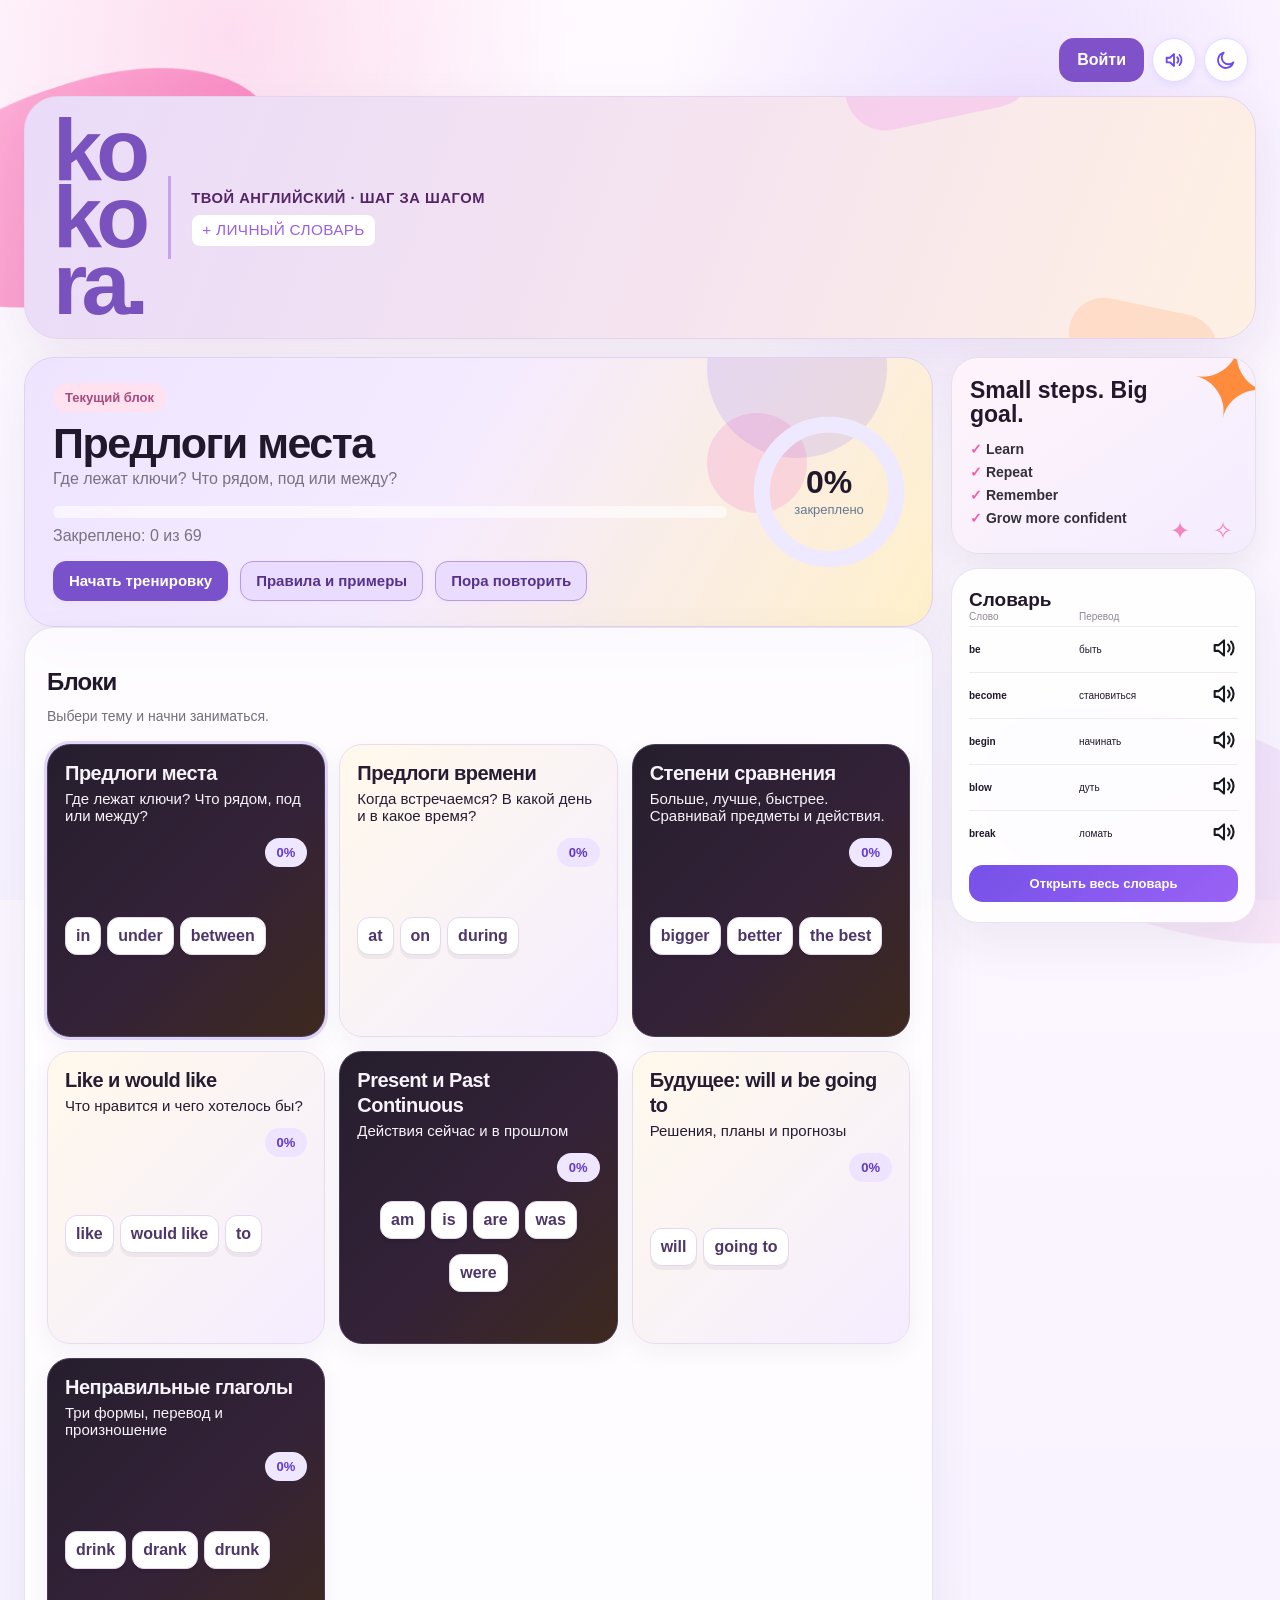
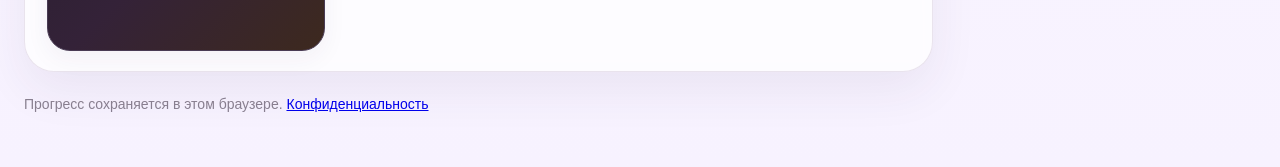
==== index.html @ 81ef5c39 "Add future will and going to study block" ====
<!doctype html><html lang="ru"><head><meta charset="utf-8"><meta name="viewport" content="width=device-width,initial-scale=1,viewport-fit=cover"><script>try{const raw=localStorage.getItem("irregular_trainer_v21")||localStorage.getItem("irregular_trainer_v16")||localStorage.getItem("irregular_trainer_v15");const saved=raw?JSON.parse(raw):{};document.documentElement.dataset.theme=saved&&saved.theme==="dark"?"dark":"light";}catch{document.documentElement.dataset.theme="light";}</script><script src="account-redirect.js?v=2"></script><meta name="app-version" content="54.2"><title>KOKORA</title><meta name="theme-color" content="#7957ff"><link rel="icon" type="image/png" href="favicon-chick.png?v=54.21"><link rel="apple-touch-icon" href="icon-180.png"><link rel="manifest" href="./manifest.webmanifest"><link rel="stylesheet" href="style.css?v=54.26"><link rel="stylesheet" href="topics.css?v=54.23"><link rel="stylesheet" href="training.css?v=54.15"><link rel="stylesheet" href="keyboard.css?v=54.20"><link rel="stylesheet" href="account-entry.css?v=1"></head><body class="unified-site"><div class="ambient-bg"></div><div class="wrap">
<header><div class="header-actions"><a class="account-entry" href="./account.html">Войти</a><button id="nav-home" class="header-home" type="button" aria-label="Главная" title="Главная"><svg class="ico i-home" viewBox="0 0 24 24" fill="none" stroke="currentColor" stroke-width="2" stroke-linecap="round" stroke-linejoin="round" aria-hidden="true"><path d="M3 11.5 12 4l9 7.5"/><path d="M5 10v9a1 1 0 0 0 1 1h4v-6h4v6h4a1 1 0 0 0 1-1v-9"/></svg></button><button class="sound-toggle" id="sound-toggle" type="button" aria-pressed="true" title="Звук"><svg class="ico i-on" viewBox="0 0 24 24" fill="none" stroke="currentColor" stroke-width="2" stroke-linecap="round" stroke-linejoin="round" aria-hidden="true"><path d="M4 9.5v5h3.5L12 18.5v-13L7.5 9.5H4z"/><path d="M15.5 9a4 4 0 0 1 0 6"/><path d="M18 6.5a8 8 0 0 1 0 11"/></svg><svg class="ico i-off" viewBox="0 0 24 24" fill="none" stroke="currentColor" stroke-width="2" stroke-linecap="round" stroke-linejoin="round" aria-hidden="true"><path d="M4 9.5v5h3.5L12 18.5v-13L7.5 9.5H4z"/><path d="M16 9.5l5 5M21 9.5l-5 5"/></svg></button><button id="theme-toggle" class="theme-toggle" type="button" aria-pressed="false" title="Тема"><svg class="ico i-moon" viewBox="0 0 24 24" fill="none" stroke="currentColor" stroke-width="2" stroke-linecap="round" stroke-linejoin="round" aria-hidden="true"><path d="M20 14.5A8.5 8.5 0 1 1 9.5 4a7 7 0 0 0 10.5 10.5z"/></svg><svg class="ico i-sun" viewBox="0 0 24 24" fill="none" stroke="currentColor" stroke-width="2" stroke-linecap="round" stroke-linejoin="round" aria-hidden="true"><circle cx="12" cy="12" r="4"/><path d="M12 2.5v2M12 19.5v2M2.5 12h2M19.5 12h2M5.2 5.2l1.4 1.4M17.4 17.4l1.4 1.4M5.2 18.8l1.4-1.4M17.4 6.6l1.4-1.4"/></svg></button></div></header>

<main id="practice" class="hidden" aria-label="Практика английского"></main><p id="storage-warning" class="storage-warning" role="status" hidden>Не удалось сохранить прогресс. Разреши хранение данных в браузере, чтобы продолжить позже.</p><section id="home"><div class="dashboard"><div class="dashboard-main"><div class="home-heading"><div class="home-brand"><h2 class="home-logo" aria-label="KOKORA.">ko<br>ko<br>ra.</h2><div class="home-brand-copy"><div class="eyebrow">ТВОЙ АНГЛИЙСКИЙ · ШАГ ЗА ШАГОМ</div><button type="button" id="home-personal-dict" class="personal-caption">+ ЛИЧНЫЙ СЛОВАРЬ</button></div></div></div><div class="home-content-grid"><div class="left-stack"><div class="panel home-main"><div class="home-main-copy"><div class="badge">Текущий блок</div><h2 id="selected-title"></h2><div id="selected-sub" class="muted"></div><div class="progress"><div id="selected-bar" class="bar"></div></div><div id="selected-note" class="muted"></div><div class="hero-actions"><button class="primary" id="continue-btn">Начать тренировку</button><button id="study-btn">Посмотреть слова</button><button id="errors-btn">Пора повторить</button></div></div><div class="gring gring-lg" id="ring-selected" aria-label="Прогресс текущего блока"><div class="gring-mount"></div><div class="gring-label"><strong id="selected-progress-percent">0%</strong><span>закреплено</span></div></div></div><div class="panel blocks-panel"><div class="home-groups-head"><div><h2>Блоки</h2><div class="section-note">Выбери тему и начни заниматься.</div></div></div><div id="blocks" class="block-grid"></div></div></div><aside class="home-right"><div class="motivation-card"><div class="motivation-art">✦</div><div class="motivation-title">Small steps. Big goal.</div><div class="check-row">✓ Learn</div><div class="check-row">✓ Repeat</div><div class="check-row">✓ Remember</div><div class="check-row">✓ Grow more confident</div></div><div class="mini-dict panel"><div class="side-title">Словарь</div><div class="mini-head"><span>Слово</span><span>Перевод</span><span></span></div><div class="mini-row"><b>be</b><span>быть</span><button aria-label="Прослушать"><svg viewBox="0 0 24 24" fill="none" stroke="currentColor" stroke-width="1.8" stroke-linecap="round" stroke-linejoin="round" aria-hidden="true"><path d="M4 9.5v5h3.5L12 18.5v-13L7.5 9.5H4z"/><path d="M15.5 9a4 4 0 0 1 0 6M18 6.5a8 8 0 0 1 0 11"/></svg></button></div><div class="mini-row"><b>become</b><span>становиться</span><button aria-label="Прослушать"><svg viewBox="0 0 24 24" fill="none" stroke="currentColor" stroke-width="1.8" stroke-linecap="round" stroke-linejoin="round" aria-hidden="true"><path d="M4 9.5v5h3.5L12 18.5v-13L7.5 9.5H4z"/><path d="M15.5 9a4 4 0 0 1 0 6M18 6.5a8 8 0 0 1 0 11"/></svg></button></div><div class="mini-row"><b>begin</b><span>начинать</span><button aria-label="Прослушать"><svg viewBox="0 0 24 24" fill="none" stroke="currentColor" stroke-width="1.8" stroke-linecap="round" stroke-linejoin="round" aria-hidden="true"><path d="M4 9.5v5h3.5L12 18.5v-13L7.5 9.5H4z"/><path d="M15.5 9a4 4 0 0 1 0 6M18 6.5a8 8 0 0 1 0 11"/></svg></button></div><div class="mini-row"><b>blow</b><span>дуть</span><button aria-label="Прослушать"><svg viewBox="0 0 24 24" fill="none" stroke="currentColor" stroke-width="1.8" stroke-linecap="round" stroke-linejoin="round" aria-hidden="true"><path d="M4 9.5v5h3.5L12 18.5v-13L7.5 9.5H4z"/><path d="M15.5 9a4 4 0 0 1 0 6M18 6.5a8 8 0 0 1 0 11"/></svg></button></div><div class="mini-row"><b>break</b><span>ломать</span><button aria-label="Прослушать"><svg viewBox="0 0 24 24" fill="none" stroke="currentColor" stroke-width="1.8" stroke-linecap="round" stroke-linejoin="round" aria-hidden="true"><path d="M4 9.5v5h3.5L12 18.5v-13L7.5 9.5H4z"/><path d="M15.5 9a4 4 0 0 1 0 6M18 6.5a8 8 0 0 1 0 11"/></svg></button></div><button id="home-open-dict" class="dict-open">Открыть весь словарь</button></div></aside></div></div></div></section>
<section id="learn" class="hidden"><div class="panel"><div class="learn-head"><div><h2 id="learn-title"></h2><div id="learn-note" class="section-note"></div></div></div><div id="learn-list"></div><div class="actions"><button class="primary" id="learn-cards">Карточки</button><button id="learn-start">Начать тренировку</button><button id="learn-finish">Назад</button></div></div></section>
<section id="quiz" class="hidden"><div class="panel center quiz-panel"><div id="q-meta" class="session-info"></div><div class="progress"><div id="q-bar" class="bar"></div></div><div id="q-mode" class="mode-title"></div><div id="q-word" class="verb"></div><div id="q-ipa" class="ipa"></div><div id="q-ru" class="ru"></div><div id="q-body"></div><div id="q-feedback" class="feedback" aria-live="polite"></div><div class="actions quiz-actions training-footer"><button type="button" class="exit-training" id="finish-training">Закончить тренировку</button><div class="answer-controls"><button class="icon-btn" id="hint-btn" title="Подсказка" aria-label="Подсказка"><svg viewBox="0 0 24 24" fill="none" stroke="currentColor" stroke-width="1.8" stroke-linecap="round" stroke-linejoin="round" aria-hidden="true"><circle cx="8" cy="8" r="4"/><path d="m11 11 9 9m-3-3 3-3m-6 0 3-3"/></svg></button><button class="icon-btn hidden" id="sound-btn" title="Прослушать" aria-label="Прослушать"><svg viewBox="0 0 24 24" fill="none" stroke="currentColor" stroke-width="1.8" stroke-linecap="round" stroke-linejoin="round" aria-hidden="true"><path d="M4 9.5v5h3.5L12 18.5v-13L7.5 9.5H4z"/><path d="M15.5 9a4 4 0 0 1 0 6M18 6.5a8 8 0 0 1 0 11"/></svg></button><button type="button" class="danger" id="dontknow">Не знаю</button><button type="button" class="primary" id="complete-legacy-answer" hidden disabled>Готово</button><div id="review-controls" hidden></div></div></div><div id="q-hint" class="hint"></div></div></section>
<section id="result" class="hidden"><div class="panel center result-panel"><div class="result-mark">✓</div><div class="result-kicker">ГОТОВО</div><h2 id="result-title"></h2><div id="result-text" class="muted"></div><div id="result-grid" class="result-grid"></div><div class="actions result-actions" style="justify-content:center"><button class="primary" id="result-again">Продолжить</button><button id="result-home">К блокам</button></div></div></section>
<section id="cards" class="hidden"><div class="panel center cards-panel"><div id="cards-meta" class="session-info"></div><div class="progress"><div id="cards-bar" class="bar"></div></div><div id="cards-body"></div><div class="actions cards-actions" id="cards-actions"></div></div></section>
<section id="errors" class="hidden"><div class="panel"><h2>Мои ошибки</h2><div id="error-list"></div><div class="actions"><button id="errors-back">Назад</button></div></div></section>
<section id="dictionary" class="hidden"><button type="button" class="back-to-blocks" data-home>К блокам</button><div class="panel"><h2>Словарь</h2><div class="section-note dictionary-intro">Собери свою коллекцию слов<br><span>Добавляй, тренируй и запоминай.</span></div><div class="folder-grid" id="folders"></div><div class="actions"><button class="primary" id="add-folder">+ Новая папка</button><button id="add-word">+ Добавить своё слово</button></div></div><div class="panel" style="margin-top:14px"><h2 id="dict-title">Неправильные глаголы</h2><div id="dict-progress"></div><div id="dict-tools" class="dictionary-tools"></div><div id="dict-list" class="word-list"></div></div></section>
<div class="footer-note">Прогресс сохраняется в этом браузере. <a href="./privacy.html">Конфиденциальность</a></div></div><button id="scroll-top" class="scroll-top" type="button" aria-label="Наверх" title="Наверх">Наверх</button><div id="modal-backdrop" class="modal-backdrop hidden"><div class="modal"><h3 id="modal-title"></h3><div id="modal-content"></div><div class="modal-actions"><button id="modal-cancel">Отмена</button><button class="primary" id="modal-ok">Сохранить</button></div></div></div><script src="audio-data.js?v=54.16"></script><script src="card-speech.js?v=54.16"></script><script src="keyboard.js?v=54.20"></script><script src="training-ui.js?v=54.16"></script><script src="vocabulary-data.js?v=54.16"></script><script src="vocabulary-pronunciation.js?v=54.16"></script><script src="vocabulary-import.js?v=54.16"></script><script src="verb-vocabulary.js?v=54.16"></script><script src="page-state.js?v=54.16"></script><script src="training-sound.js?v=54.16"></script><script src="review-schedule.js?v=54.16"></script><script src="app.js?v=54.32"></script><script src="grammar-cards.js?v=54.10"></script><script src="new-exercises.js?v=54.16"></script><script src="topics-data.js?v=54.12"></script><script src="like-would-like.js?v=3"></script><script src="present-continuous-now.js?v=7"></script><script src="future-will-going-to.js?v=1"></script><script src="topics-core.js?v=54.0"></script><script src="topics.js?v=54.26"></script></body></html>
---- style.css ----
@import url('https://fonts.googleapis.com/css2?family=DM+Sans:wght@400;500;600;700&family=Space+Grotesk:wght@500;600;700&display=swap');
*{box-sizing:border-box}body{margin:0;background:#f5f6f8;color:#20242b;font-family:Arial,Helvetica,sans-serif;font-size:18px}.wrap{max-width:1500px;margin:0 auto;padding:24px 32px 48px}header{display:flex;justify-content:space-between;align-items:flex-start;gap:20px;margin-bottom:18px}h1{font-size:30px;margin:0 0 6px}.sub{color:#5d7088;font-size:19px}nav{display:flex;gap:10px;margin-bottom:18px;flex-wrap:wrap}button{font:inherit;border:1px solid #d9dee7;background:#fff;border-radius:14px;padding:12px 18px;cursor:pointer;color:#171b21}button:hover{background:#f7f8fa}button.primary{background:#3560f5;color:#fff;border-color:#3560f5}button.danger{color:#e03d3d}.panel{background:#fff;border:1px solid #dfe3ea;border-radius:20px;padding:26px;box-shadow:0 6px 24px rgba(20,35,60,.04)}.hero{margin-bottom:14px}.big{font-size:27px;font-weight:700}.muted{color:#61748c}.badge{display:inline-flex;align-items:center;background:#eef1f5;color:#5c718a;border-radius:999px;padding:7px 13px;margin-right:8px;font-size:16px}.progress{height:12px;background:#e7e9ee;border-radius:99px;overflow:hidden;margin:14px 0}.bar{height:100%;background:#3560f5}.bar.good{background:#21a366}.hero-actions,.actions,.block-actions{display:flex;gap:12px;align-items:center;flex-wrap:wrap;margin-top:16px}.grid{display:grid;grid-template-columns:repeat(4,1fr);gap:12px;margin-top:14px}.stat{background:#fff;border:1px solid #dfe3ea;border-radius:16px;padding:16px;color:#63758b}.stat b{display:block;color:#20242b;font-size:25px;margin-top:5px}.section-note{background:#f6f8fa;border:1px solid #e1e5eb;border-radius:14px;padding:13px 16px;color:#243447}.block-grid{display:grid;grid-template-columns:repeat(2,minmax(0,1fr));gap:14px;margin-top:14px}.block-card{background:#fff;border:1px solid #dfe3ea;border-radius:16px;overflow:hidden}.block-card.selected{outline:2px solid #b9c8ff}.block-card summary{cursor:pointer;padding:16px}.block-head{display:flex;justify-content:space-between;gap:12px;align-items:center}.block-title{font-weight:700;font-size:19px}.block-meta{color:#60738a;margin-top:3px}.block-list{border-top:1px solid #e1e5eb;padding:0 14px}.verb-row{display:grid;grid-template-columns:34px 1.1fr 1fr 1fr 1fr;gap:12px;padding:11px 0;border-bottom:1px solid #e7e9ed;align-items:center}#quiz .ipa{display:none}.ipa{color:#5c718a;font-size:.9em;margin-top:3px}.center{text-align:center}.session-info{display:flex;gap:8px;align-items:center;flex-wrap:wrap}.mode-title{font-size:25px;color:#61748c;margin:18px 0 10px}.verb{font-size:48px;font-weight:800;line-height:1.1}.ru{font-size:24px;margin:8px 0 20px}.forms-row{display:grid;grid-template-columns:repeat(3,1fr);gap:12px;margin:20px 0}.form-card{border:1px solid #dfe3ea;border-radius:14px;padding:15px;text-align:left}.form-card small{display:block;color:#60738a;margin-bottom:8px}.form-card b{font-size:28px}.hidden-form b{letter-spacing:3px}.input-grid{display:grid;grid-template-columns:repeat(2,1fr);gap:12px;max-width:900px;margin:18px auto}.input-grid label,.single-answer label{display:block;text-align:left;color:#60738a}.input-grid input,.single-answer input,.modal input{display:block;width:100%;margin-top:7px;border:1px solid #d5dbe4;border-radius:12px;padding:14px 16px;font:inherit;outline:none}.input-grid input:focus,.single-answer input:focus,.modal input:focus{border-color:#7d9cff}.input-grid input.correct,.single-answer input.correct{background:#e9f8ef;border-color:#27a567}.built{min-height:60px;border:1px dashed #cfd6e1;border-radius:14px;display:flex;align-items:center;justify-content:center;gap:5px;padding:8px;max-width:900px;margin:18px auto 10px}.built span,.built-letter{background:#eef1f5;border-radius:8px;padding:6px 9px;cursor:pointer}.letters{display:flex;justify-content:center;gap:8px;flex-wrap:wrap;margin:12px auto}.letter{min-width:48px;padding:10px 13px}.letter:disabled{opacity:.35;cursor:default}.option-list{display:grid;gap:10px;max-width:900px;margin:20px auto}.option{text-align:left;padding:16px 18px}.option.selected{outline:2px solid #8ea7ff}.option.correct{background:#e8f8ef;border-color:#32a66b}.option.wrong{background:#fff0f0;border-color:#e35b5b}.translation-word{font-size:32px;margin:18px 0}.feedback{min-height:30px;margin-top:12px}.good-t{color:#16844f}.bad-t{color:#d03c3c}.hint{min-height:28px;color:#63758b;margin-top:10px}.listen-box{max-width:900px;margin:20px auto}.listen-icon{font-size:38px;margin-bottom:10px}.word-list{display:grid;gap:9px;margin-top:15px}.word-item{display:grid;grid-template-columns:1.1fr 1fr auto;gap:15px;align-items:center;border:1px solid #dfe3ea;border-radius:14px;padding:13px 15px;background:#fff}.folder-grid{display:grid;grid-template-columns:repeat(2,minmax(0,1fr));gap:14px;margin-top:14px}.folder-card{border:1px solid #dfe3ea;border-radius:18px;padding:20px;cursor:pointer;background:#fff}.folder-card.selected{outline:2px solid #b8c7ff}.folder-card h3{margin:0 0 7px;font-size:22px}.dictionary-tools{display:flex;gap:10px;flex-wrap:wrap;margin:10px 0}.learn-list{display:grid;gap:10px}.learn-card{border:1px solid #dfe3ea;border-radius:14px;padding:15px}.row{display:flex;justify-content:space-between;align-items:center;gap:15px}.learn-forms{display:grid;grid-template-columns:repeat(3,1fr);gap:10px;margin-top:12px}.learn-form{background:#f6f8fa;border-radius:10px;padding:11px}.selected-note-hidden{display:none}.footer-note{color:#5e728a;margin-top:18px;font-size:16px}.hidden{display:none!important}.modal-backdrop{position:fixed;inset:0;background:rgba(15,24,38,.42);display:flex;align-items:center;justify-content:center;padding:20px;z-index:1000}.modal{width:min(520px,100%);background:#fff;border-radius:18px;padding:24px;box-shadow:0 20px 60px rgba(0,0,0,.22)}.modal h3{margin:0 0 18px}.modal .modal-actions{display:flex;justify-content:flex-end;gap:10px;margin-top:18px}.modal .modal-message{color:#5e728a;margin-bottom:8px}.modal textarea{width:100%;min-height:100px;border:1px solid #d5dbe4;border-radius:12px;padding:12px;font:inherit}.audio-after{margin-top:12px}.small-action{font-size:15px;padding:8px 12px}.result-grid{display:grid;grid-template-columns:repeat(4,1fr);gap:12px;margin:20px 0}.result-box{border:1px solid #dfe3ea;border-radius:14px;padding:16px;color:#60738a}.result-box b{display:block;color:#20242b;font-size:26px;margin-top:5px}@media(max-width:900px){.result-grid{grid-template-columns:repeat(2,1fr)}}
@media(max-width:900px){.wrap{padding:18px 14px}.block-grid,.folder-grid{grid-template-columns:1fr}.grid{grid-template-columns:repeat(2,1fr)}.forms-row,.learn-forms,.input-grid{grid-template-columns:1fr}.verb{font-size:40px}.verb-row{grid-template-columns:30px 1fr 1fr}.verb-row>div:nth-last-child(-n+2){grid-column:auto}.word-item{grid-template-columns:1fr auto}}
/* v13 interface */
.home-main{padding:28px 30px}.home-main h2{font-size:30px;margin:10px 0 4px}.home-main .progress{margin:16px 0 10px}.home-main #selected-note{margin-top:8px}.group-card{display:block;width:100%;text-align:left;border:1px solid #dfe3ea;border-radius:16px;padding:16px;background:#fff;cursor:pointer}.group-card:hover{background:#f8f9fb}.group-card.selected{outline:2px solid #b8c7ff}.group-card-top{display:flex;justify-content:space-between;gap:14px;align-items:center}.group-card .progress{margin:12px 0 0}.group-card .block-title{font-size:19px}.group-card .block-meta{font-size:15px}.home-groups-head h2{margin-bottom:10px}.learn-head{display:flex;justify-content:space-between;gap:16px;align-items:flex-start}.learn-head h2{margin-top:0}.learn-card{padding:12px 14px}.learn-line{display:flex;align-items:center;gap:18px;min-width:0;overflow-x:auto;white-space:nowrap}.learn-forms-inline{display:flex;gap:18px;flex:0 0 auto;font-size:21px}.learn-ru{margin-left:auto;color:#61748c;flex:0 0 auto}.irregular-line{grid-template-columns:minmax(320px,1.4fr) minmax(180px,.8fr) auto;white-space:nowrap}.forms-inline{display:flex;gap:18px;white-space:nowrap;font-size:20px;overflow-x:auto}.custom-word-line{grid-template-columns:minmax(160px,1fr) minmax(160px,1fr) auto}.word-actions{display:flex;gap:7px;justify-content:flex-end}.folder-checks{display:grid;gap:10px;margin-top:10px}.folder-checks label{display:flex;align-items:center;gap:9px;padding:10px 12px;border:1px solid #dfe3ea;border-radius:10px;background:#f8f9fb}.single-answer{max-width:620px;margin:18px auto;text-align:center}.single-answer input{max-width:520px;margin:8px auto 0;text-align:center}.compact-answer input{max-width:460px}.quiz-actions{flex-wrap:wrap}.errors-summary{display:flex;justify-content:space-between;gap:12px;align-items:center;margin-top:14px;margin-bottom:12px}.audio-toggle{white-space:nowrap}.audio-toggle input{transform:scale(1.15);margin-right:6px}
@media(max-width:900px){
  .wrap{padding:14px 10px 36px}.home-main{padding:22px 18px}.home-main h2{font-size:25px}.group-card{padding:14px}.group-card-top{align-items:flex-start}.group-card .block-meta{line-height:1.25}.learn-head{flex-direction:column}.learn-line{gap:12px}.learn-forms-inline{gap:12px;font-size:18px}.learn-ru{margin-left:0}.irregular-line{grid-template-columns:minmax(300px,1fr) auto;gap:10px;overflow:hidden}.irregular-line>span:nth-child(2){grid-column:1}.custom-word-line{grid-template-columns:1fr auto}.custom-word-line>span:nth-child(2){grid-column:1}.word-actions{grid-column:2;grid-row:1 / span 2;flex-direction:column}.forms-inline{font-size:18px;gap:12px}.errors-summary{align-items:flex-start;flex-direction:column}.single-answer input{width:min(460px,100%)}.quiz-actions button{padding:10px 13px}
}

.cloze-pattern{font-size:32px;letter-spacing:.08em;margin:20px auto 8px;text-align:center}.compact-answer{max-width:460px;margin:10px auto}.compact-answer input{max-width:420px;margin:0 auto;text-align:center}

/* v19 redesign */
:root{--accent:#3560f5;--accent2:#6b7cff;--ink:#20242b;--muted:#657892;--line:#e1e6ef;--soft:#f4f7ff;--success:#22a06b;--danger:#d94a4a}
body{background:linear-gradient(180deg,#f7f9fc 0,#f3f5f8 100%);color:var(--ink);font-size:16px}
.wrap{max-width:1500px;padding:20px 34px 48px}
header{align-items:center;margin-bottom:14px}
h1{font-size:29px;letter-spacing:-.02em}
.sub{font-size:17px}
nav{gap:8px;margin-bottom:16px}
nav button{font-size:16px;padding:10px 16px;border-radius:13px}
.sound-toggle{font-size:15px;padding:9px 13px;border-radius:12px;background:#fff;border-color:#dce2eb;box-shadow:0 2px 8px rgba(25,45,80,.04)}
.sound-toggle:hover{background:#f7f9ff}
.panel{border-radius:22px;border-color:#e1e6ef;box-shadow:0 10px 32px rgba(31,53,91,.055)}
.home-main{padding:26px 30px;background:linear-gradient(135deg,#fff 0%,#f8faff 100%)}
.home-main h2{font-size:28px}
.section-note{font-size:15px;line-height:1.45}
.group-card{border-radius:18px;padding:17px 18px;transition:transform .15s,box-shadow .15s,border-color .15s}
.group-card:hover{transform:translateY(-1px);box-shadow:0 8px 20px rgba(44,67,105,.07);border-color:#cdd7ee}
.block-title{font-size:18px}
.badge{font-size:14px;padding:6px 11px}
.progress{height:10px;background:#e9edf4}
.bar{background:linear-gradient(90deg,#3560f5,#6f7fff)}
.stat{border-radius:17px;padding:15px 17px;background:rgba(255,255,255,.86)}
.stat b{font-size:23px}
.quiz-panel{padding:30px 28px 26px;min-height:580px}
.training-heading{font-size:18px;font-weight:700}
.mode-title{font-size:22px;margin:20px 0 8px;color:#657892;font-weight:600}
.verb{font-size:46px;letter-spacing:-.025em}
.ru{font-size:21px}
.option-list{gap:9px;max-width:850px;margin:18px auto}
.option{font-size:16px;padding:14px 17px;border-radius:14px;transition:background .15s,border-color .15s,transform .1s}
.option:hover{transform:translateY(-1px)}
.quiz-actions button{font-size:15px;padding:10px 14px}
.icon-btn{width:46px;height:44px;padding:0!important;display:inline-flex;align-items:center;justify-content:center;font-size:20px!important;border-radius:12px!important}
.icon-btn.small-action{width:36px;height:34px;font-size:16px!important;padding:0!important}
.feedback{display:none}
.hint{font-size:14px}
.dictionary-intro{font-size:16px;padding:15px 17px;background:linear-gradient(135deg,#f7f9ff,#f3f7ff);border-color:#dce5fa}
.dictionary-tools{margin:12px 0 14px}
.dictionary-tools button{font-size:15px;padding:10px 14px}
.folder-card{border-radius:18px;padding:19px;transition:transform .15s,box-shadow .15s}
.folder-card:hover{transform:translateY(-1px);box-shadow:0 8px 20px rgba(44,67,105,.06)}
.folder-card h3{font-size:20px}
.word-item{border-radius:14px;padding:12px 15px}
.custom-word-line{grid-template-columns:minmax(160px,1fr) minmax(160px,1fr) auto}
.word-actions{gap:6px}
@media(max-width:700px){
  .custom-word-line{grid-template-columns:minmax(0,1fr) auto}
  .custom-word-line>span{min-width:0;overflow-wrap:anywhere}
}
.learn-head{margin-bottom:16px}
.learn-head h2{font-size:27px}
.learn-head .section-note{background:transparent;border:0;padding:0;margin-top:4px}
.learn-table-wrap{overflow:auto;border:1px solid var(--line);border-radius:17px;background:#fff}
.learn-table{width:100%;border-collapse:separate;border-spacing:0;min-width:720px}
.learn-table th{font-size:13px;text-transform:uppercase;letter-spacing:.05em;color:#72839a;text-align:left;background:#f6f8fb;padding:13px 16px;border-bottom:1px solid var(--line)}
.learn-table td{padding:13px 16px;border-bottom:1px solid #edf0f4;vertical-align:middle}
.learn-table tr:last-child td{border-bottom:0}
.learn-table tr:hover td{background:#fbfcff}
.learn-word b{font-size:18px;font-weight:700}
.learn-ipa{display:block;color:#8a97a9;font-size:12px;margin-top:3px;line-height:1.2;font-weight:400}
.learn-table .icon-btn{width:38px;height:36px;font-size:16px!important}
.result-panel{padding:34px 30px 30px;overflow:hidden;position:relative;background:radial-gradient(circle at 50% -15%,#eef3ff 0,#fff 40%)}
.result-panel:before{content:"";position:absolute;left:8%;right:8%;top:0;height:4px;border-radius:0 0 10px 10px;background:linear-gradient(90deg,#3560f5,#8b75ff,#39b98a)}
.result-mark{width:64px;height:64px;border-radius:20px;margin:4px auto 10px;display:flex;align-items:center;justify-content:center;background:linear-gradient(135deg,#e7f8ef,#d9f4e8);color:#16844f;font-size:31px;font-weight:800;box-shadow:0 8px 22px rgba(34,160,107,.12)}
.result-kicker{font-size:12px;font-weight:800;letter-spacing:.14em;color:#71839a}
#result-title{font-size:31px;margin:7px 0 8px}
#result-text{font-size:17px;line-height:1.55}
.result-message{display:inline-block;margin-top:5px;color:#657892}
.result-grid{max-width:1050px;margin:24px auto 20px;grid-template-columns:repeat(4,1fr)}
.result-box{padding:18px;border-radius:17px;background:#fbfcff;border-color:#e2e7ef}
.result-box span{font-size:13px;color:#73839a}
.result-box b{font-size:27px;margin-top:7px}
.result-box.result-main{background:#f0f4ff;border-color:#d7e0ff}
.result-up{color:#16844f!important}
.result-actions{margin-top:6px}
.result-actions button{font-size:15px;padding:11px 17px}
.footer-note{font-size:14px}
@media(max-width:900px){
 .wrap{padding:14px 10px 36px}.result-grid{grid-template-columns:repeat(2,1fr)}
 header{align-items:flex-start}.sound-toggle{font-size:14px}
 .quiz-panel{padding:24px 16px}.verb{font-size:40px}.mode-title{font-size:20px}
 .option{font-size:15px;padding:13px 14px}
 .learn-table th,.learn-table td{padding:11px 12px}
}
.folder-card-head{display:flex;justify-content:space-between;align-items:center;gap:12px}.folder-card-head h3{margin:0}.folder-card .progress{margin:11px 0 8px;height:7px}.folder-delete{margin-top:4px}.dict-progress-line{display:flex;justify-content:space-between;align-items:center;color:#657892;font-size:14px;margin:0 0 5px}.dict-progress-line b{color:#20242b}.dict-progress-line+.progress{margin:0 0 7px;height:8px}.dict-progress-line~.muted{font-size:13px}

/* v20 visual polish */
:root{--ink:#202633;--muted:#687a92;--line:#e2e7ef;--accent:#3560f5;--accent2:#7b67ee}
body{background:linear-gradient(180deg,#f5f7fb 0%,#eef2f7 100%);color:var(--ink)}
header{padding-bottom:10px}header h1{font-size:30px;letter-spacing:-.02em}.sub{font-size:15px}
.sound-toggle{font-size:14px;font-weight:600;border:1px solid #dbe2ee;background:#fff;padding:9px 13px;border-radius:12px;box-shadow:0 3px 10px rgba(30,50,90,.04)}
.sound-toggle:hover{border-color:#bfcbe0;background:#f8faff}
.panel{border-radius:24px;box-shadow:0 12px 34px rgba(31,53,91,.06)}
.section-note{font-size:14px;color:#667991}
.home-groups-head .section-note{max-width:780px}
.mode-title{font-size:19px;font-weight:650;color:#667a95;margin:17px 0 8px}.verb{font-size:42px}.ru{font-size:18px}.ipa{font-size:12px;color:#8c98a8}
.option{font-size:15px;padding:12px 15px}.quiz-actions button{font-size:14px}.hint{font-size:13px;color:#667991}
.learn-head .section-note{font-size:14px}.learn-table th{font-size:12px}.learn-table td{padding:12px 15px}.learn-word b{font-size:17px}.learn-ipa{font-size:11px;color:#8f9aaa}
.dictionary-intro{font-size:15px}.dictionary-tools button{font-size:14px}
.folder-card h3{font-size:18px}.word-item{font-size:14px}
.result-panel{background:radial-gradient(circle at 50% -10%,#edf3ff 0,#fff 46%)}
.result-mark{background:linear-gradient(135deg,#e8f8ef,#e1efff);color:#3560f5}.result-kicker{color:#6d7f97}.result-box{background:#fbfcff}
.result-message{font-size:15px}
@media(max-width:700px){header h1{font-size:25px}.sound-toggle{font-size:12px;padding:8px 10px}.verb{font-size:36px}.mode-title{font-size:18px}}


/* v21 requested refinements */
.sound-toggle{font-weight:400!important;color:#66717f!important;background:#fff!important;border-color:#d9e0e8!important;box-shadow:none!important}
.sound-toggle:hover{color:#4f5c6b!important;background:#f7f9fb!important}
.folder-delete{width:38px!important;height:36px!important;padding:0!important;display:inline-flex;align-items:center;justify-content:center;margin-top:5px;font-size:16px!important}
.learn-translation{color:#52677f;font-size:14px;white-space:normal}
.learn-table td:last-child{white-space:nowrap}
.badge.bad{background:#fff0f0;color:#c44a4a}
.result-panel #result-text{margin-top:2px}
.result-message{display:none!important}
@media(max-width:900px){.learn-table{min-width:860px}.learn-translation{font-size:13px}}

/* v22 dopamine visual redesign — functionality unchanged */
:root{
  --dop-bg:#fffaf5;
  --dop-ink:#191725;
  --dop-muted:#756f82;
  --dop-purple:#7957ff;
  --dop-pink:#f06bc4;
  --dop-yellow:#ffd34d;
  --dop-mint:#55d9bc;
  --dop-blue:#73b9ff;
  --dop-orange:#ff8b55;
  --dop-line:#ece6f0;
}
*{scrollbar-width:thin;scrollbar-color:#d8d0e3 transparent}
body{
  background:
    radial-gradient(circle at 7% 7%,rgba(255,211,77,.22),transparent 20rem),
    radial-gradient(circle at 94% 8%,rgba(240,107,196,.18),transparent 22rem),
    linear-gradient(180deg,#fffdfb 0%,#f8f6fb 52%,#f4f7f7 100%);
  color:var(--dop-ink);
  font-family:'DM Sans',Arial,sans-serif;
  font-size:16px;
}
.wrap{max-width:1460px;padding:26px 34px 60px}
header{margin-bottom:20px;align-items:center}
header>div:first-child{display:flex;align-items:center;gap:14px}
h1{font-family:'Space Grotesk','DM Sans',Arial,sans-serif;font-size:30px;font-weight:700;letter-spacing:-.045em;margin:0 0 4px}
h1:before{content:'V';display:inline-flex;align-items:center;justify-content:center;width:42px;height:42px;margin-right:2px;border-radius:13px;background:linear-gradient(135deg,#7756ff,#9b68ff);color:#fff;font-size:23px;box-shadow:0 9px 20px rgba(121,87,255,.22);vertical-align:-7px}
.sub{font-size:15px;color:var(--dop-muted)}
.sound-toggle{border:1px solid #e5dfe9!important;background:rgba(255,255,255,.82)!important;border-radius:14px!important;color:#746d7c!important;font-weight:400!important;box-shadow:0 5px 18px rgba(42,31,66,.05)!important}
nav{gap:8px;margin-bottom:20px}
nav button{border:1px solid #e6e0e9;background:rgba(255,255,255,.86);border-radius:14px;padding:10px 16px;font-weight:600;box-shadow:0 3px 12px rgba(42,31,66,.04)}
nav button:hover{background:#fff;transform:translateY(-1px)}
nav button.primary{background:var(--dop-purple);border-color:var(--dop-purple);box-shadow:0 8px 20px rgba(121,87,255,.2)}
.panel{border:1px solid rgba(231,224,235,.9);border-radius:28px;background:rgba(255,255,255,.88);box-shadow:0 18px 48px rgba(57,42,82,.07);backdrop-filter:blur(8px)}
.home-main{
  position:relative;overflow:hidden;padding:34px 36px 32px;
  min-height:235px;
  background:linear-gradient(120deg,#eee8ff 0%,#f5e8ff 46%,#ffeaf7 100%);
  border-color:#e8dff4;
}
.home-main:before,.home-main:after{content:'';position:absolute;border-radius:999px;pointer-events:none}
.home-main:before{width:180px;height:180px;right:45px;top:-80px;background:rgba(121,87,255,.15)}
.home-main:after{width:100px;height:100px;right:125px;top:55px;background:rgba(240,107,196,.2)}
.home-main>*{position:relative;z-index:1}
.badge{border:0;background:rgba(255,255,255,.74);color:#665b7b;border-radius:999px;padding:7px 12px;font-size:13px;font-weight:700}
.home-main h2{font-family:'Space Grotesk','DM Sans',Arial,sans-serif;font-size:35px;letter-spacing:-.045em;margin:12px 0 3px}
.home-main .progress{max-width:650px;height:12px;margin:18px 0 12px;background:rgba(255,255,255,.62)}
.bar{background:linear-gradient(90deg,#7756ff 0%,#df69c7 48%,#ffd34d 100%)}
.hero-actions button.primary{background:#6f51f7;border-color:#6f51f7;box-shadow:0 10px 22px rgba(111,81,247,.24)}
.hero-actions button{border-radius:15px;padding:12px 18px;font-weight:700}
.home-groups-head{margin-bottom:18px}
.home-groups-head h2,#dictionary h2,#errors h2{font-family:'Space Grotesk','DM Sans',Arial,sans-serif;letter-spacing:-.035em}
.section-note{border:1px solid #eee8f0;background:#fbf9fc;color:#766e81;border-radius:15px}
.block-grid{grid-template-columns:repeat(3,minmax(0,1fr));gap:16px}
.group-card{
  position:relative;overflow:hidden;text-align:left;border:1px solid #e9e1eb;border-radius:23px;padding:18px 18px 16px;background:#fff;min-height:190px;
  box-shadow:0 8px 24px rgba(55,39,76,.045);transition:transform .18s,box-shadow .18s,border-color .18s;
}
.group-card:hover{transform:translateY(-3px) rotate(-.15deg);box-shadow:0 15px 30px rgba(55,39,76,.10);border-color:#d8cce0;background:#fff}
.group-card.selected{outline:3px solid rgba(121,87,255,.22);border-color:#a98dff}
.group-card-top{position:relative;z-index:2}
.block-title{font-family:'Space Grotesk','DM Sans',Arial,sans-serif;font-size:20px;letter-spacing:-.025em}
.block-meta{font-size:13px;color:#847b8f;margin-top:4px}
.group-card .badge{background:#f0ebff;color:#6e51df}
.group-card .badge.good{background:#e4faf3;color:#168d73}
.group-art{height:82px;position:relative;margin:12px -4px 8px;overflow:hidden;border-radius:19px;background:linear-gradient(135deg,#f5f0ff,#fff5fb)}
.group-art:before,.group-art:after{content:'';position:absolute;border-radius:50%;filter:blur(.1px)}
.group-art:before{width:82px;height:82px;right:-12px;top:-24px;background:var(--art-a,#ffd34d)}
.group-art:after{width:56px;height:56px;left:48%;bottom:-25px;background:var(--art-b,#73b9ff)}
.art-word{position:absolute;z-index:1;font-family:'Space Grotesk','DM Sans',Arial,sans-serif;font-weight:700;letter-spacing:-.035em;line-height:1;padding:6px 10px;border-radius:11px;box-shadow:0 5px 14px rgba(48,34,67,.08);font-size:15px}
.art-word-a{left:13px;top:13px;background:#ffd34d;transform:rotate(-4deg)}
.art-word-b{left:88px;top:39px;background:#8ee8d3;transform:rotate(3deg);font-size:13px}
.art-word-c{right:15px;bottom:13px;background:#f6a5d8;transform:rotate(-5deg);font-size:12px}
.art-spark{position:absolute;z-index:1;right:80px;top:12px;color:#7756ff;font-size:25px;transform:rotate(12deg)}
.group-card:nth-child(3n+2) .group-art{background:linear-gradient(135deg,#fff6dc,#f2efff);--art-a:#f3a7d6;--art-b:#ffd34d}
.group-card:nth-child(3n+2) .art-word-a{background:#f3a7d6}.group-card:nth-child(3n+2) .art-word-b{background:#8dbdff}
.group-card:nth-child(3n) .group-art{background:linear-gradient(135deg,#e9fbf6,#fff0fa);--art-a:#73b9ff;--art-b:#ff8b55}
.group-card:nth-child(3n) .art-word-a{background:#8dbdff}.group-card:nth-child(3n) .art-word-b{background:#ffd34d}
.group-card .progress{height:7px;margin:10px 0 0;background:#f0edf3}
.grid{gap:14px}.stat{border:1px solid #ebe5ee;border-radius:19px;padding:18px 18px;background:rgba(255,255,255,.9)}.stat b{font-family:'Space Grotesk','DM Sans',Arial,sans-serif;font-size:26px}
.quiz-panel{border-radius:30px;padding:34px 32px 28px;background:linear-gradient(160deg,#fff 0%,#fbf9ff 100%)}
.mode-title{font-family:'Space Grotesk','DM Sans',Arial,sans-serif;font-size:20px;color:#706680}
.verb{font-family:'Space Grotesk','DM Sans',Arial,sans-serif;font-size:50px;letter-spacing:-.055em}
.ru{font-size:19px;color:#706a7b}
.option{border-radius:16px;border-color:#e8e1ec;background:#fff;box-shadow:0 4px 13px rgba(52,37,72,.035)}
.option.correct{background:#e7faf3;border-color:#68d5ba}.option.wrong{background:#fff0f6;border-color:#f18bc3}
.input-grid input,.single-answer input{border-radius:15px;border-color:#e2dbe8;background:#fff}
.input-grid input:focus,.single-answer input:focus{border-color:#a78dff;box-shadow:0 0 0 4px rgba(121,87,255,.10)}
.letters .letter{border-radius:13px;background:#f7f3fb;border-color:#e6deeb;font-weight:700}.letters .letter:hover{background:#efe8ff}
.quiz-actions button{border-radius:13px}
.learn-table-wrap{border-radius:21px;border-color:#e8e1eb;box-shadow:0 8px 22px rgba(55,39,76,.04)}
.learn-table th{background:#f8f5ff;color:#756b86;font-family:'Space Grotesk','DM Sans',Arial,sans-serif}
.learn-table td{border-color:#f0ebf2}.learn-table tr:hover td{background:#fffbfe}
.learn-word b{font-family:'Space Grotesk','DM Sans',Arial,sans-serif;color:#282234}
.learn-table .icon-btn{background:#efeaff;border-color:#ddd2ff;color:#6f51e9}
.folder-grid{grid-template-columns:repeat(3,minmax(0,1fr));gap:15px}
.folder-card{border-color:#e9e1eb;border-radius:21px;background:#fff;box-shadow:0 7px 20px rgba(55,39,76,.04)}
.folder-card.selected{outline:3px solid rgba(121,87,255,.18);border-color:#ad94ff}
.folder-card:nth-child(1){background:linear-gradient(145deg,#fff5d8,#fff)}
.folder-card:nth-child(2){background:linear-gradient(145deg,#eee9ff,#fff)}
.folder-card:nth-child(3n){background:linear-gradient(145deg,#e6faf5,#fff)}
.dictionary-intro{background:linear-gradient(135deg,#fff5fb,#f3efff);border-color:#eadff0}
.result-panel{background:radial-gradient(circle at 50% -10%,#f1eaff 0,#fff 46%)}
.result-mark{background:linear-gradient(135deg,#e8e0ff,#ffdff2);color:#6f51e9}
.footer-note{color:#8a8191}
@media(max-width:1050px){.block-grid{grid-template-columns:repeat(2,minmax(0,1fr))}.folder-grid{grid-template-columns:repeat(2,minmax(0,1fr))}}
@media(max-width:700px){
 .wrap{padding:15px 10px 38px}header>div:first-child{align-items:flex-start}h1{font-size:24px;line-height:1.08}h1:before{width:36px;height:36px;font-size:20px;border-radius:11px;vertical-align:-8px}.sub{font-size:13px}.sound-toggle{font-size:12px!important;padding:8px 9px!important}
 .home-main{padding:25px 20px;min-height:220px}.home-main h2{font-size:29px}.block-grid,.folder-grid{grid-template-columns:1fr}.group-card{min-height:178px}.group-art{height:72px}.art-word-a{left:10px}.art-word-b{left:75px}.verb{font-size:38px}.quiz-panel{padding:26px 15px 22px}.grid{grid-template-columns:repeat(2,1fr)}
}

/* v23 theme switch — visual only; training mechanics unchanged */
.header-actions{display:flex;align-items:center;justify-content:flex-end;gap:8px;flex-wrap:wrap}
.theme-toggle{font-size:14px!important;padding:9px 13px!important;border:1px solid #e5dfe9!important;background:rgba(255,255,255,.82)!important;border-radius:14px!important;color:#746d7c!important;font-weight:600!important;box-shadow:0 5px 18px rgba(42,31,66,.05)!important}
.theme-toggle:hover{background:#fff!important;transform:translateY(-1px)}

html[data-theme="dark"]{
  color-scheme:dark;
  --dop-bg:#17151d;
  --dop-ink:#f6f1fa;
  --dop-muted:#b7adbf;
  --dop-line:#393341;
}
html[data-theme="dark"] body{
  background:
    radial-gradient(circle at 7% 7%,rgba(121,87,255,.20),transparent 20rem),
    radial-gradient(circle at 94% 8%,rgba(240,107,196,.14),transparent 22rem),
    linear-gradient(180deg,#17151d 0%,#1b1822 52%,#151a1a 100%);
  color:#f6f1fa;
}
html[data-theme="dark"] .sub,
html[data-theme="dark"] .muted,
html[data-theme="dark"] .block-meta,
html[data-theme="dark"] .ipa,
html[data-theme="dark"] .learn-ipa,
html[data-theme="dark"] .footer-note,
html[data-theme="dark"] .hint,
html[data-theme="dark"] .mode-title,
html[data-theme="dark"] .ru{color:#b8aebe}
html[data-theme="dark"] h1,
html[data-theme="dark"] h2,
html[data-theme="dark"] h3,
html[data-theme="dark"] .big,
html[data-theme="dark"] .verb,
html[data-theme="dark"] .translation-word,
html[data-theme="dark"] .learn-word b,
html[data-theme="dark"] .stat b,
html[data-theme="dark"] .result-box b{color:#f8f3fb}
html[data-theme="dark"] nav button,
html[data-theme="dark"] .sound-toggle,
html[data-theme="dark"] .theme-toggle{
  color:#eee8f3!important;
  background:#24202c!important;
  border-color:#403947!important;
  box-shadow:0 5px 18px rgba(0,0,0,.18)!important;
}
html[data-theme="dark"] nav button:hover,
html[data-theme="dark"] .sound-toggle:hover,
html[data-theme="dark"] .theme-toggle:hover{background:#2b2634!important;border-color:#50475a!important}
html[data-theme="dark"] nav button.primary{background:#7957ff!important;border-color:#7957ff!important;color:#fff!important}
html[data-theme="dark"] .panel{
  background:rgba(31,28,39,.92);
  border-color:#393341;
  box-shadow:0 18px 48px rgba(0,0,0,.22);
}
html[data-theme="dark"] .home-main{
  background:linear-gradient(120deg,#292342 0%,#30223b 48%,#3a2436 100%);
  border-color:#4a3a55;
}
html[data-theme="dark"] .home-main:before{background:rgba(121,87,255,.23)}
html[data-theme="dark"] .home-main:after{background:rgba(240,107,196,.20)}
html[data-theme="dark"] .badge{background:#302a3b;color:#d9cce8}
html[data-theme="dark"] .section-note{
  background:#25212d;
  border-color:#3b3442;
  color:#b9afc2;
}
html[data-theme="dark"] .group-card{
  background:#211e29;
  border-color:#393340;
  box-shadow:0 8px 24px rgba(0,0,0,.18);
}
html[data-theme="dark"] .group-card:hover{background:#28232f;border-color:#4b4055}
html[data-theme="dark"] .group-card.selected{outline-color:rgba(154,125,255,.35);border-color:#8e70e9}
html[data-theme="dark"] .group-card .badge{background:#30274a;color:#cfc1ff}
html[data-theme="dark"] .group-card .badge.good{background:#173d35;color:#7ee3c7}
html[data-theme="dark"] .group-art{background:linear-gradient(135deg,#29233a,#342735)}
html[data-theme="dark"] .group-card:nth-child(3n+2) .group-art{background:linear-gradient(135deg,#342b36,#29283e)}
html[data-theme="dark"] .group-card:nth-child(3n) .group-art{background:linear-gradient(135deg,#203b39,#332737)}
html[data-theme="dark"] .group-card .progress{background:#39333f}
html[data-theme="dark"] .progress{background:#39333f}
html[data-theme="dark"] .bar{background:linear-gradient(90deg,#7957ff 0%,#ef6cc5 52%,#65d9be 100%)}
html[data-theme="dark"] .bar.good{background:linear-gradient(90deg,#52cda9,#70e0c2)}
html[data-theme="dark"] .stat{background:#211e29;border-color:#393340;color:#b9afc2}
html[data-theme="dark"] .quiz-panel{background:linear-gradient(160deg,#211e29 0%,#25202f 100%)}
html[data-theme="dark"] .option{
  background:#26222e;
  border-color:#403846;
  color:#f4eef8;
}
html[data-theme="dark"] .option:hover{background:#2d2837}
html[data-theme="dark"] .option.selected{outline-color:#9075ff}
html[data-theme="dark"] .option.correct{background:#183a33;border-color:#4cc4a4;color:#e5fff8}
html[data-theme="dark"] .option.wrong{background:#3b2331;border-color:#d86a9f;color:#ffe9f3}
html[data-theme="dark"] .input-grid label,
html[data-theme="dark"] .single-answer label{color:#b9afc2}
html[data-theme="dark"] .input-grid input,
html[data-theme="dark"] .single-answer input,
html[data-theme="dark"] .modal input,
html[data-theme="dark"] .modal textarea{
  background:#211e29;
  color:#f6f1fa;
  border-color:#453d4b;
}
html[data-theme="dark"] .input-grid input:focus,
html[data-theme="dark"] .single-answer input:focus,
html[data-theme="dark"] .modal input:focus{border-color:#9075ff;box-shadow:0 0 0 4px rgba(121,87,255,.16)}
html[data-theme="dark"] .input-grid input.correct,
html[data-theme="dark"] .single-answer input.correct{background:#183a33;border-color:#4cc4a4}
html[data-theme="dark"] .built{border-color:#50475a;background:#1d1a25}
html[data-theme="dark"] .built span,
html[data-theme="dark"] .built-letter,
html[data-theme="dark"] .letters .letter{background:#2b2634;border-color:#433b49;color:#f5eff8}
html[data-theme="dark"] .letters .letter:hover{background:#362e48}
html[data-theme="dark"] .learn-table-wrap{background:#211e29;border-color:#393340}
html[data-theme="dark"] .learn-table{color:#eee8f3}
html[data-theme="dark"] .learn-table th{background:#29243a;color:#bcaed0;border-color:#3c3546}
html[data-theme="dark"] .learn-table td{border-color:#332e3a}
html[data-theme="dark"] .learn-table tr:hover td{background:#28232f}
html[data-theme="dark"] .learn-table .icon-btn{background:#332a55;border-color:#4d3e78;color:#d8cbff}
html[data-theme="dark"] .word-item{background:#211e29;border-color:#393340;color:#eee8f3}
html[data-theme="dark"] .folder-card{background:#211e29;border-color:#393340;color:#eee8f3;box-shadow:0 7px 20px rgba(0,0,0,.16)}
html[data-theme="dark"] .folder-card:nth-child(1){background:linear-gradient(145deg,#3a3025,#211e29)}
html[data-theme="dark"] .folder-card:nth-child(2){background:linear-gradient(145deg,#302847,#211e29)}
html[data-theme="dark"] .folder-card:nth-child(3n){background:linear-gradient(145deg,#203b36,#211e29)}
html[data-theme="dark"] .folder-card.selected{outline-color:rgba(154,125,255,.35);border-color:#8e70e9}
html[data-theme="dark"] .dictionary-intro{background:linear-gradient(135deg,#32243a,#292541);border-color:#47384d;color:#c6b9ca}
html[data-theme="dark"] .learn-form{background:#2a2631}
html[data-theme="dark"] .form-card{border-color:#403846;background:#26222e}
html[data-theme="dark"] .form-card small{color:#a99daf}
html[data-theme="dark"] .modal-backdrop{background:rgba(0,0,0,.64)}
html[data-theme="dark"] .modal{background:#211e29;color:#f6f1fa;border:1px solid #3f3747;box-shadow:0 20px 60px rgba(0,0,0,.45)}
html[data-theme="dark"] .modal .modal-message{color:#b9afc2}
html[data-theme="dark"] .result-panel{background:radial-gradient(circle at 50% -10%,#32274a 0,#211e29 48%)}
html[data-theme="dark"] .result-mark{background:linear-gradient(135deg,#263e38,#342a4c);color:#8ee2c8}
html[data-theme="dark"] .result-kicker{color:#bcaed0}
html[data-theme="dark"] .result-box{background:#27232f;border-color:#3d3645;color:#b9afc2}
html[data-theme="dark"] .result-box.result-main{background:#2d2841;border-color:#4b4065}
html[data-theme="dark"] .result-up{color:#78d9bd!important}
html[data-theme="dark"] .good-t{color:#69d5b4}
html[data-theme="dark"] .bad-t{color:#f08ab7}
html[data-theme="dark"] .footer-note{color:#8f8498}
@media(max-width:700px){
  .header-actions{width:100%;justify-content:flex-start}
  .theme-toggle,.sound-toggle{font-size:12px!important}
}

/* v25 visual redesign: pastel editorial dashboard */
:root{
  --pink:#f65aa8;--pink2:#ff9dce;--green:#51c98e;--green2:#b9f0d1;--violet:#7560ee;--ink2:#1e2028;--cream:#fff8fb;--line2:#eadfe8;
}
html,body{min-height:100%;}
body{font-family:"Trebuchet MS","Arial Rounded MT Bold",Arial,sans-serif;background:#fbf6fa;color:var(--ink2);overflow-x:hidden}
body:before,body:after{content:"";position:fixed;z-index:-1;pointer-events:none;border-radius:48% 52% 55% 45%;filter:blur(.2px);opacity:.72}
body:before{width:380px;height:210px;left:-95px;top:80px;background:linear-gradient(135deg,#ff9fd0,#f55ca8);transform:rotate(-18deg)}
body:after{width:430px;height:210px;right:-120px;bottom:-30px;background:linear-gradient(135deg,#7fe1ad,#40bd88);transform:rotate(18deg)}
.ambient-bg{position:fixed;inset:0;z-index:-2;pointer-events:none;background:radial-gradient(circle at 18% 4%,rgba(255,181,220,.42),transparent 25%),radial-gradient(circle at 80% 12%,rgba(177,243,205,.5),transparent 28%),linear-gradient(180deg,#fffafd 0%,#f7f3f8 100%)}
.wrap{max-width:1700px;margin:0 auto;padding:28px 36px 55px 245px;position:relative}
header{display:flex;align-items:flex-end;justify-content:space-between;gap:24px;margin:0 0 22px;padding:10px 8px 0}
header h1{font-size:46px;line-height:.96;letter-spacing:-2.4px;font-weight:900;margin:0;color:#171923;max-width:760px}
header h1:before{display:none}
header .sub{font-size:19px;color:#746c7d;margin-top:12px}
.header-actions{padding-bottom:4px}
.sound-toggle{border:1px solid #e7dce6!important;background:rgba(255,255,255,.78)!important;color:#686170!important;border-radius:15px!important;box-shadow:0 8px 25px rgba(73,47,83,.08)!important}
.main-nav{position:fixed;left:0;top:0;bottom:0;width:215px;padding:34px 20px;display:flex;flex-direction:column;gap:9px;background:rgba(255,252,254,.82);border-right:1px solid rgba(227,216,228,.75);backdrop-filter:blur(20px);z-index:50}
.nav-logo{width:58px;height:58px;border-radius:20px;background:#1d2028;color:#fff;display:flex;align-items:center;justify-content:center;font-size:28px;font-weight:900;margin:0 0 12px 10px;box-shadow:0 12px 28px rgba(20,22,30,.18)}
.main-nav button{width:100%;border:0;background:transparent;box-shadow:none;text-align:left;padding:13px 15px;border-radius:17px;color:#6c6875;font-weight:600;display:flex;align-items:center;gap:12px;font-size:16px}
.main-nav button span{flex:1}
.main-nav button:hover{background:rgba(255,255,255,.8);transform:none}
.main-nav #nav-home{background:#20232c;color:#fff;box-shadow:0 10px 22px rgba(28,29,37,.16)}
.nav-spacer{flex:1}.nav-soft{opacity:.9}.nav-theme{color:#6b6573!important}
nav button.primary{background:#20232c!important}
.dashboard{position:relative}
.home-heading{display:grid;grid-template-columns:1fr 390px;min-height:255px;align-items:center;overflow:hidden;border-radius:34px;padding:20px 36px 10px 28px;background:linear-gradient(135deg,#fff8fc 0%,#ffeaf5 54%,#eefbf4 100%);border:1px solid rgba(236,218,230,.9);box-shadow:0 22px 55px rgba(76,44,75,.08);position:relative}
.home-heading:before,.home-heading:after{content:"";position:absolute;border-radius:999px;pointer-events:none}
.home-heading:before{width:250px;height:90px;left:43%;top:-42px;background:#ff91c9;transform:rotate(-12deg);opacity:.65}
.home-heading:after{width:270px;height:90px;right:-55px;top:-28px;background:#6fd6a0;transform:rotate(14deg);opacity:.7}
.eyebrow{font-size:14px;font-weight:800;text-transform:uppercase;letter-spacing:.08em;color:#9b6b8f;margin-bottom:10px}
.home-heading h2{font-size:52px;line-height:.96;letter-spacing:-2.5px;margin:0;color:#191b24;max-width:700px}
.home-heading h2 span{color:#f05a9f}.subline{font-size:18px;color:#746c7d;margin-top:12px}
.hero-mascot{align-self:end;justify-self:center;width:330px;height:240px;position:relative;z-index:2;filter:drop-shadow(0 22px 22px rgba(67,45,75,.12))}
.hero-mascot svg{width:100%;height:100%;overflow:visible}
.home-content-grid{display:grid;grid-template-columns:minmax(0,1fr) 305px;gap:18px;margin-top:18px}
.left-stack{min-width:0}.home-main{min-height:225px;padding:25px 28px;background:linear-gradient(135deg,#fff 0%,#fff4fa 100%);border-radius:30px}
.home-main .badge{background:#ffe1f0;color:#a74b7e}.home-main h2{font-size:43px;line-height:1;margin:10px 0 5px;letter-spacing:-1.5px}.home-main .muted{color:#7c7180}
.progress{height:12px;background:#ebe8ed;border-radius:999px}.bar{background:linear-gradient(90deg,#f15ba5,#ca83ef,#54c98e)}
.home-main .progress{max-width:680px;margin:18px 0 9px}.hero-actions button{border-radius:17px;padding:13px 20px;font-weight:800}.hero-actions .primary{background:#20232c;border-color:#20232c;box-shadow:0 12px 25px rgba(30,31,38,.14)}
.stats-grid{display:grid;grid-template-columns:repeat(4,1fr);gap:12px;margin:14px 0}.stat{border:1px solid #eee2eb;border-radius:20px;padding:15px 18px;background:rgba(255,255,255,.86);position:relative;overflow:hidden}.stat:after{content:"";position:absolute;width:60px;height:20px;border-radius:50%;right:-12px;bottom:-5px;transform:rotate(-25deg)}.stat b{font-size:28px;color:#20212a}.stat-pink:after{background:#ff7eb9}.stat-green:after{background:#59cc91}.stat-purple:after{background:#8c73ef}.stat-mint:after{background:#bcefd2}
.blocks-panel{padding:20px 22px;background:rgba(255,255,255,.78);border-radius:30px}.blocks-panel .section-note{background:transparent;border:0;padding:0;margin-top:2px}.block-grid{grid-template-columns:repeat(3,minmax(0,1fr));gap:14px}.group-card{min-height:145px;padding:16px 17px;border-radius:23px;background:#fff;border:1px solid #eadfe8;box-shadow:0 8px 24px rgba(65,43,72,.05);transition:.2s}.group-card:hover{transform:translateY(-3px);box-shadow:0 16px 30px rgba(65,43,72,.1)}.group-card.selected{outline:2px solid #f36cab;border-color:#f36cab}
.group-card-top{position:relative;z-index:3}.group-card .block-title{font-size:20px}.group-card .block-meta{font-size:15px;color:#887d8b}.group-card .badge{background:#f6f0fa;color:#625a69}.group-art{height:76px;margin:9px -3px 7px;border-radius:19px;position:relative;overflow:hidden;background:linear-gradient(135deg,#fff3f8,#f1fbf5);border:0}.group-art:before,.group-art:after{border-radius:42% 58% 52% 48%;filter:blur(.2px)}.group-art:before{width:105px;height:58px;right:-13px;top:-13px;background:linear-gradient(135deg,#7ee0aa,#42bf87);transform:rotate(22deg)}.group-art:after{width:120px;height:55px;left:35%;bottom:-25px;background:linear-gradient(135deg,#ff9dcc,#f15ba4);transform:rotate(-10deg)}
.group-card:nth-child(3n+2) .group-art{background:linear-gradient(135deg,#f2f8ff,#fff1f8)}.group-card:nth-child(3n+2) .group-art:before{background:linear-gradient(135deg,#ff9dcc,#f25aa7)}.group-card:nth-child(3n+2) .group-art:after{background:linear-gradient(135deg,#bfeedd,#55c98f)}
.group-card:nth-child(3n) .group-art{background:linear-gradient(135deg,#f5f1ff,#f1fbf5)}.group-card:nth-child(3n) .group-art:before{background:linear-gradient(135deg,#a899f4,#755fe8)}.group-card:nth-child(3n) .group-art:after{background:linear-gradient(135deg,#ffafd6,#f05da6)}
.art-word{position:absolute;z-index:2;padding:7px 11px;border-radius:13px;background:rgba(255,255,255,.88)!important;color:#26212b!important;font-size:13px;font-weight:900;box-shadow:0 7px 15px rgba(56,38,65,.1)}.art-word-a{left:11px;top:10px;transform:rotate(-4deg)}.art-word-b{left:42%;top:35px;transform:rotate(3deg)}.art-word-c{right:10px;bottom:9px;transform:rotate(-5deg)}.art-spark{color:#8c70ee;z-index:3;position:absolute;right:31%;top:9px;font-size:22px}.group-card .progress{height:7px;margin:8px 0 0;background:#ece9ed}.group-card .bar{background:linear-gradient(90deg,#f45ca8,#65d0a0)}
.home-right{display:flex;flex-direction:column;gap:14px}.progress-card{padding:22px 20px;background:rgba(255,255,255,.86);border-radius:27px}.side-title{display:flex;justify-content:space-between;align-items:center;font-size:19px;font-weight:900}.side-title span{color:#6b61df}.ring{width:155px;height:155px;border-radius:50%;margin:17px auto 10px;background:conic-gradient(#f45ca8 0 37%,#55cc91 37% 62%,#e9e8ec 62% 100%);display:grid;place-items:center;position:relative}.ring:after{content:"";position:absolute;inset:13px;border-radius:50%;background:#fff}.ring-inner{position:relative;z-index:2;font-size:28px}.side-muted{text-align:center;color:#776e7e;font-size:14px}.side-muted b{color:#25232a;font-size:17px}
.motivation-card{border-radius:27px;padding:20px 18px;background:linear-gradient(145deg,#fff6fb,#effbf5);border:1px solid #e7dfe8;position:relative;overflow:hidden}.motivation-art{position:absolute;right:-15px;top:-20px;color:#f45ca8;font-size:95px;line-height:1;transform:rotate(12deg)}.motivation-title{font-size:23px;line-height:1.05;font-weight:900;max-width:225px;position:relative;z-index:2;margin-bottom:15px}.check-row{font-size:14px;font-weight:800;margin:7px 0;color:#34303a}.check-row::first-letter{color:#28b875}
.mini-dict{padding:20px 17px;border-radius:27px}.dict-search{margin:12px 0 10px;background:#f2f0f3;border-radius:13px;padding:10px 12px;color:#8b8390;font-size:14px}.mini-head,.mini-row{display:grid;grid-template-columns:.7fr 1fr 1fr 1.1fr 22px;gap:5px;align-items:center}.mini-head{font-size:10px;color:#8e8694;margin-bottom:4px}.mini-row{font-size:10px;padding:7px 0;border-top:1px solid #f0e9f0}.mini-row button{border:0;background:transparent;padding:0;font-size:13px}.dict-open{width:100%;border:0;background:#20232c;color:#fff;padding:11px;border-radius:14px;margin-top:9px;font-size:13px;font-weight:800}.side-tip{min-height:74px;border-radius:22px;background:linear-gradient(135deg,#ffe2f0,#f1e9ff);display:flex;align-items:center;gap:10px;padding:10px 13px;overflow:hidden}.tip-mascot{width:52px;height:52px;border-radius:50%;display:grid;place-items:center;background:#f48fc4;color:#fff;font-weight:900;font-size:19px}.side-tip span:nth-child(2){font-size:12px;line-height:1.2}.tip-arrow{margin-left:auto;color:#ef5ca4;font-size:24px}
#home-progress-percent{font-size:28px}.nav-theme{margin-bottom:4px}
/* hide duplicate header theme styles */
.theme-toggle{display:none!important}
html[data-theme="dark"] body{background:#17151d;color:#f8f3fb}html[data-theme="dark"] .ambient-bg{background:radial-gradient(circle at 18% 4%,rgba(245,83,166,.18),transparent 25%),radial-gradient(circle at 80% 12%,rgba(80,204,145,.16),transparent 28%),linear-gradient(180deg,#17151d,#1d1923)}html[data-theme="dark"] body:before{opacity:.18}html[data-theme="dark"] body:after{opacity:.14}
html[data-theme="dark"] .main-nav{background:rgba(24,21,30,.9);border-color:#37303e}.dark .main-nav button{}
html[data-theme="dark"] .main-nav button{color:#bdb4c4}html[data-theme="dark"] .main-nav #nav-home{background:#f4eef8;color:#20202a}html[data-theme="dark"] .nav-logo{background:#f4eef8;color:#20202a}html[data-theme="dark"] header h1,html[data-theme="dark"] .home-heading h2{color:#faf5fb}html[data-theme="dark"] header .sub,html[data-theme="dark"] .subline,html[data-theme="dark"] .eyebrow{color:#bdb0c1}
html[data-theme="dark"] .home-heading{background:linear-gradient(135deg,#292230,#342132 54%,#1d3328);border-color:#493849}html[data-theme="dark"] .home-main{background:linear-gradient(135deg,#28222f,#332432);border-color:#4a3949}html[data-theme="dark"] .home-main .badge{background:#4a2840;color:#ffc5e1}html[data-theme="dark"] .blocks-panel,html[data-theme="dark"] .stat,html[data-theme="dark"] .progress-card,html[data-theme="dark"] .mini-dict{background:rgba(31,27,39,.94);border-color:#403644}html[data-theme="dark"] .motivation-card{background:linear-gradient(145deg,#342131,#20362d);border-color:#4a3847}html[data-theme="dark"] .side-tip{background:linear-gradient(135deg,#40243a,#2e2941)}html[data-theme="dark"] .dict-search{background:#29252e;color:#aaa0ad}html[data-theme="dark"] .mini-row{border-color:#3b3440}html[data-theme="dark"] .mini-row button{color:#b9aef0}html[data-theme="dark"] .dict-open{background:#f4eef8;color:#20202a}html[data-theme="dark"] .ring:after{background:#211d28}html[data-theme="dark"] .group-card{background:#24202b;border-color:#3f3745}html[data-theme="dark"] .group-card:hover{background:#2b2532}html[data-theme="dark"] .group-art{background:linear-gradient(135deg,#352433,#24382e)}html[data-theme="dark"] .group-card:nth-child(3n+2) .group-art{background:linear-gradient(135deg,#30243a,#3a2531)}html[data-theme="dark"] .group-card:nth-child(3n) .group-art{background:linear-gradient(135deg,#30273d,#20372e)}html[data-theme="dark"] .art-word{background:rgba(38,34,45,.92)!important;color:#fff!important}.home-content-grid .panel{backdrop-filter:blur(8px)}
@media(max-width:1200px){.wrap{padding-left:205px}.main-nav{width:185px}.home-heading{grid-template-columns:1fr 300px}.home-heading h2{font-size:43px}.home-content-grid{grid-template-columns:1fr}.home-right{display:grid;grid-template-columns:repeat(2,1fr)}.mini-dict{grid-column:1/-1}.side-tip{grid-column:1/-1}}
@media(max-width:820px){.wrap{padding:16px 14px 90px}.main-nav{position:fixed;left:0;right:0;top:auto;bottom:0;width:auto;height:68px;padding:8px 10px;flex-direction:row;gap:5px;border-right:0;border-top:1px solid #e5dce6;z-index:100}.nav-logo,.nav-spacer,.nav-soft{display:none}.main-nav button{height:52px;justify-content:center;padding:8px;border-radius:15px}.main-nav button span{display:none}.main-nav #nav-home{flex:1}.nav-theme{font-size:0}.nav-theme:first-letter{font-size:20px}.header-actions{display:none}header{padding-top:4px}header h1{font-size:34px}.home-heading{grid-template-columns:1fr;min-height:260px;padding:24px}.hero-mascot{position:absolute;right:-30px;bottom:-15px;width:220px;height:200px;opacity:.92}.home-heading h2{font-size:39px;max-width:540px}.home-main h2{font-size:36px}.block-grid{grid-template-columns:1fr 1fr}.stats-grid{grid-template-columns:1fr 1fr}.home-right{grid-template-columns:1fr}.mini-dict{grid-column:auto}.side-tip{grid-column:auto}.mini-row{font-size:9px}}
@media(max-width:520px){.block-grid{grid-template-columns:1fr}.home-heading h2{font-size:34px}.hero-mascot{opacity:.42;right:-55px}.home-main{padding:20px}.stats-grid{gap:8px}.stat{padding:12px}.stat b{font-size:23px}.home-right{gap:10px}.mini-row{grid-template-columns:.8fr 1fr 1fr 1.2fr 18px}}

/* v26 — responsive composition, jelly-ribbon block art, contrast and audio/theme polish */
:root{
  --pink:#f35fa8;
  --pink-soft:#ffb1d4;
  --mint:#55cf9a;
  --mint-soft:#b9efd8;
  --violet:#8b70ed;
  --ink2:#1d1a24;
}
body{overflow-x:hidden}
.ambient-bg{pointer-events:none;position:fixed;inset:0;z-index:-2;background:
  radial-gradient(ellipse 260px 150px at 11% 8%,rgba(243,95,168,.16),transparent 70%),
  radial-gradient(ellipse 300px 180px at 88% 10%,rgba(85,207,154,.16),transparent 70%),
  radial-gradient(ellipse 220px 140px at 75% 88%,rgba(139,112,237,.10),transparent 70%)}
.home-main{display:grid;grid-template-columns:minmax(0,1fr) 155px;gap:22px;align-items:center}
.home-main-copy{position:relative;z-index:2;min-width:0}
.selected-progress-ring{--ring-progress:0%;width:142px;height:142px;border-radius:50%;display:grid;place-items:center;position:relative;background:conic-gradient(var(--pink) 0 var(--ring-progress),var(--mint) var(--ring-progress) 72%,rgba(255,255,255,.68) 72% 100%);box-shadow:0 14px 30px rgba(93,48,87,.10)}
.selected-progress-ring:after{content:"";position:absolute;inset:12px;border-radius:50%;background:rgba(255,250,253,.92)}
.selected-progress-ring>div{position:relative;z-index:2;text-align:center;display:flex;flex-direction:column;gap:2px}
.selected-progress-ring strong{font:700 28px/1 'Space Grotesk','DM Sans',sans-serif;color:#27212d}
.selected-progress-ring span{font-size:11px;color:#756b7b}
.home-main .progress .bar,.progress .bar{background:linear-gradient(90deg,var(--pink) 0%,#d978c8 48%,var(--mint) 100%)}
.group-card{min-height:156px}
.group-art{height:78px;background:#f8f4f8!important;border-radius:20px;overflow:hidden;border:1px solid rgba(232,223,235,.75)}
.group-art:before,.group-art:after{content:"";position:absolute;display:block;filter:drop-shadow(0 7px 7px rgba(52,36,58,.13));border-radius:999px;transform-origin:center}
.group-art:before{width:170px;height:64px;right:-38px;top:-18px;background:transparent;border:22px solid #60d29f;border-left-color:transparent;border-bottom-color:transparent;transform:rotate(17deg)}
.group-art:after{width:175px;height:58px;left:20%;bottom:-30px;background:transparent;border:21px solid #f47bb5;border-right-color:transparent;border-top-color:transparent;transform:rotate(-8deg)}
.art-word{background:transparent!important;box-shadow:none!important;border:0!important;padding:0!important;color:#28232e!important;font-family:'Space Grotesk','DM Sans',sans-serif;font-size:15px!important;font-weight:800;letter-spacing:-.035em;text-shadow:0 2px 0 rgba(255,255,255,.55)}
.art-word-a{left:14px;top:13px;transform:rotate(-5deg)}
.art-word-b{left:43%;top:43px;transform:rotate(3deg)}
.art-word-c{right:16px;bottom:11px;transform:rotate(-6deg)}
.art-spark{position:absolute!important;z-index:3!important;right:35%;top:11px;color:#8b70ed!important;font-size:21px!important}
.art-star{position:absolute;z-index:3;left:48%;top:5px;color:#f35fa8;font-size:16px;transform:rotate(18deg)}
.group-card:nth-child(2) .group-art:before{border-color:#f27db7;border-left-color:transparent;border-bottom-color:transparent;transform:rotate(-16deg)}
.group-card:nth-child(2) .group-art:after{border-color:#78d7ad;border-right-color:transparent;border-top-color:transparent;transform:rotate(9deg)}
.group-card:nth-child(3) .group-art:before{border-color:#9a82ed;border-left-color:transparent;border-bottom-color:transparent;transform:rotate(12deg)}
.group-card:nth-child(3) .group-art:after{border-color:#f79ac8;border-right-color:transparent;border-top-color:transparent;transform:rotate(-18deg)}
.group-card:nth-child(4) .group-art:before{border-color:#57ca97;border-left-color:transparent;border-bottom-color:transparent;transform:rotate(-9deg)}
.group-card:nth-child(4) .group-art:after{border-color:#f38abf;border-right-color:transparent;border-top-color:transparent;transform:rotate(15deg)}
.group-card:nth-child(5) .group-art:before{border-color:#f06da9;border-left-color:transparent;border-bottom-color:transparent;transform:rotate(19deg)}
.group-card:nth-child(5) .group-art:after{border-color:#a8e9ce;border-right-color:transparent;border-top-color:transparent;transform:rotate(-3deg)}
.group-card:nth-child(6) .group-art:before{border-color:#7bcaad;border-left-color:transparent;border-bottom-color:transparent;transform:rotate(-20deg)}
.group-card:nth-child(6) .group-art:after{border-color:#a28ced;border-right-color:transparent;border-top-color:transparent;transform:rotate(8deg)}
.group-card:nth-child(7) .group-art:before{border-color:#f287bd;border-left-color:transparent;border-bottom-color:transparent;transform:rotate(7deg)}
.group-card:nth-child(7) .group-art:after{border-color:#5ed09c;border-right-color:transparent;border-top-color:transparent;transform:rotate(-14deg)}
.group-card:nth-child(8) .group-art:before{border-color:#8d77e8;border-left-color:transparent;border-bottom-color:transparent;transform:rotate(-13deg)}
.group-card:nth-child(8) .group-art:after{border-color:#f06fae;border-right-color:transparent;border-top-color:transparent;transform:rotate(13deg)}
.group-card:nth-child(9) .group-art:before{border-color:#56c993;border-left-color:transparent;border-bottom-color:transparent;transform:rotate(14deg)}
.group-card:nth-child(9) .group-art:after{border-color:#d98ce0;border-right-color:transparent;border-top-color:transparent;transform:rotate(-12deg)}
.group-card:nth-child(2n) .art-word-a{left:auto;right:15px;top:12px}
.group-card:nth-child(3n) .art-word-a{top:38px;left:14px}
.group-card:nth-child(4n) .art-word-b{top:12px;left:45%}
.group-card:nth-child(5n) .art-word-c{right:auto;left:14px;bottom:10px}
.group-card:nth-child(3n) .art-spark{right:15%;top:9px}
.group-card:nth-child(4n) .art-star{left:72%;top:45px}
.blocks-panel{background:rgba(255,255,255,.72)}
.blocks-panel .section-note{color:#756d7c}
.motivation-card{box-shadow:0 14px 30px rgba(61,40,76,.07)}
.motivation-card:after{content:"✦  ✧";position:absolute;right:14px;bottom:8px;color:#f35fa8;font-size:24px;letter-spacing:8px;opacity:.75}
.side-tip{position:relative}
.side-tip:after{content:"✦";position:absolute;right:54px;top:7px;color:#f35fa8;font-size:18px}

/* Strong dark-mode contrast: no disappearing headings, labels or table text. */
html[data-theme="dark"] body{background:linear-gradient(180deg,#17141d 0%,#1e1925 100%);color:#f6f0f8}
html[data-theme="dark"] .ambient-bg{opacity:.9}
html[data-theme="dark"] .panel,
html[data-theme="dark"] .blocks-panel,
html[data-theme="dark"] .stat,
html[data-theme="dark"] .group-card,
html[data-theme="dark"] .progress-card,
html[data-theme="dark"] .mini-dict{color:#f7f1f8}
html[data-theme="dark"] .group-card{background:#25202c;border-color:#443a4d}
html[data-theme="dark"] .group-card:hover{background:#2d2635}
html[data-theme="dark"] .block-title,
html[data-theme="dark"] .group-card .block-title,
html[data-theme="dark"] .home-groups-head h2,
html[data-theme="dark"] #dictionary h2,
html[data-theme="dark"] #errors h2,
html[data-theme="dark"] .side-title,
html[data-theme="dark"] .stat b,
html[data-theme="dark"] .dict-progress-line b,
html[data-theme="dark"] .learn-word b,
html[data-theme="dark"] .learn-table td,
html[data-theme="dark"] .learn-table th,
html[data-theme="dark"] .word-item,
html[data-theme="dark"] .translation-word,
html[data-theme="dark"] .mode-title,
html[data-theme="dark"] .training-heading{color:#f6eff8!important}
html[data-theme="dark"] .group-card .block-meta,
html[data-theme="dark"] .section-note,
html[data-theme="dark"] .muted,
html[data-theme="dark"] .side-muted,
html[data-theme="dark"] .learn-ipa,
html[data-theme="dark"] .learn-translation,
html[data-theme="dark"] .dict-progress-line,
html[data-theme="dark"] .mini-head,
html[data-theme="dark"] .footer-note{color:#bcb0c2!important}
html[data-theme="dark"] .section-note{background:#211c27;border-color:#3d3344}
html[data-theme="dark"] .group-art{background:linear-gradient(135deg,#302734,#25372f)!important;border-color:#493c4d}
html[data-theme="dark"] .art-word{color:#fff!important;text-shadow:0 2px 10px rgba(0,0,0,.35)}
html[data-theme="dark"] .group-card .badge{background:#3a2e52;color:#dfd4ff}
html[data-theme="dark"] .group-card .progress{background:#3b3540}
html[data-theme="dark"] .selected-progress-ring:after{background:#241f2b}
html[data-theme="dark"] .selected-progress-ring strong{color:#fff}
html[data-theme="dark"] .selected-progress-ring span{color:#bdb1c4}
html[data-theme="dark"] .learn-table-wrap{background:#211c27;border-color:#3f3547}
html[data-theme="dark"] .learn-table th{background:#2a2331;border-color:#433847}
html[data-theme="dark"] .learn-table td{border-color:#3a3240}
html[data-theme="dark"] .learn-table tr:hover td{background:#2b2432}
html[data-theme="dark"] .dictionary-intro{background:#2a2030;border-color:#4a3748;color:#d8cbdc!important}
html[data-theme="dark"] .dict-search{background:#2b2530;color:#bdb0c1;border:1px solid #403647}
html[data-theme="dark"] .mini-row{border-color:#3c3442;color:#e8e0ea}
html[data-theme="dark"] .mini-row span,html[data-theme="dark"] .mini-row b{color:#eee7f0!important}
html[data-theme="dark"] .option,
html[data-theme="dark"] .input-grid input,
html[data-theme="dark"] .single-answer input,
html[data-theme="dark"] .letters .letter,
html[data-theme="dark"] .built-letter{background:#292330;color:#f6eff8;border-color:#4a3d50}
html[data-theme="dark"] .option:hover,html[data-theme="dark"] .letters .letter:hover{background:#342b3d}
html[data-theme="dark"] .option.correct{background:#17392f;border-color:#3cae82;color:#eafff5}
html[data-theme="dark"] .option.wrong{background:#422538;border-color:#d46a9f;color:#ffeaf4}
html[data-theme="dark"] .quiz-panel{background:linear-gradient(160deg,#211c27,#241d2b);border-color:#403646}
html[data-theme="dark"] .ru{color:#cfc3d2}
html[data-theme="dark"] .hint{color:#c6b9ca}
html[data-theme="dark"] .result-panel{background:radial-gradient(circle at 50% -10%,#2a2542 0,#211c27 50%)}
html[data-theme="dark"] .result-box{background:#29232f;border-color:#44384b;color:#f6eff8}
html[data-theme="dark"] .result-box span{color:#bdb0c2}
html[data-theme="dark"] .result-box b{color:#fff}
html[data-theme="dark"] .result-mark{background:#203b32;color:#7be1b4}
html[data-theme="dark"] .motivation-title{color:#fff}
html[data-theme="dark"] .check-row{color:#e8e0ea}
html[data-theme="dark"] .home-main .muted{color:#c6b9ca}
html[data-theme="dark"] .home-main{background:linear-gradient(120deg,#2a2231 0%,#352331 48%,#20362d 100%);border-color:#4a394b}
html[data-theme="dark"] .blocks-panel{background:rgba(30,26,36,.94);border-color:#403646}
html[data-theme="dark"] .stat{background:#211d28;border-color:#403646}
html[data-theme="dark"] .stat b{color:#fff}
html[data-theme="dark"] .home-main .progress{background:rgba(255,255,255,.10)}
html[data-theme="dark"] .footer-note{color:#9f93a6}

/* Phone/tablet: no side rail, no horizontal squeeze. */
@media(max-width:980px){
  .wrap{padding:14px 12px 92px!important;max-width:none}
  .main-nav{position:fixed!important;left:10px!important;right:10px!important;top:auto!important;bottom:10px!important;width:auto!important;height:64px!important;padding:7px 8px!important;display:flex!important;flex-direction:row!important;gap:5px!important;border:1px solid rgba(225,216,229,.9)!important;border-radius:22px!important;background:rgba(255,250,253,.94)!important;box-shadow:0 14px 35px rgba(38,28,45,.16)!important;z-index:100}
  .nav-logo,.nav-spacer,.nav-soft{display:none!important}
  .main-nav button{height:50px!important;min-width:0!important;flex:1!important;justify-content:center!important;padding:8px 7px!important;border-radius:16px!important}
  .main-nav button span{display:none!important}
  .main-nav .nav-theme{font-size:0!important}
  .main-nav .nav-theme:first-letter{font-size:20px!important}
  html[data-theme="dark"] .main-nav{background:rgba(28,24,34,.96)!important;border-color:#413747!important}
  html[data-theme="dark"] .main-nav button{color:#cfc3d3!important}
  html[data-theme="dark"] .main-nav #nav-home{background:#f4eef8!important;color:#201d24!important}
  .home-content-grid{grid-template-columns:1fr!important}
  .home-right{display:grid;grid-template-columns:repeat(2,minmax(0,1fr));gap:12px}
  .mini-dict{grid-column:1/-1}
  .side-tip{grid-column:1/-1}
  .home-heading{grid-template-columns:1fr 260px}
  .home-main{grid-template-columns:minmax(0,1fr) 125px}
}
@media(max-width:700px){
  header{padding-top:4px}
  header>div:first-child{gap:10px}
  header h1{font-size:27px;line-height:1.02}
  header h1:before{width:36px;height:36px;border-radius:11px;font-size:20px}
  .sub{font-size:13px}
  .home-heading{grid-template-columns:1fr;min-height:300px;padding:22px 20px}
  .home-heading h2{font-size:38px;max-width:100%}
  .hero-mascot{right:-18px;bottom:-18px;width:190px;height:175px;opacity:.88}
  .home-main{grid-template-columns:1fr;gap:14px;padding:22px!important}
  .selected-progress-ring{width:112px;height:112px;justify-self:end;margin-top:-6px}
  .selected-progress-ring:after{inset:10px}
  .selected-progress-ring strong{font-size:23px}
  .hero-actions{gap:8px}
  .hero-actions button{flex:1;min-width:0;padding:11px 12px}
  .stats-grid{grid-template-columns:1fr 1fr}
  .block-grid{grid-template-columns:1fr!important}
  .group-card{min-height:150px}
  .group-art{height:76px}
  .home-right{grid-template-columns:1fr}
  .mini-dict,.side-tip{grid-column:auto}
  .motivation-card{min-height:190px}
  .mini-row{font-size:10px}
  .learn-table{min-width:680px}
  .quiz-actions{gap:7px}
  .quiz-actions button{padding:9px 10px}
}
@media(max-width:430px){
  .wrap{padding-left:9px!important;padding-right:9px!important}
  .home-heading h2{font-size:34px}
  .home-heading .subline{font-size:15px}
  .home-main h2{font-size:32px}
  .home-main .muted{font-size:13px}
  .stats-grid{gap:7px}
  .stat{padding:11px 12px}
  .stat b{font-size:22px}
  .motivation-title{font-size:20px}
  .quiz-panel{padding:20px 12px!important}
  .mode-title{font-size:18px}
  .verb{font-size:35px}
  .ru{font-size:17px}
}

/* v27: editorial blocks + responsive navigation polish */
.theme-toggle{display:inline-flex!important;align-items:center;gap:6px;white-space:nowrap}

/* Block artwork: fewer colors, organic ropes, words + translations instead of identical pills. */
.group-art{height:96px!important;border-radius:22px!important;background:linear-gradient(135deg,#fff4fa 0%,#f2fbf6 100%)!important;isolation:isolate}
.group-art:before,.group-art:after{display:none!important}
.art-rope{position:absolute;z-index:1;display:block;width:126px;height:86px;border:17px solid #f47bb5;border-radius:48% 52% 45% 55%;background:transparent;box-shadow:inset 2px 2px 6px rgba(255,255,255,.55),0 8px 18px rgba(65,42,69,.08);opacity:.9}
.rope-a{left:-16px;bottom:-46px;transform:rotate(-12deg)}
.rope-b{right:-25px;top:-48px;width:112px;height:78px;border-color:#69d3a0;transform:rotate(20deg)}
.art-dot{position:absolute;z-index:1;width:42px;height:42px;right:30%;bottom:-18px;border-radius:44% 56% 52% 48%;background:linear-gradient(135deg,#8f7be9,#b7a9ff);box-shadow:0 8px 16px rgba(80,62,120,.12)}
.art-word{z-index:4!important;padding:0!important;background:transparent!important;box-shadow:none!important;color:#24212a!important;display:flex;flex-direction:column;gap:2px;line-height:1.02}
.art-word b{font-size:15px;font-weight:900;letter-spacing:-.02em}
.art-word small{font-size:10px;font-weight:700;color:#716779;letter-spacing:0}
.art-word-a{left:14px!important;top:13px!important;transform:rotate(-3deg)!important}
.art-word-b{left:42%!important;top:45px!important;transform:rotate(2deg)!important}
.art-word-c{right:13px!important;bottom:12px!important;transform:rotate(-4deg)!important}
.art-spark,.art-star{z-index:5!important;color:#7a68dc!important;font-style:normal!important}
.group-card:nth-child(2n) .group-art{background:linear-gradient(135deg,#f7f1ff 0%,#fff2f8 100%)!important}
.group-card:nth-child(2n) .rope-a{border-color:#9b88ef;transform:rotate(16deg);left:-24px}
.group-card:nth-child(2n) .rope-b{border-color:#f27caf;transform:rotate(-15deg)}
.group-card:nth-child(3n) .group-art{background:linear-gradient(135deg,#f0fbf6 0%,#f9f3ff 100%)!important}
.group-card:nth-child(3n) .rope-a{border-color:#63cf9d;transform:rotate(-18deg)}
.group-card:nth-child(3n) .rope-b{border-color:#f17ab6;transform:rotate(14deg)}
.group-card:nth-child(4n) .art-dot{background:linear-gradient(135deg,#f28abc,#ffb3d7)}
.group-card:nth-child(5n) .art-dot{background:linear-gradient(135deg,#65d1a1,#a4ebc9)}
.group-card:nth-child(6n) .art-dot{background:linear-gradient(135deg,#8974e8,#b8aaff)}

/* Dark artwork: keep every word and translation readable. */
html[data-theme="dark"] .group-art{background:linear-gradient(135deg,#29232f 0%,#20352d 100%)!important;border-color:#4a3d4d}
html[data-theme="dark"] .group-card:nth-child(2n) .group-art{background:linear-gradient(135deg,#2b2638 0%,#35232f 100%)!important}
html[data-theme="dark"] .group-card:nth-child(3n) .group-art{background:linear-gradient(135deg,#20342e 0%,#2b2639 100%)!important}
html[data-theme="dark"] .art-word b{color:#fff!important;text-shadow:0 2px 8px rgba(0,0,0,.32)}
html[data-theme="dark"] .art-word small{color:#d4c9d7!important}
html[data-theme="dark"] .art-rope{box-shadow:inset 2px 2px 7px rgba(255,255,255,.16),0 8px 18px rgba(0,0,0,.18)}

/* Mobile: never expose a desktop side rail. Navigation becomes a compact bottom bar. */
@media(max-width:980px){
  .wrap{padding-left:12px!important;padding-right:12px!important}
  .main-nav{width:auto!important;left:10px!important;right:10px!important}
  .home-content-grid{grid-template-columns:1fr!important}
  .home-right{display:grid;grid-template-columns:repeat(2,minmax(0,1fr));gap:12px}
}
@media(max-width:700px){
  header{display:flex;flex-direction:column;align-items:flex-start!important;gap:10px}
  .header-actions{display:flex!important;width:100%;padding:0;gap:7px;flex-wrap:nowrap}
  .header-actions button{flex:1;justify-content:center;min-width:0}
  .theme-toggle,.sound-toggle{font-size:12px!important;padding:9px 8px!important}
  .home-heading{grid-template-columns:1fr!important;min-height:285px}
  .hero-mascot{width:175px!important;height:160px!important;right:-10px!important;bottom:-12px!important;opacity:.92}
  .home-main{grid-template-columns:1fr!important}
  .selected-progress-ring{justify-self:center!important;margin-top:4px!important}
  .stats-grid{grid-template-columns:1fr 1fr!important}
  .block-grid{grid-template-columns:1fr!important}
  .group-card{min-height:168px!important}
  .group-art{height:88px!important}
  .home-right{grid-template-columns:1fr!important}
  .mini-dict,.side-tip{grid-column:auto!important}
  .learn-table-wrap{overflow-x:auto;-webkit-overflow-scrolling:touch}
  .quiz-panel{width:100%;box-sizing:border-box}
}
@media(max-width:430px){
  .wrap{padding-left:8px!important;padding-right:8px!important}
  .home-heading{padding:20px 17px!important}
  .home-heading h2{font-size:32px!important}
  .home-main{padding:19px!important}
  .hero-actions{flex-direction:column}
  .hero-actions button{width:100%}
  .header-actions{gap:6px}
  .theme-toggle,.sound-toggle{font-size:11px!important}
  .group-card{padding:15px!important}
  .art-word b{font-size:14px}
  .art-word small{font-size:9px}
}

/* v28 — cleaner desktop/mobile layout, stronger purple + yellow-orange visual language */
@import url('https://fonts.googleapis.com/css2?family=Unbounded:wght@400;500;600;700&display=swap');
:root{
  --v28-purple:#6f43e8;
  --v28-purple2:#9b63ff;
  --v28-yellow:#ffc83d;
  --v28-orange:#ff8a3d;
  --v28-ink:#211b2b;
  --v28-muted:#70657d;
}
body{font-family:Arial,Helvetica,sans-serif;background:radial-gradient(circle at 8% 8%,rgba(255,200,61,.18),transparent 24rem),radial-gradient(circle at 92% 10%,rgba(111,67,232,.15),transparent 25rem),linear-gradient(180deg,#fffdf9 0%,#f8f4ff 100%);color:var(--v28-ink)}
h1,h2,h3,.mode-title,.block-title,.verb,.translation-word,.result-kicker,.learn-table th,.home-main h2{font-family:'Unbounded',Arial,Helvetica,sans-serif}
h1{font-weight:700;letter-spacing:-.05em}
h1:before{background:linear-gradient(135deg,var(--v28-purple),var(--v28-orange));box-shadow:0 9px 22px rgba(111,67,232,.22)}
.sub{font-family:Arial,Helvetica,sans-serif}
/* Top navigation — no side rail and no mobile bottom rail. */
.main-nav{position:static!important;width:auto!important;height:auto!important;display:flex!important;flex-direction:row!important;align-items:center!important;margin:0 0 20px!important;padding:0!important;border:0!important;background:transparent!important;box-shadow:none!important;gap:8px!important}
.main-nav .nav-logo,.main-nav .nav-spacer,.main-nav .nav-soft{display:none!important}
.main-nav button{font-family:Arial,Helvetica,sans-serif!important;border:1px solid #e3dbea!important;background:rgba(255,255,255,.86)!important;color:#4e465a!important;border-radius:14px!important;padding:10px 16px!important;box-shadow:0 4px 13px rgba(55,39,76,.05)!important}
.main-nav button.nav-active{background:linear-gradient(135deg,var(--v28-purple),#8655f2)!important;border-color:var(--v28-purple)!important;color:#fff!important}
/* Stronger, less washed-out palette */
.home-heading{background:linear-gradient(125deg,#f0e8ff 0%,#fff0cf 54%,#ffe0ca 100%)!important;border-color:#dfd0f7!important}
.home-main{background:linear-gradient(120deg,#eee5ff 0%,#f5ebff 45%,#fff0c9 100%)!important;border-color:#ded0f2!important}
.hero-mascot{display:none!important}
.home-heading{min-height:190px!important}
.home-heading:after{content:'✦';position:absolute;right:8%;bottom:18px;font-family:Arial,sans-serif;font-size:46px;color:var(--v28-orange);transform:rotate(12deg);opacity:.9}
.bar{background:linear-gradient(90deg,var(--v28-purple) 0%,#b75ce5 50%,var(--v28-orange) 100%)!important}
.hero-actions button.primary{background:linear-gradient(135deg,var(--v28-purple),#8a51ef)!important;border-color:var(--v28-purple)!important}
.selected-progress-ring{background:conic-gradient(var(--v28-purple) 0 var(--ring-progress,0%),var(--v28-yellow) var(--ring-progress,0%) 100%)!important}
.group-card{background:#fff!important;border-color:#e2d9ec!important}
.group-card.selected{outline:3px solid rgba(111,67,232,.2)!important;border-color:#a27af1!important}
.group-card .badge{background:#eee7ff!important;color:#6339d4!important}
.group-card:nth-child(3n) .group-art,.group-card:nth-child(3n+2) .group-art,.group-card .group-art{background:linear-gradient(135deg,#f4edff 0%,#fff1cf 100%)!important}
.group-art{height:96px!important}
.art-rope{border-width:16px!important;box-shadow:inset 2px 2px 8px rgba(255,255,255,.7),0 8px 18px rgba(76,47,120,.12)!important}
.rope-a{border-color:#8b5cf0!important}
.rope-b{border-color:#ff9b43!important}
.art-dot{background:linear-gradient(135deg,#ffc83d,#ff8a3d)!important}
.art-word b{font-family:'Unbounded',Arial,sans-serif!important;color:#271d36!important}
.art-word small{font-family:Arial,Helvetica,sans-serif!important;color:#695d75!important}
.group-card:nth-child(2n) .rope-a{border-color:#ff8a3d!important}.group-card:nth-child(2n) .rope-b{border-color:#7650ea!important}
.group-card:nth-child(3n) .rope-a{border-color:#ffb52e!important}.group-card:nth-child(3n) .rope-b{border-color:#7045e7!important}
.art-spark,.art-star{color:#7045e7!important}
/* No mascot / error-progress card. Keep motivation text as a clean card. */
.side-tip{display:none!important}
.stat-purple{display:none!important}
.stats-grid{grid-template-columns:repeat(2,minmax(0,1fr))!important}
/* Learning list contains the translation explicitly. */
.learn-translation{font-weight:600;color:#655a70;min-width:140px}
.learn-table th,.learn-table td{font-family:Arial,Helvetica,sans-serif}
.learn-table th{font-family:'Unbounded',Arial,sans-serif;font-size:11px}
/* Learn page: exactly two actions, Start + Back. */
#learn .actions{justify-content:flex-start}
#learn-finish{order:2}
/* Translation-to-English must never auto-play the hidden English answer. */
.translation-word{font-family:'Unbounded',Arial,sans-serif}
/* Hints are actual word hints, not audio instructions. */
.hint{font-family:Arial,Helvetica,sans-serif}
/* Dark theme: saturated purple/orange and strong text contrast. */
html[data-theme="dark"] body{background:radial-gradient(circle at 8% 5%,rgba(111,67,232,.28),transparent 24rem),radial-gradient(circle at 90% 8%,rgba(255,138,61,.18),transparent 23rem),linear-gradient(180deg,#17121f 0%,#1d1728 58%,#21180f 100%)!important;color:#faf6ff!important}
html[data-theme="dark"] .main-nav button{background:#292132!important;border-color:#443653!important;color:#e8e0ee!important}
html[data-theme="dark"] .main-nav button.nav-active{background:linear-gradient(135deg,#7a4bf0,#9a61ff)!important;color:#fff!important}
html[data-theme="dark"] .home-heading,html[data-theme="dark"] .home-main{background:linear-gradient(125deg,#2a2140 0%,#342548 52%,#44301d 100%)!important;border-color:#58456c!important}
html[data-theme="dark"] .group-card{background:#251e2d!important;border-color:#44374e!important;color:#faf6ff!important}
html[data-theme="dark"] .group-card .block-title,html[data-theme="dark"] .group-card .block-meta{color:#faf6ff!important}
html[data-theme="dark"] .group-art,html[data-theme="dark"] .group-card:nth-child(2n) .group-art,html[data-theme="dark"] .group-card:nth-child(3n) .group-art{background:linear-gradient(135deg,#302342 0%,#4a3020 100%)!important}
html[data-theme="dark"] .art-word b{color:#fff!important}.art-word small{font-weight:600}
html[data-theme="dark"] .learn-translation{color:#f2eaf7!important}
html[data-theme="dark"] .learn-table td{color:#f4edf8!important;border-color:#413747!important}
html[data-theme="dark"] .learn-table th{background:#30253b!important;color:#f3e9fb!important}
html[data-theme="dark"] .option{background:#2b2335!important;color:#fff!important;border-color:#51425c!important}
html[data-theme="dark"] .option.correct{background:#173d31!important;color:#effff8!important;border-color:#4dcc91!important}
html[data-theme="dark"] .option.wrong{background:#4b2632!important;color:#fff!important;border-color:#ed739f!important}
html[data-theme="dark"] .translation-word,html[data-theme="dark"] .verb{color:#fff!important}
html[data-theme="dark"] .ru{color:#eadfed!important}
html[data-theme="dark"] .hint{color:#eadfed!important}
/* Mobile: everything remains top-to-bottom; no side or bottom menu. */
@media(max-width:980px){
  .wrap{padding:14px 12px 34px!important}
  .main-nav{position:static!important;left:auto!important;right:auto!important;bottom:auto!important;top:auto!important;width:100%!important;height:auto!important;display:flex!important;overflow-x:auto!important;flex-wrap:nowrap!important;padding:0 0 4px!important;margin-bottom:14px!important}
  .main-nav button{flex:0 0 auto!important;white-space:nowrap!important;height:auto!important;padding:9px 13px!important}
  .main-nav button span{display:inline!important}
  .home-content-grid{grid-template-columns:1fr!important}
  .home-right{display:grid;grid-template-columns:1fr!important}
}
@media(max-width:700px){
  header{display:flex;flex-direction:column;align-items:flex-start!important;gap:8px}
  .header-actions{display:flex!important;width:100%;justify-content:flex-start!important}
  .home-heading{min-height:165px!important;padding:21px 18px!important}
  .home-heading h2{font-size:28px!important}
  .home-heading:after{font-size:34px;right:7%;bottom:10px}
  .home-main{padding:20px!important}
  .stats-grid{grid-template-columns:1fr 1fr!important}
  .stats-grid .stat:last-child{grid-column:auto}
  .block-grid{grid-template-columns:1fr!important}
  .learn-table{min-width:760px}
  #learn .actions{flex-direction:column;align-items:stretch}
  #learn .actions button{width:100%}
}


/* v29 final polish */
:root{
  --v29-purple:#7145e8;
  --v29-purple-deep:#4f2bb8;
  --v29-lilac:#a777ff;
  --v29-yellow:#ffd34d;
  --v29-orange:#ff8b3d;
  --v29-ink:#21192b;
  --v29-muted:#70627d;
}
body{font-family:Inter,Arial,Helvetica,sans-serif!important;background:radial-gradient(circle at 8% 0%,rgba(113,69,232,.12),transparent 26rem),radial-gradient(circle at 94% 12%,rgba(255,139,61,.12),transparent 24rem),linear-gradient(180deg,#fffaff 0%,#f7f2ff 100%)!important;color:var(--v29-ink)!important}
h1,h2,h3,.mode-title,.block-title,.verb,.translation-word,.result-kicker,.home-main h2{font-family:'Unbounded',Arial,Helvetica,sans-serif!important}
.sub,.section-note,.muted,.footer-note,.hint,.learn-translation,.learn-ipa,.mini-row,.mini-head,.check-row,.side-muted{font-family:Inter,Arial,Helvetica,sans-serif!important}
header{margin-bottom:10px!important}
header h1{font-size:30px!important;line-height:1.08!important}
.sub{font-size:16px!important;color:#75677f!important}
/* Navigation is horizontal at the top on desktop and phone. No side rail, no bottom rail. */
.main-nav{position:static!important;inset:auto!important;width:100%!important;height:auto!important;display:flex!important;flex-direction:row!important;align-items:center!important;gap:8px!important;margin:0 0 20px!important;padding:0!important;background:transparent!important;border:0!important;box-shadow:none!important;overflow:visible!important}
.main-nav button{position:static!important;flex:0 0 auto!important;width:auto!important;height:auto!important;min-width:0!important;display:inline-flex!important;align-items:center!important;justify-content:center!important;gap:7px!important;padding:10px 16px!important;border-radius:13px!important;font-family:Inter,Arial,sans-serif!important;font-size:15px!important;font-weight:650!important;white-space:nowrap!important;background:rgba(255,255,255,.92)!important;border:1px solid #e3d9ec!important;color:#51455e!important;box-shadow:0 5px 16px rgba(76,48,110,.07)!important}
.main-nav button.nav-active{background:linear-gradient(135deg,var(--v29-purple),#8b58f3)!important;border-color:var(--v29-purple)!important;color:#fff!important;box-shadow:0 8px 20px rgba(113,69,232,.22)!important}
.hero-mascot,.side-tip{display:none!important}
.home-heading{min-height:170px!important;background:linear-gradient(125deg,#efe6ff 0%,#f8efff 42%,#fff0cf 100%)!important;border-color:#dfd0f2!important}
.home-heading:after{content:'✦';color:var(--v29-orange)!important}
.home-main{background:linear-gradient(120deg,#eee4ff 0%,#f5ebff 46%,#fff0ca 100%)!important;border-color:#dfd1f0!important}
.hero-actions button.primary{background:linear-gradient(135deg,var(--v29-purple),#8c58f5)!important;border-color:var(--v29-purple)!important}
.bar{background:linear-gradient(90deg,var(--v29-purple) 0%,#a86cf2 48%,var(--v29-orange) 100%)!important}
.selected-progress-ring{background:conic-gradient(var(--v29-purple) 0 var(--ring-progress,0%),var(--v29-yellow) var(--ring-progress,0%) 100%)!important}
/* Stats: only meaningful progress indicators. */
.stat-purple{display:none!important}
.stats-grid{grid-template-columns:repeat(2,minmax(0,1fr))!important}
/* Block cards: distinct compositions, vivid purple/orange/yellow. */
.group-card{background:rgba(255,255,255,.96)!important;border-color:#e0d6ea!important}
.group-card.selected{outline:3px solid rgba(113,69,232,.20)!important;border-color:#9d7bed!important}
.group-card .badge{background:#eee7ff!important;color:#6339d4!important}
.group-art{background:linear-gradient(135deg,#f1e8ff 0%,#fff0d1 100%)!important}
.group-card:nth-child(2n) .group-art{background:linear-gradient(135deg,#fff0d4 0%,#eee5ff 100%)!important}
.group-card:nth-child(3n) .group-art{background:linear-gradient(135deg,#eee4ff 0%,#ffe7d2 100%)!important}
.art-rope{box-shadow:inset 2px 2px 8px rgba(255,255,255,.72),0 9px 18px rgba(72,42,116,.12)!important}
.rope-a{border-color:#7b4ded!important}.rope-b{border-color:#ff8c3d!important}
.group-card:nth-child(2n) .rope-a{border-color:#ff9f3d!important}.group-card:nth-child(2n) .rope-b{border-color:#7450e7!important}
.group-card:nth-child(3n) .rope-a{border-color:#ffbf38!important}.group-card:nth-child(3n) .rope-b{border-color:#6841df!important}
.art-dot{background:linear-gradient(135deg,#ffd34d,#ff8b3d)!important}
.art-word b{font-family:'Unbounded',Arial,sans-serif!important;color:#2a2035!important}
.art-word small{font-family:Inter,Arial,sans-serif!important;color:#695b76!important}
/* Learn page: translation is visible, only two actions below the list. */
#learn .learn-head>button{display:none!important}
#learn .actions{justify-content:flex-start!important}
#learn .learn-translation{color:#5d5269!important;font-weight:650!important}
/* Dark theme */
html[data-theme="dark"] body{background:radial-gradient(circle at 8% 0%,rgba(113,69,232,.25),transparent 26rem),radial-gradient(circle at 94% 12%,rgba(255,139,61,.17),transparent 24rem),linear-gradient(180deg,#17121f 0%,#21182c 58%,#271b12 100%)!important;color:#fbf7ff!important}
html[data-theme="dark"] .main-nav button{background:#282035!important;border-color:#463653!important;color:#eee7f4!important}
html[data-theme="dark"] .main-nav button.nav-active{background:linear-gradient(135deg,#7c4df1,#9a62ff)!important;color:#fff!important}
html[data-theme="dark"] .home-heading,html[data-theme="dark"] .home-main{background:linear-gradient(125deg,#2a2041 0%,#342548 50%,#4a311d 100%)!important;border-color:#5a456d!important}
html[data-theme="dark"] .group-card{background:#251e2d!important;border-color:#493a52!important;color:#fff!important}
html[data-theme="dark"] .group-card .block-title,html[data-theme="dark"] .group-card .block-meta{color:#fff!important}
html[data-theme="dark"] .group-art,html[data-theme="dark"] .group-card:nth-child(2n) .group-art,html[data-theme="dark"] .group-card:nth-child(3n) .group-art{background:linear-gradient(135deg,#302341 0%,#4a2f20 100%)!important}
html[data-theme="dark"] .art-word b{color:#fff!important;text-shadow:0 2px 8px rgba(0,0,0,.28)!important}
html[data-theme="dark"] .art-word small{color:#e1d6e7!important}
html[data-theme="dark"] .learn-translation{color:#fff!important}
html[data-theme="dark"] .learn-table td{color:#f8f1fb!important;border-color:#423647!important}
html[data-theme="dark"] .learn-table th{background:#30243d!important;color:#f7edfc!important}
html[data-theme="dark"] .option{background:#2c2337!important;color:#fff!important;border-color:#51405e!important}
html[data-theme="dark"] .option.correct{background:#173e31!important;color:#effff8!important;border-color:#4dcc91!important}
html[data-theme="dark"] .option.wrong{background:#4b2633!important;color:#fff!important;border-color:#ee739f!important}
html[data-theme="dark"] .translation-word,html[data-theme="dark"] .verb{color:#fff!important}
html[data-theme="dark"] .ru,html[data-theme="dark"] .hint{color:#eee4f2!important}
/* Phone: no horizontal overflow and no fake side menu. */
@media(max-width:700px){
  .wrap{padding:12px 10px 30px!important}
  header{gap:8px!important}
  header h1{font-size:25px!important}
  .sub{font-size:13px!important}
  .main-nav{margin-bottom:14px!important;gap:7px!important;overflow:visible!important}
  .main-nav button{padding:9px 12px!important;font-size:14px!important}
  .header-actions{display:flex!important;width:100%!important;gap:7px!important}
  .header-actions button{flex:1!important}
  .home-heading{min-height:155px!important;padding:20px 17px!important}
  .home-heading h2{font-size:27px!important}
  .home-main{padding:19px!important}
  .stats-grid{grid-template-columns:1fr 1fr!important}
  .stats-grid .stat:last-child{grid-column:auto}
  .block-grid{grid-template-columns:1fr!important}
  .group-card{min-height:160px!important}
  .learn-table{min-width:760px}
  .learn-table-wrap{overflow-x:auto!important;-webkit-overflow-scrolling:touch}
  #learn .actions{flex-direction:column!important;align-items:stretch!important}
  #learn .actions button{width:100%!important}
}
@media(max-width:430px){
  .main-nav button{font-size:13px!important;padding:8px 11px!important}
  .header-actions button{font-size:11px!important;padding:9px 7px!important}
  .home-heading h2{font-size:24px!important}
  .home-main h2{font-size:28px!important}
}

/* v30 — clean header, no green/blue, compact mobile layout */
:root{
  --v30-purple:#7651e8;
  --v30-lilac:#b07cff;
  --v30-pink:#f35ca8;
  --v30-yellow:#ffd34d;
  --v30-orange:#ff8b3d;
  --v30-dark:#211a2b;
}
body{font-family:Inter,Arial,Helvetica,sans-serif!important;overflow-x:hidden}
header{align-items:center!important}
.header-actions{display:flex!important;align-items:center!important;justify-content:flex-end!important;gap:8px!important;flex-wrap:wrap!important}
.header-home,.sound-toggle,.theme-toggle,.personal-dict{
  min-height:42px!important;padding:9px 13px!important;border-radius:14px!important;
  border:1px solid #e4d9eb!important;background:rgba(255,255,255,.88)!important;color:#51455e!important;
  box-shadow:0 5px 16px rgba(76,48,110,.06)!important;font-family:Inter,Arial,sans-serif!important;font-size:14px!important;font-weight:650!important;
}
.header-home{width:42px!important;padding:0!important;font-size:22px!important;line-height:1!important;display:grid!important;place-items:center!important}
.header-home:hover,.sound-toggle:hover,.theme-toggle:hover,.personal-dict:hover{background:#fff!important;transform:translateY(-1px)}
.home-glyph{font-size:22px;line-height:1;transform:translateY(-1px)}
.main-nav{display:none!important}
.theme-toggle{display:inline-flex!important}
.sound-toggle{font-size:0!important}
.sound-toggle:after{content:'Звук';font-size:14px}
/* Decorative header art never sits over the text. */
.home-heading{isolation:isolate!important}
.home-heading>div{position:relative!important;z-index:4!important}
.home-heading:before{left:auto!important;right:18%!important;top:-58px!important;width:190px!important;height:80px!important;background:linear-gradient(135deg,#f36cae,#b07cff)!important;opacity:.34!important}
.home-heading:after{right:3%!important;top:auto!important;bottom:-38px!important;width:150px!important;height:70px!important;background:linear-gradient(135deg,#ffd34d,#ff8b3d)!important;opacity:.28!important}
/* All progress bars: yellow → lilac → pink. */
.bar,.group-card .bar{background:linear-gradient(90deg,#ffd34d 0%,#a777ff 52%,#f35ca8 100%)!important}
.selected-progress-ring{background:conic-gradient(#ffd34d 0 var(--ring-progress,0%),#f35ca8 var(--ring-progress,0%) 100%)!important}
/* Green/blue are removed from decorative UI. */
body:after{background:linear-gradient(135deg,#7651e8,#f35ca8)!important;opacity:.10!important}
.ambient-bg{background:radial-gradient(circle at 18% 4%,rgba(243,92,168,.18),transparent 25%),radial-gradient(circle at 80% 12%,rgba(167,124,255,.20),transparent 28%),linear-gradient(180deg,#fffaff 0%,#f7f2ff 100%)!important}
.stat-green:after,.stat-mint:after{background:#ffd34d!important}
.check-row::first-letter{color:#f35ca8!important}
.motivation-card{background:linear-gradient(145deg,#fff4fb,#f4edff)!important}
.motivation-art{color:#ff8b3d!important}
/* Two block cards can have the lighter editorial card treatment. */
.group-card:nth-child(2),.group-card:nth-child(5){background:linear-gradient(135deg,#fff9ec 0%,#f5edff 100%)!important;border-color:#eadcf0!important}
.group-card:nth-child(2) .group-art,.group-card:nth-child(5) .group-art{background:linear-gradient(135deg,#fff1d1 0%,#f2e9ff 100%)!important}
.group-card:nth-child(2) .rope-a,.group-card:nth-child(5) .rope-a{border-color:#ff9a3d!important}
.group-card:nth-child(2) .rope-b,.group-card:nth-child(5) .rope-b{border-color:#8055e9!important}
.group-card .group-art:before,.group-card .group-art:after{border-color:transparent!important}
.art-rope.rope-a{border-color:#8055e9!important}
.art-rope.rope-b{border-color:#ff9a3d!important}
.art-dot{background:linear-gradient(135deg,#ffd34d,#ff8b3d)!important}
/* Keep the three labels inside the art and prevent them from colliding on phones. */
.group-art{overflow:hidden!important}
.art-word{max-width:31%!important;overflow:hidden!important;text-overflow:ellipsis!important;white-space:nowrap!important}
.art-word small{display:block!important;overflow:hidden!important;text-overflow:ellipsis!important;white-space:nowrap!important}
.art-word-a{left:8px!important;top:9px!important}
.art-word-b{left:35%!important;top:36px!important}
.art-word-c{right:8px!important;bottom:9px!important}
/* Dark theme: no green or blue anywhere in the learning UI. */
html[data-theme="dark"] body{background:radial-gradient(circle at 8% 0%,rgba(118,81,232,.28),transparent 26rem),radial-gradient(circle at 94% 12%,rgba(255,139,61,.17),transparent 24rem),linear-gradient(180deg,#17121f 0%,#21182c 58%,#281b16 100%)!important}
html[data-theme="dark"] .ambient-bg{background:radial-gradient(circle at 18% 4%,rgba(243,92,168,.17),transparent 25%),radial-gradient(circle at 80% 12%,rgba(167,124,255,.14),transparent 28%),linear-gradient(180deg,#17121f,#21182c)!important}
html[data-theme="dark"] .header-home,html[data-theme="dark"] .sound-toggle,html[data-theme="dark"] .theme-toggle,html[data-theme="dark"] .personal-dict{background:#282035!important;border-color:#463653!important;color:#f3eaf8!important}
html[data-theme="dark"] .home-heading,html[data-theme="dark"] .home-main{background:linear-gradient(125deg,#2a2140 0%,#382544 52%,#49301d 100%)!important}
html[data-theme="dark"] .group-card{background:#251e2d!important;border-color:#493b54!important}
html[data-theme="dark"] .group-card:nth-child(2),html[data-theme="dark"] .group-card:nth-child(5){background:linear-gradient(135deg,#fff7e8 0%,#f1e8ff 100%)!important;color:#261d30!important;border-color:#eadcf0!important}
html[data-theme="dark"] .group-card:nth-child(2) .block-title,html[data-theme="dark"] .group-card:nth-child(2) .block-meta,html[data-theme="dark"] .group-card:nth-child(5) .block-title,html[data-theme="dark"] .group-card:nth-child(5) .block-meta{color:#261d30!important}
html[data-theme="dark"] .group-card:nth-child(2) .badge,html[data-theme="dark"] .group-card:nth-child(5) .badge{background:#eee4ff!important;color:#6138c7!important}
html[data-theme="dark"] .group-art,html[data-theme="dark"] .group-card:nth-child(2) .group-art,html[data-theme="dark"] .group-card:nth-child(3n) .group-art{background:linear-gradient(135deg,#302342 0%,#4a3020 100%)!important}
html[data-theme="dark"] .group-card:nth-child(2) .group-art,html[data-theme="dark"] .group-card:nth-child(5) .group-art{background:linear-gradient(135deg,#fff1d1 0%,#f0e6ff 100%)!important}
html[data-theme="dark"] .option.correct{background:#4a3a1b!important;border-color:#ffd34d!important;color:#fff9ea!important}
html[data-theme="dark"] .option.wrong{background:#4a263a!important;border-color:#f35ca8!important;color:#fff!important}
html[data-theme="dark"] .option{background:#2b2335!important;color:#fff!important;border-color:#51425c!important}
html[data-theme="dark"] .mini-dict,html[data-theme="dark"] .progress-card{background:#211c28!important}
html[data-theme="dark"] .motivation-card{background:linear-gradient(145deg,#342035,#2b2340)!important}
/* Back-to-top is intentionally tiny and quiet. */
.scroll-top{position:fixed;right:18px;bottom:18px;width:34px;height:34px;padding:0!important;border-radius:50%!important;border:1px solid rgba(118,81,232,.18)!important;background:rgba(255,255,255,.72)!important;color:#7651e8!important;box-shadow:0 5px 15px rgba(44,30,65,.08)!important;display:grid;place-items:center;opacity:0;visibility:hidden;transform:translateY(5px);transition:.2s;z-index:80;font-size:17px!important}
.scroll-top.show{opacity:.78;visibility:visible;transform:none}
html[data-theme="dark"] .scroll-top{background:rgba(37,30,48,.78)!important;color:#c09cff!important;border-color:#57446e!important}
@media(max-width:700px){
  header{align-items:flex-start!important}
  header h1{font-size:25px!important;max-width:330px!important}
  .header-actions{width:100%!important;display:grid!important;grid-template-columns:42px 1fr 1fr!important;gap:7px!important}
  .personal-dict{grid-column:1/-1!important;width:100%!important}
  .sound-toggle,.theme-toggle{width:100%!important}
  .home-heading{min-height:165px!important;padding:20px 17px!important}
  .home-heading>div{max-width:82%!important}
  .home-main{overflow:hidden!important}
  .group-card{min-height:165px!important}
  .group-art{height:78px!important}
  .art-word{font-size:11px!important;padding:6px 8px!important}
  .art-word small{font-size:9px!important}
  .scroll-top{right:12px;bottom:12px}
}
@media(max-width:380px){
  .header-actions{grid-template-columns:38px 1fr 1fr!important}
  .header-home{width:38px!important;min-height:40px!important}
  .sound-toggle:after,.theme-toggle{font-size:12px!important}
  .personal-dict{font-size:13px!important}
}

/* v30 palette cleanup: eliminate legacy green/blue accents from all states */
button.primary,.dict-open{background:linear-gradient(135deg,#7651e8,#9a62f5)!important;border-color:#7651e8!important;color:#fff!important}
.badge.good,.folder-card .badge.good,.group-card .badge.good{background:#fff0c9!important;color:#8a5a00!important}
.bar.good{background:linear-gradient(90deg,#ffd34d,#a777ff,#f35ca8)!important}
.ring{background:conic-gradient(#ffd34d 0 37%,#a777ff 37% 62%,#f35ca8 62% 78%,#e9e5ee 78% 100%)!important}
.folder-card:nth-child(3n),.folder-card:nth-child(1),.folder-card:nth-child(2){background:linear-gradient(145deg,#fff4d7,#fff)!important}
.folder-card:nth-child(2){background:linear-gradient(145deg,#f0e8ff,#fff)!important}
html[data-theme="dark"] .folder-card:nth-child(3n),html[data-theme="dark"] .folder-card:nth-child(1){background:linear-gradient(145deg,#34261d,#282033)!important}
html[data-theme="dark"] .folder-card:nth-child(2){background:linear-gradient(145deg,#332744,#282033)!important}
html[data-theme="dark"] .badge.good,html[data-theme="dark"] .folder-card .badge.good,html[data-theme="dark"] .group-card .badge.good{background:#4a3a1b!important;color:#ffd96a!important}


/* v31: cleaner custom-folder delete control */
.folder-delete{width:28px!important;height:28px!important;padding:0!important;border:0!important;border-radius:50%!important;background:rgba(118,81,232,.10)!important;color:#7651e8!important;display:inline-grid!important;place-items:center!important;font:500 20px/1 Arial,sans-serif!important;margin-top:5px!important;cursor:pointer!important;box-shadow:none!important}
.folder-delete:hover{background:rgba(243,92,168,.14)!important;color:#f35ca8!important}
html[data-theme="dark"] .folder-delete{background:rgba(167,124,255,.14)!important;color:#d0b6ff!important}
html[data-theme="dark"] .folder-delete:hover{background:rgba(243,92,168,.16)!important;color:#ff8fc4!important}
.dictionary-intro span{display:inline-block;margin-top:4px}


/* v32 — header/hero copy cleanup */
.personal-caption{
  margin-top:18px;
  font-family:'Unbounded','DM Sans',Arial,sans-serif;
  font-size:clamp(24px,3vw,42px);
  line-height:1.18;
  font-weight:500;
  letter-spacing:-.035em;
  color:#7b5bbf;
}
html[data-theme="dark"] .personal-caption{color:#d7baff}
@media(max-width:700px){
  .personal-caption{font-size:25px;margin-top:14px;max-width:90%}
}


/* v33 — home/header cleanup, compact controls, smooth progress rings, audio-safe UI */
.home-heading{position:relative!important}
.home-heading .header-actions{position:absolute!important;right:18px!important;top:16px!important;z-index:10!important;width:auto!important;display:flex!important;align-items:center!important;gap:8px!important}
body.home-page header{display:none!important}
body.home-page .home-heading{padding-top:58px!important}
body.home-page .header-home{display:none!important}
.home-heading h2{display:block!important}
.personal-caption{margin-top:14px!important;font-family:'Space Grotesk','DM Sans',Arial,sans-serif!important;font-size:clamp(18px,2vw,24px)!important;line-height:1.1!important;font-weight:500!important;letter-spacing:-.025em!important;color:#7b5bbf!important}
.header-actions .header-home,.header-actions .sound-toggle,.header-actions .theme-toggle{min-height:40px!important;border:1px solid #e4d9eb!important;background:rgba(255,255,255,.88)!important;color:#51455e!important;border-radius:13px!important;box-shadow:0 5px 16px rgba(76,48,110,.06)!important}
.header-home{width:40px!important;padding:0!important;display:grid!important;place-items:center!important}
.home-glyph{font-size:19px!important;transform:none!important}
.sound-toggle{display:inline-flex!important;align-items:center!important;justify-content:center!important;gap:7px!important;width:76px!important;padding:7px 9px!important;font-size:0!important}
.sound-symbol{font-size:12px!important;font-weight:800!important;letter-spacing:-2px!important;color:#7651e8!important;transform:translateY(-1px)}
.sound-switch,.theme-switch{width:34px;height:18px;border-radius:999px;background:#d9d2e2;display:inline-flex;align-items:center;padding:2px;transition:.2s;position:relative}
.sound-switch>span,.theme-switch>span{width:14px;height:14px;border-radius:50%;background:#fff;box-shadow:0 1px 4px rgba(40,30,60,.18);display:block;transform:translateX(0);transition:.2s}
.sound-toggle.is-on .sound-switch{background:linear-gradient(90deg,#7651e8,#a36bf3)}
.sound-toggle.is-on .sound-switch>span{transform:translateX(16px)}
.theme-toggle{width:86px!important;padding:7px 8px!important;display:inline-flex!important;align-items:center!important;justify-content:center!important;gap:5px!important;font-size:13px!important}
.theme-sun,.theme-moon{font-size:14px;line-height:1}
.theme-sun{color:#ffb72e}.theme-moon{color:#7651e8}
.theme-switch{background:linear-gradient(90deg,#ffd35c,#8b70ed);width:30px}
.theme-switch>span{transform:translateX(12px)}
.theme-toggle.is-dark .theme-switch{background:#4b4157}.theme-toggle.is-dark .theme-switch>span{transform:translateX(0)}
/* Only one light block: the middle card (Block 5 in the 3-column desktop grid). */
.group-card:nth-child(2){background:#251e2d!important;border-color:#493b54!important;color:#f8f3fb!important}
.group-card:nth-child(2) .group-art{background:#30263c!important}
.group-card:nth-child(5){background:linear-gradient(135deg,#fff9ec 0%,#f5edff 100%)!important;border-color:#eadcf0!important;color:#261d30!important}
.group-card:nth-child(5) .group-art{background:linear-gradient(135deg,#fff1d1 0%,#f2e9ff 100%)!important}
/* Smooth single-gradient progress ring: no artificial sector divisions. */
.ring{--ring-progress:0%;background:conic-gradient(from -90deg,#ffd34d 0%,#a777ff 50%,#f35ca8 100%)!important}
.ring:before{content:"";position:absolute;inset:0;border-radius:50%;background:conic-gradient(from -90deg,transparent 0 var(--ring-progress),rgba(233,229,238,.96) var(--ring-progress) 100%);z-index:1}
.ring:after{z-index:2}
.ring-inner{z-index:3!important}
.selected-progress-ring{background:conic-gradient(from -90deg,#ffd34d 0%,#a777ff 50%,#f35ca8 100%)!important}
.selected-progress-ring:before{content:"";position:absolute;inset:0;border-radius:50%;background:conic-gradient(from -90deg,transparent 0 var(--ring-progress),rgba(230,224,234,.9) var(--ring-progress) 100%);z-index:1}
.selected-progress-ring:after{z-index:2}
.selected-progress-ring>div{z-index:3}
/* Цвет успеха общий для всех видов практики (training.css). */
.option.correct{background:var(--answer-good-bg)!important;border-color:var(--answer-good-border)!important;color:var(--answer-good-text)!important}
.input-grid input.correct,.single-answer input.correct{background:var(--answer-input-good-bg)!important;border-color:var(--answer-good-border)!important;color:var(--answer-good-text)!important}
html[data-theme="dark"] .option.correct{background:var(--answer-good-bg)!important;border-color:var(--answer-good-border)!important;color:var(--answer-good-text)!important}
html[data-theme="dark"] .input-grid input.correct,html[data-theme="dark"] .single-answer input.correct{background:var(--answer-good-bg)!important;border-color:var(--answer-good-border)!important;color:var(--answer-good-text)!important}
/* Tiny unobtrusive back-to-top control. */
.scroll-top{width:27px!important;height:27px!important;right:12px!important;bottom:12px!important;border:0!important;background:rgba(118,81,232,.10)!important;color:#7651e8!important;box-shadow:none!important;font-size:14px!important;opacity:.52}
.scroll-top.show{opacity:.62}
/* Do not leave the decorative delete control over the folder content. */
.folder-delete{width:24px!important;height:24px!important;font-size:17px!important;margin-top:7px!important;background:rgba(118,81,232,.07)!important;color:#7651e8!important}
/* Header controls move into the hero on Home; keep the other pages' header clean. */
@media(max-width:700px){
  .home-heading .header-actions{top:10px!important;right:10px!important;gap:6px!important}
  body.home-page .home-heading{padding-top:58px!important}
  .home-heading h2{font-size:34px!important;max-width:88%!important}
  .personal-caption{font-size:19px!important;margin-top:11px!important}
  .sound-toggle{width:68px!important}.theme-toggle{width:78px!important}
  .header-actions .header-home{display:none!important}
  .header-actions{width:auto!important}
}
@media(max-width:430px){
  .home-heading .header-actions{top:8px!important;right:8px!important}
  .home-heading h2{font-size:30px!important}
  .personal-caption{font-size:18px!important}
  .sound-symbol{display:none!important}
  .sound-toggle{width:55px!important}
  .theme-toggle{width:68px!important}
  .theme-sun,.theme-moon{font-size:12px!important}
  .theme-switch{width:27px!important;height:17px!important}.theme-switch>span{width:13px!important;height:13px!important;transform:translateX(10px)}
  .theme-toggle.is-dark .theme-switch>span{transform:translateX(0)}
}


/* v34 — final mobile/header and visual cleanup */
.personal-caption{
  font-family:'Unbounded',Arial,Helvetica,sans-serif!important;
  font-weight:500!important;
  letter-spacing:-.035em!important;
}
/* Only the center card is intentionally different; the other cards stay visually consistent. */
.group-card:nth-child(2){
  background:rgba(255,255,255,.96)!important;
  border-color:#e0d6ea!important;
  color:var(--v29-ink)!important;
}
.group-card:nth-child(2) .block-title,.group-card:nth-child(2) .block-meta{color:var(--v29-ink)!important}
.group-card:nth-child(2) .group-art{background:linear-gradient(135deg,#f1e8ff 0%,#fff0d1 100%)!important}
.group-card:nth-child(5){
  background:linear-gradient(135deg,#fff9ec 0%,#f5edff 100%)!important;
  border-color:#eadcf0!important;
}
/* Softer but clearly red wrong-answer state. */
.option.wrong{background:#ffe5eb!important;border-color:#ee7b99!important;color:#9d3153!important}
.input-grid input.wrong,.single-answer input.wrong{background:#ffe5eb!important;border-color:#ee7b99!important;color:#9d3153!important}
html[data-theme="dark"] .option.wrong{background:#482631!important;border-color:#e87494!important;color:#ffdce6!important}
html[data-theme="dark"] .input-grid input.wrong,html[data-theme="dark"] .single-answer input.wrong{background:#482631!important;border-color:#e87494!important;color:#ffdce6!important}
/* Speaker control uses the same compact switch language as the theme control. */
.sound-toggle:after{content:none!important}
.sound-toggle{width:82px!important;padding:7px 8px!important}
.sound-symbol{font-size:15px!important;letter-spacing:0!important}
/* Non-home pages: title gets the full width and controls no longer collide with it. */
@media(max-width:700px){
  body:not(.home-page) header{
    display:grid!important;
    grid-template-columns:minmax(0,1fr)!important;
    gap:8px!important;
    align-items:start!important;
    width:100%!important;
  }
  body:not(.home-page) header>div:first-child{
    display:block!important;
    width:100%!important;
    min-width:0!important;
  }
  body:not(.home-page) header h1{
    max-width:none!important;
    width:100%!important;
    font-size:25px!important;
    line-height:1.05!important;
    overflow-wrap:anywhere!important;
    margin:0!important;
  }
  body:not(.home-page) header .sub{
    display:block!important;
    margin-top:5px!important;
    font-size:14px!important;
    line-height:1.2!important;
  }
  body:not(.home-page) .header-actions{
    display:flex!important;
    width:auto!important;
    justify-self:end!important;
    align-items:center!important;
    gap:7px!important;
    flex-wrap:nowrap!important;
  }
  body:not(.home-page) .header-home{display:grid!important}
  body:not(.home-page) .sound-toggle{width:76px!important}
  body:not(.home-page) .theme-toggle{width:78px!important}
  body:not(.home-page) .header-actions button{flex:0 0 auto!important}
  /* Keep the hero title clear of the controls on Home. */
  body.home-page .home-heading{padding-top:64px!important}
  body.home-page .home-heading>div{max-width:100%!important}
  body.home-page .home-heading h2{max-width:100%!important;overflow-wrap:normal!important}
}
@media(max-width:430px){
  body:not(.home-page) header h1{font-size:23px!important}
  body:not(.home-page) header .sub{font-size:13px!important}
  body:not(.home-page) .header-actions{justify-self:end!important}
  body:not(.home-page) .header-home{width:40px!important}
  body:not(.home-page) .sound-toggle{width:70px!important}
  body:not(.home-page) .theme-toggle{width:72px!important}
  body.home-page .home-heading{padding-top:64px!important}
  body.home-page .home-heading h2{font-size:30px!important;line-height:1.02!important}
  body.home-page .personal-caption{font-size:18px!important}
}
/* The home button remains available on phone; it is hidden only while already on Home. */
@media(max-width:700px){
  body:not(.home-page) .header-actions .header-home{display:grid!important}
}

/* v35 — alternating block cards by theme.
   Light theme: odd blocks dark, even blocks light.
   Dark theme: odd blocks light, even blocks dark.
   The mixed block (9th card) follows the odd-card treatment. */
.group-card:nth-child(odd){
  background:linear-gradient(135deg,#251e2d 0%,#342238 55%,#3d291e 100%)!important;
  border-color:#493b54!important;
  color:#f8f3fb!important;
}
.group-card:nth-child(odd) .block-title,
.group-card:nth-child(odd) .block-meta{color:#f8f3fb!important}
.group-card:nth-child(odd) .badge{background:#eee7ff!important;color:#6339d4!important}
.group-card:nth-child(odd) .group-art{background:linear-gradient(135deg,#302342 0%,#4a3020 100%)!important}
.group-card:nth-child(odd) .art-word b{color:#fff!important;text-shadow:0 2px 8px rgba(0,0,0,.35)!important}
.group-card:nth-child(odd) .art-word small{color:#e1d6e7!important}

.group-card:nth-child(even){
  background:linear-gradient(135deg,#fff9ec 0%,#f5edff 100%)!important;
  border-color:#eadcf0!important;
  color:#261d30!important;
}
.group-card:nth-child(even) .block-title,
.group-card:nth-child(even) .block-meta{color:#261d30!important}
.group-card:nth-child(even) .badge{background:#eee4ff!important;color:#6138c7!important}
.group-card:nth-child(even) .group-art{background:linear-gradient(135deg,#fff1d1 0%,#f0e6ff 100%)!important}
.group-card:nth-child(even) .art-word b{color:#261d30!important}
.group-card:nth-child(even) .art-word small{color:#695b76!important}

/* In dark theme the contrast pattern is inverted. */
html[data-theme="dark"] .group-card:nth-child(odd){
  background:linear-gradient(135deg,#fff9ec 0%,#f5edff 100%)!important;
  border-color:#eadcf0!important;
  color:#261d30!important;
}
html[data-theme="dark"] .group-card:nth-child(odd) .block-title,
html[data-theme="dark"] .group-card:nth-child(odd) .block-meta{color:#261d30!important}
html[data-theme="dark"] .group-card:nth-child(odd) .badge{background:#eee4ff!important;color:#6138c7!important}
html[data-theme="dark"] .group-card:nth-child(odd) .group-art{background:linear-gradient(135deg,#fff1d1 0%,#f0e6ff 100%)!important}
html[data-theme="dark"] .group-card:nth-child(odd) .art-word b{color:#261d30!important;text-shadow:none!important}
html[data-theme="dark"] .group-card:nth-child(odd) .art-word small{color:#695b76!important}

html[data-theme="dark"] .group-card:nth-child(even){
  background:linear-gradient(135deg,#251e2d 0%,#342238 55%,#3d291e 100%)!important;
  border-color:#493b54!important;
  color:#f8f3fb!important;
}
html[data-theme="dark"] .group-card:nth-child(even) .block-title,
html[data-theme="dark"] .group-card:nth-child(even) .block-meta{color:#f8f3fb!important}
html[data-theme="dark"] .group-card:nth-child(even) .badge{background:#eee7ff!important;color:#6339d4!important}
html[data-theme="dark"] .group-card:nth-child(even) .group-art{background:linear-gradient(135deg,#302342 0%,#4a3020 100%)!important}
html[data-theme="dark"] .group-card:nth-child(even) .art-word b{color:#fff!important;text-shadow:0 2px 8px rgba(0,0,0,.35)!important}
html[data-theme="dark"] .group-card:nth-child(even) .art-word small{color:#e1d6e7!important}

/* v36 — final fixes from phone/desktop review */

/* Block tone is assigned by JS, not nth-child, so the alternation is stable. */
.group-card.block-tone-odd{
  background:linear-gradient(135deg,#251e2d 0%,#342238 55%,#3d291e 100%)!important;
  border-color:#493b54!important;
  color:#f8f3fb!important;
}
.group-card.block-tone-odd .block-title,
.group-card.block-tone-odd .block-meta{color:#f8f3fb!important}
.group-card.block-tone-odd .badge{background:#eee7ff!important;color:#6339d4!important}
.group-card.block-tone-odd .group-art{background:linear-gradient(135deg,#302342 0%,#4a3020 100%)!important;border-color:#57455f!important}
.group-card.block-tone-odd .art-word{
  background:rgba(37,29,45,.94)!important;
  border:1px solid rgba(255,255,255,.08)!important;
  box-shadow:0 5px 12px rgba(20,12,28,.18)!important;
  color:#fff!important;
  text-shadow:none!important;
}
.group-card.block-tone-odd .art-word b{color:#fff!important;text-shadow:none!important}
.group-card.block-tone-odd .art-word small{color:#e1d6e7!important}

.group-card.block-tone-even{
  background:linear-gradient(135deg,#fff9ec 0%,#f5edff 100%)!important;
  border-color:#eadcf0!important;
  color:#261d30!important;
}
.group-card.block-tone-even .block-title,
.group-card.block-tone-even .block-meta{color:#261d30!important}
.group-card.block-tone-even .badge{background:#eee4ff!important;color:#6138c7!important}
.group-card.block-tone-even .group-art{background:linear-gradient(135deg,#fff1d1 0%,#f0e6ff 100%)!important;border-color:#e2d5e8!important}
.group-card.block-tone-even .art-word{
  background:rgba(255,255,255,.94)!important;
  border:1px solid rgba(70,50,85,.08)!important;
  box-shadow:0 5px 12px rgba(70,50,85,.10)!important;
  color:#261d30!important;
  text-shadow:none!important;
}
.group-card.block-tone-even .art-word b{color:#261d30!important;text-shadow:none!important}
.group-card.block-tone-even .art-word small{color:#695b76!important}

/* Dark theme reverses the same stable odd/even pattern. */
html[data-theme="dark"] .group-card.block-tone-odd{
  background:linear-gradient(135deg,#fff9ec 0%,#f5edff 100%)!important;
  border-color:#eadcf0!important;
  color:#261d30!important;
}
html[data-theme="dark"] .group-card.block-tone-odd .block-title,
html[data-theme="dark"] .group-card.block-tone-odd .block-meta{color:#261d30!important}
html[data-theme="dark"] .group-card.block-tone-odd .badge{background:#eee4ff!important;color:#6138c7!important}
html[data-theme="dark"] .group-card.block-tone-odd .group-art{background:linear-gradient(135deg,#fff1d1 0%,#f0e6ff 100%)!important;border-color:#e2d5e8!important}
html[data-theme="dark"] .group-card.block-tone-odd .art-word{
  background:rgba(255,255,255,.94)!important;
  border-color:rgba(70,50,85,.08)!important;
  box-shadow:0 5px 12px rgba(70,50,85,.10)!important;
  color:#261d30!important;
  text-shadow:none!important;
}
html[data-theme="dark"] .group-card.block-tone-odd .art-word b{color:#261d30!important;text-shadow:none!important}
html[data-theme="dark"] .group-card.block-tone-odd .art-word small{color:#695b76!important}

html[data-theme="dark"] .group-card.block-tone-even{
  background:linear-gradient(135deg,#251e2d 0%,#342238 55%,#3d291e 100%)!important;
  border-color:#493b54!important;
  color:#f8f3fb!important;
}
html[data-theme="dark"] .group-card.block-tone-even .block-title,
html[data-theme="dark"] .group-card.block-tone-even .block-meta{color:#f8f3fb!important}
html[data-theme="dark"] .group-card.block-tone-even .badge{background:#eee7ff!important;color:#6339d4!important}
html[data-theme="dark"] .group-card.block-tone-even .group-art{background:linear-gradient(135deg,#302342 0%,#4a3020 100%)!important;border-color:#57455f!important}
html[data-theme="dark"] .group-card.block-tone-even .art-word{
  background:rgba(37,29,45,.94)!important;
  border-color:rgba(255,255,255,.08)!important;
  box-shadow:0 5px 12px rgba(20,12,28,.18)!important;
  color:#fff!important;
  text-shadow:none!important;
}
html[data-theme="dark"] .group-card.block-tone-even .art-word b{color:#fff!important;text-shadow:none!important}
html[data-theme="dark"] .group-card.block-tone-even .art-word small{color:#e1d6e7!important}

/* The little word labels no longer ghost/double through text-shadow. */
.art-word,.art-word b,.art-word small{ text-shadow:none!important; }

/* Switches: the knob moves, the whole control stays still on hover. */
.header-actions .sound-toggle:hover,
.header-actions .theme-toggle:hover,
.header-actions .header-home:hover{
  transform:none!important;
}
.sound-toggle,.theme-toggle,.header-home{transition:background-color .18s ease,border-color .18s ease,box-shadow .18s ease!important}
.sound-switch>span,.theme-switch>span{transition:transform .18s ease!important}

/* Center the hero copy vertically inside the header plaque. */
.home-heading>div:first-child{
  align-self:stretch!important;
  display:flex!important;
  flex-direction:column!important;
  justify-content:center!important;
}
body.home-page .home-heading{padding-bottom:20px!important}

/* Progress rings: the yellow→lilac→pink gradient is compressed into the filled arc. */
.ring,.selected-progress-ring{
  --ring-progress:0%;
  --ring-mid:0%;
  --ring-end:0%;
  background:conic-gradient(
    from -90deg,
    #ffd34d 0 var(--ring-mid),
    #a777ff var(--ring-mid) var(--ring-end),
    #f35ca8 var(--ring-end) var(--ring-progress),
    #e9e5ee var(--ring-progress) 100%
  )!important;
}
.ring:before,.selected-progress-ring:before{display:none!important}
.ring:after{background:#fff!important}
html[data-theme="dark"] .ring:after{background:#211d28!important}
.selected-progress-ring:after{background:rgba(255,250,253,.96)!important}
html[data-theme="dark"] .selected-progress-ring:after{background:#241f2b!important}

/* Move-word modal: folder names and checkboxes must remain readable and aligned on both themes. */
.folder-checks{display:grid!important;gap:10px!important;margin-top:14px!important}
.folder-checks label{
  display:grid!important;
  grid-template-columns:24px minmax(0,1fr)!important;
  align-items:center!important;
  gap:10px!important;
  min-height:54px!important;
  padding:11px 14px!important;
  border:1px solid #ded4e6!important;
  border-radius:14px!important;
  background:#f8f5fb!important;
  color:#2a2232!important;
  font-size:17px!important;
  line-height:1.2!important;
  cursor:pointer!important;
}
.folder-checks label:hover{background:#f1ebf8!important;transform:none!important}
.folder-checks input[type="checkbox"]{
  appearance:none!important;
  -webkit-appearance:none!important;
  width:21px!important;
  height:21px!important;
  padding:0!important;
  margin:0!important;
  border:2px solid #a98cc8!important;
  border-radius:6px!important;
  background:#fff!important;
  display:grid!important;
  place-content:center!important;
  flex:none!important;
}
.folder-checks input[type="checkbox"]:checked{
  background:#7b4ded!important;
  border-color:#7b4ded!important;
}
.folder-checks input[type="checkbox"]:checked::after{
  content:"✓";
  color:#fff!important;
  font-size:15px!important;
  font-weight:800!important;
  line-height:1!important;
}
html[data-theme="dark"] .folder-checks label{
  background:#2b2634!important;
  border-color:#51435c!important;
  color:#f5eff8!important;
}
html[data-theme="dark"] .folder-checks label:hover{background:#342d40!important}
html[data-theme="dark"] .folder-checks input[type="checkbox"]{background:#201c27!important;border-color:#8d76aa!important}
html[data-theme="dark"] .folder-checks input[type="checkbox"]:checked{background:#8051ef!important;border-color:#8051ef!important}

/* On a phone, choosing a dictionary folder takes the user directly to its words. */
#dict-list{scroll-margin-top:14px!important}

@media(max-width:700px){
  .home-heading{min-height:185px!important;padding-top:58px!important;padding-bottom:22px!important}
  .home-heading>div:first-child{justify-content:center!important}
  .folder-checks label{font-size:16px!important;min-height:52px!important}
}

body{padding-top:env(safe-area-inset-top);padding-bottom:env(safe-area-inset-bottom)}
button:focus-visible,.folder-card:focus-visible,input:focus-visible{outline:3px solid #7957ff;outline-offset:2px}
#q-feedback .bad-t{font-weight:600}

.cards-panel{max-width:720px;margin:0 auto}
.flashcard{display:flex;flex-direction:column;align-items:center;justify-content:center;gap:14px;width:100%;min-height:300px;margin:22px 0 8px;padding:26px 18px;background:#fff;border:2px solid #e1e6ef;border-radius:24px;box-shadow:0 10px 30px rgba(121,87,255,.10);color:#20242b;cursor:pointer;animation:cardIn .25s ease}
.flashcard.is-back{border-color:#a78dff;cursor:default}
.flashcard:hover{background:#fff}
@keyframes cardIn{from{opacity:.2;transform:translateY(6px)}to{opacity:1;transform:none}}
.card-side{font-size:13px;letter-spacing:.08em;text-transform:uppercase;color:#7957ff}
.card-main{font-size:40px;font-weight:800;line-height:1.15;word-break:break-word}
.card-sub{color:#657892;font-size:18px}
.card-forms{display:grid;grid-template-columns:repeat(3,minmax(0,1fr));gap:10px;width:100%}
.card-form{background:#f4f2ff;border-radius:14px;padding:12px 8px}
.card-form small{display:block;color:#7957ff;margin-bottom:4px}
.card-form b{display:block;font-size:24px;word-break:break-word}
.card-form i{display:block;font-style:normal;color:#657892;font-size:14px;margin-top:4px}
.cards-actions{justify-content:center}
@media(max-width:600px){.card-main{font-size:32px}.card-forms{grid-template-columns:1fr}.flashcard{min-height:260px}}
html[data-theme="dark"] .flashcard{background:#2b2634;border-color:#50475a;color:#f3eefc}
html[data-theme="dark"] .flashcard.is-back{border-color:#9075ff}
html[data-theme="dark"] .flashcard:hover{background:#2b2634}
html[data-theme="dark"] .card-form{background:#3a3248}
html[data-theme="dark"] .card-sub,html[data-theme="dark"] .card-form i{color:#b9aecb}

/* --- иконки шапки --- */
.header-actions{display:flex;gap:10px;align-items:center}
.header-actions{--hb-bg:#fff;--hb-fg:#6a49f0;--hb-bd:#e2daff;--hb-hover:#f3efff}
html[data-theme="dark"] .header-actions{--hb-bg:#2b2634;--hb-fg:#cbb8ff;--hb-bd:#50475a;--hb-hover:#38303f}
#nav-home,#sound-toggle,#theme-toggle{display:inline-flex!important;align-items:center;justify-content:center;position:relative;width:44px!important;height:44px!important;min-width:44px;padding:0!important;margin:0;border-radius:50%!important;border:1.5px solid var(--hb-bd)!important;background:var(--hb-bg)!important;color:var(--hb-fg)!important;box-shadow:0 2px 8px rgba(121,87,255,.12)!important;transition:transform .15s,background .15s,box-shadow .15s;-webkit-tap-highlight-color:transparent;transform:none}
#nav-home:hover,#sound-toggle:hover,#theme-toggle:hover{background:var(--hb-hover)!important;transform:translateY(-1px);box-shadow:0 5px 14px rgba(121,87,255,.22)!important}
#nav-home:active,#sound-toggle:active,#theme-toggle:active{transform:scale(.94)}
#nav-home::before,#nav-home::after,#sound-toggle::before,#sound-toggle::after,#theme-toggle::before,#theme-toggle::after{display:none!important}
.header-actions .ico{width:22px;height:22px;display:block}
#sound-toggle .i-off,#theme-toggle .i-sun{display:none}
#sound-toggle:not(.is-on) .i-on{display:none}#sound-toggle:not(.is-on) .i-off{display:block}
#sound-toggle:not(.is-on){opacity:.75}
#theme-toggle.is-dark .i-moon{display:none}#theme-toggle.is-dark .i-sun{display:block}
@media(max-width:600px){.header-actions{gap:8px}}
/* --- круговые шкалы --- */
.gring{--gr-track:#eee9ff;position:relative;width:130px;aspect-ratio:1;flex:none;margin-inline:auto}
html[data-theme="dark"] .gring{--gr-track:#3a3248}
.gring-lg{width:160px}
.gring-mount,.gring-svg{display:block;width:100%;height:100%}
.gring-track{fill:none;stroke:var(--gr-track);stroke-width:10}
.gring-label{position:absolute;inset:0;display:flex;flex-direction:column;align-items:center;justify-content:center;text-align:center}
.gring-label strong{font-size:26px;line-height:1}.gring-lg .gring-label strong{font-size:32px}
.gring-label span{font-size:13px;color:#657892;margin-top:4px}
@media(max-width:600px){.gring-lg{width:120px}.gring-lg .gring-label strong{font-size:26px}}
/* --- мотивация --- */
.stats-grid .stat{position:relative}
.streak-dots{display:flex;gap:6px;margin-top:10px;justify-content:space-between}
.sdot{display:flex;flex-direction:column;align-items:center;gap:4px;font-size:11px;color:#8a98ad}
.sdot i{width:14px;height:14px;border-radius:50%;background:#ebe7f5;display:block}
.sdot.on i{background:linear-gradient(135deg,#ffc857,#ff5fa2)}
.sdot.today i{box-shadow:0 0 0 2px #fff,0 0 0 4px #a78dff}
html[data-theme="dark"] .sdot i{background:#3a3248}html[data-theme="dark"] .sdot.on i{background:linear-gradient(135deg,#ffc857,#ff5fa2)}
html[data-theme="dark"] .sdot.today i{box-shadow:0 0 0 2px #2b2634,0 0 0 4px #9075ff}
.goal-note{font-size:14px;color:#657892;margin-top:2px}
.goal-edit{position:absolute;top:8px;right:8px;width:30px;height:30px;padding:0!important;border-radius:50%!important;font-size:14px;line-height:1}
.stat .small-action{margin-top:10px}
.stat button:disabled{opacity:.6;cursor:default}
/* --- карточка с ответом --- */
.flashcard.static{cursor:default;animation:none;min-height:0;margin:16px 0}
.flashcard.static:hover{background:inherit}
.card-sub{font-size:24px;color:#657892}
.dictionary-tools { display: flex; align-items: stretch; gap: 14px; flex-wrap: wrap; }
.dictionary-training { display: flex; align-items: center; gap: 10px; flex-wrap: wrap; flex: 1 1 240px; }
.dictionary-review { flex: 1 1 220px; padding: 14px; border: 1px solid var(--border, #e2dcf0); border-radius: 16px; }
.dictionary-review p { margin: 8px 0; }
@media (max-width: 600px) { .dictionary-tools { flex-direction: column; } .dictionary-training, .dictionary-review { flex-basis: auto; } }

@font-face{font-family:'UnboundedMobile';src:url('assets/fonts/Unbounded.ttf?v=54.17') format('truetype');font-style:normal;font-weight:200 900;font-display:swap}
@media (max-width: 700px){
  .unified-site :is(h1,h2:not(.question),h3,h4,.header-section-title,.block-title,.training-heading,.mode-title){font-family:'UnboundedMobile',Arial,Helvetica,sans-serif!important;letter-spacing:-.02em!important;line-height:1.15}
  #practice :is(h2:not(.question),h3,h4){font-family:'UnboundedMobile',Arial,Helvetica,sans-serif!important}
}
.scroll-top{width:auto!important;min-width:54px;height:27px!important;padding:0 8px!important;border-radius:14px!important;font-size:12px!important}

/* Main-page banner */
body.home-page .home-heading{background:linear-gradient(110deg,#eadbf9 0%,#f5e4ef 55%,#fff0e3 100%)!important;border-color:#e5d4ed!important}
body.home-page .home-heading:before{background:#f6b9ed!important;opacity:.5!important}
body.home-page .home-heading:after{content:''!important;background:#ffd6bd!important;opacity:.7!important}
body.home-page .home-heading>.home-brand{display:flex!important;flex-direction:row!important;align-items:center!important;justify-content:flex-start!important;gap:24px!important;max-width:100%!important}
body.home-page .home-heading .home-logo{flex:none;margin:0!important;font-family:Arial,Helvetica,sans-serif!important;font-size:clamp(54px,7vw,88px)!important;font-weight:800!important;line-height:.76!important;letter-spacing:-.065em!important;color:#7952bd!important}
body.home-page .home-brand-copy{border-left:3px solid #c7a0ef;padding:12px 0 12px 20px;min-width:0}
body.home-page .home-heading .eyebrow{margin:0!important;color:#542667!important;font-size:clamp(11px,1.15vw,15px)!important;line-height:1.4!important;letter-spacing:.035em!important}
body.home-page .home-heading .personal-caption{margin:6px 0 0!important;color:#9b60e6!important;font-size:clamp(12px,1.2vw,16px)!important;line-height:1.35!important;letter-spacing:.02em!important;text-transform:uppercase}
html[data-theme="dark"] body.home-page .home-heading{background:linear-gradient(110deg,#29203c 0%,#39263c 55%,#422e2b 100%)!important;border-color:#58435e!important}
html[data-theme="dark"] body.home-page .home-heading .home-logo{color:#f8e8d5!important}
html[data-theme="dark"] body.home-page .home-heading .eyebrow{color:#f0ddeb!important}
html[data-theme="dark"] body.home-page .home-heading .personal-caption{color:#d5aeff!important}
html[data-theme="dark"] body.home-page .home-heading:before{background:#a25caa!important;opacity:.3!important}
html[data-theme="dark"] body.home-page .home-heading:after{background:#b57860!important;opacity:.3!important}
@media(max-width:600px){
  body.home-page .home-heading>.home-brand{gap:14px!important}
  body.home-page .home-heading .home-logo{font-family:'UnboundedMobile',Arial,sans-serif!important;font-size:50px!important}
  body.home-page .home-brand-copy{padding-left:13px}
}

/* Компактный переход в личный словарь. */
body.home-page .home-heading button.personal-caption{display:inline-flex;align-items:center;min-height:32px;padding:5px 10px!important;border:1px solid var(--line,#e8e0ee)!important;border-radius:9px!important;background:var(--surface,#fff)!important;box-shadow:none!important;cursor:pointer;white-space:nowrap}
body.home-page .home-heading button.personal-caption:focus-visible{outline:3px solid var(--accent,#7951cb);outline-offset:3px}
---- topics.css ----
/* Единая главная основана на прежней странице неправильных глаголов. */
body.unified-site{--ink:#2c2533;--sub:#746b80;--surface:#fff;--line:#e8e0ee;--page:#faf7fd;--accent:#7951cb}
html[data-theme="dark"] body.unified-site{--ink:#f6effb;--sub:#b8abc6;--surface:#292231;--line:#4a3d56;--page:#1d1824;--accent:#bd9aff}
.unified-site.home-page #nav-home{display:none!important}
.unified-site.home-page .home-heading{padding-top:20px!important;padding-bottom:20px!important}
.unified-site.home-page header,.unified-site:not(.home-page) header{display:flex!important;flex-direction:row!important;align-items:center!important;justify-content:flex-end!important}
.unified-site.home-page header>.header-actions:first-child,.unified-site:not(.home-page) header>.header-actions:first-child{display:flex!important;width:auto!important;justify-self:end!important}
.unified-site .home-heading h2{font-size:42px!important}
.unified-site #blocks{grid-template-columns:repeat(3,minmax(0,1fr));grid-auto-rows:1fr;align-items:stretch}
.unified-site #blocks>.group-card{display:flex;flex-direction:column;min-width:0;height:100%}
.unified-site #blocks .group-card-top{align-items:flex-start;flex-wrap:wrap}
.unified-site #blocks .group-card-top>div{min-width:0;flex-basis:100%}
.unified-site #blocks .group-card-top>.badge{margin-left:auto;margin-right:0}
.unified-site #blocks .block-title{font-size:20px;line-height:1.25;overflow-wrap:anywhere}
.unified-site #blocks .topic-word-art{flex:1;gap:6px}
.unified-site #blocks .topic-word-art span{font-size:16px;padding:9px 10px}
.unified-site #blocks .progress{flex-shrink:0}
.topic-word-art{display:flex;flex-wrap:wrap;align-items:center;justify-content:center;gap:10px;min-height:100px;margin:15px 0}
.topic-word-art span{border:1px solid #e3d8ee;border-radius:12px;padding:10px 12px;background:#fff;color:#4d3669;font-size:18px;font-weight:600;box-shadow:0 4px 0 #0000000d}
.back-to-blocks{margin-bottom:18px}
#practice{color:var(--ink);max-width:1280px;margin:0 auto}
#practice *{box-sizing:border-box}
#practice h2:not(.question),#practice h3,#practice h4{font-family:'Unbounded',Arial,Helvetica,sans-serif!important;color:var(--ink)}
#practice h2.question{font-family:Arial,Helvetica,sans-serif!important}
#practice button{font-family:inherit;font-size:16px;padding:12px 18px;min-height:44px;border:1px solid var(--line);border-radius:12px;background:var(--surface);color:var(--ink);cursor:pointer;box-shadow:none;transform:none}
#practice button:hover{border-color:#bca2df}
#practice button.primary{background:#7951cb;color:#fff;border-color:#7951cb}
#practice button:disabled{opacity:.5;cursor:default}
#practice button:focus-visible,#practice input:focus-visible{outline:3px solid #ae8ce5;outline-offset:3px}
#practice h2:focus{outline:none}
.practice-breadcrumb{display:flex;align-items:center;gap:12px;font-size:14px;color:var(--sub);margin:0 0 25px;flex-wrap:wrap}
#practice .practice-breadcrumb button{border:0;padding:4px 0;background:transparent;color:var(--accent);font-size:14px}
.practice-heading{display:flex;justify-content:space-between;gap:24px;align-items:center;margin:0 0 30px}
#practice .practice-heading button[data-action^="start:"]{font-weight:700}
#practice h2{font-size:32px;line-height:1.25;margin:0}
.practice-heading .muted{margin:10px 0 0;font-size:16px;color:var(--sub)}
.practice-actions{display:flex;gap:12px;align-items:center;flex-wrap:wrap;margin-top:18px}
.exercise-panel{max-width:780px;margin:0 auto;background:var(--surface);border:1px solid var(--line);border-radius:24px;padding:32px}
.exercise-top{display:flex;justify-content:space-between;gap:12px;font-size:14px;color:var(--sub);margin-bottom:14px}
#practice progress{appearance:none;width:100%;height:6px;background:var(--line);accent-color:#9170c9;border:0;border-radius:10px;display:block;overflow:hidden}
#practice progress::-webkit-progress-bar{background:var(--line)}
#practice progress::-webkit-progress-value{background:#9170c9;border-radius:10px}
#practice progress::-moz-progress-bar{background:#9170c9;border-radius:10px}
.exercise-panel>progress{margin-bottom:28px}
.practice-eyebrow{display:block;font-size:12px;letter-spacing:1px;color:var(--sub);font-weight:600;margin-bottom:12px}
#practice .question{font-size:25px;line-height:1.5;margin:0 0 24px;overflow-wrap:anywhere}
.practice-options{display:grid;gap:10px;margin-bottom:20px}
#practice .practice-options button{text-align:left;font-size:19px;padding:16px 20px;font-weight:400}
#practice .practice-options button.is-correct{background:var(--answer-good-bg);border-color:var(--answer-good-border);color:var(--answer-good-text);opacity:1}
#practice .practice-options button.is-wrong{background:var(--answer-bad-bg);border-color:var(--answer-bad-border);color:var(--answer-bad-text);opacity:1}
.answer-label{display:block;font-size:14px;color:var(--sub);margin:12px 0 8px}
.answer-input{width:100%;display:block;resize:vertical;min-height:44px;padding:10px 12px;font:inherit;border:1px solid #b5a7c9;border-radius:12px;color:var(--ink);background:var(--surface)}
#practice .answer-input:focus:not(:focus-visible){outline:none;box-shadow:none}
#practice .answer-input:focus-visible{outline:2px solid var(--accent,#7957ff);outline-offset:2px}
#practice textarea.answer-input{resize:none;max-height:35vh;overflow-y:auto;overflow-wrap:anywhere}
.feedback-box{padding:18px;border-radius:14px;margin-top:24px;line-height:1.65;font-size:16px}
.feedback-box.correct{background:var(--answer-good-bg);color:var(--answer-good-text)}
.feedback-box.wrong{background:var(--answer-bad-bg);color:var(--ink)}
.feedback-box p{margin:0;overflow-wrap:anywhere}
.result-summary{text-align:center}
.result-score{font-size:64px;font-weight:600;margin:25px 0 0;color:var(--ink)}
.result-score span{font-size:32px;color:var(--sub)}
.result-check{display:grid;place-items:center;width:60px;height:60px;border-radius:50%;background:var(--answer-good-bg);color:var(--answer-good-text);font-size:28px;margin:0 auto 20px}
.result-errors{color:var(--sub)}
.result-summary .practice-actions{justify-content:center}
.storage-warning{font-size:14px;padding:14px;background:#fff1dd;border-radius:12px;color:#6b4522}
@media(max-width:850px){.practice-heading{align-items:flex-start;flex-direction:column}}
@media(max-width:650px){.unified-site #blocks{grid-template-columns:1fr}.unified-site .home-heading h2{font-size:34px!important}.topic-word-art{gap:10px;min-height:85px}.topic-word-art span{font-size:19px;padding:9px 10px}#practice h2{font-size:27px}.exercise-panel{padding:24px 18px}#practice .question{font-size:22px}.practice-breadcrumb,.exercise-top{font-size:12px}}
@media(prefers-reduced-motion:reduce){.unified-site *{scroll-behavior:auto!important;animation:none!important;transition:none!important}}


.rule-list{display:grid;gap:20px}
.rule-card{--scene-radius:14px;background:var(--surface);border:1px solid var(--line);border-radius:22px;padding:24px;min-width:0}
#practice .rule-card h3{margin:0 0 18px;font-size:21px;line-height:1.35}
.rule-card-body{display:grid;grid-template-columns:minmax(0,1fr) minmax(0,1fr);gap:20px;align-items:start}
.no-rule-figures .rule-card-body{grid-template-columns:1fr}
.no-rule-figures .rule-figures{display:none}
.rule-copy{min-width:0;font-size:16px;line-height:1.55}
.rule-copy p{margin:0 0 12px}
.rule-card-note{color:var(--sub)}
.rule-figures,.dinner-frames{display:grid;gap:12px;min-width:0}
.rule-with-gallery .rule-card-body{grid-template-columns:1fr}
.rule-with-gallery .rule-figures{grid-template-columns:repeat(2,minmax(0,1fr))}
.rule-with-gallery .rule-figures:has(> :nth-child(3)){grid-template-columns:repeat(3,minmax(0,1fr))}
.grammar-figure{margin:0;min-width:0}
.scene-frame{border-radius:var(--scene-radius,14px);overflow:hidden}
.grammar-scene{display:block;width:100%;height:auto;border-radius:var(--scene-radius,14px)}
.rule-figures .grammar-scene{aspect-ratio:auto 3/2;object-fit:contain;background:var(--page)}
.scene-captions{display:grid;grid-template-columns:repeat(var(--caption-count,1),minmax(0,1fr));gap:8px;margin-top:8px}
.scene-captions>div{min-width:0;padding:8px 10px;background:var(--page);border-radius:9px;line-height:1.35}
.scene-captions span,.rule-examples span{display:block;color:var(--ink);font-weight:600}
.scene-captions small,.rule-examples small{display:block;color:var(--sub);font-size:14px;margin-top:3px}
.rule-examples{list-style:none;display:grid;grid-template-columns:repeat(auto-fit,minmax(min(100%,175px),1fr));gap:8px;margin:0;padding:0}
.rule-examples li{min-width:0;background:var(--page);border-radius:9px;padding:8px 10px}
.dinner-rule .rule-figures{width:100%}
.dinner-rule .scene-frame img{transform:scale(1.025)}
.dinner-frames{display:none}
.review-scene{width:min(100%,360px);margin-top:12px}
#practice .question-with-hints{margin-bottom:8px}
#practice :is(.question,.question-translation) .word-hint{display:inline;color:#7442af;background:none;border:0;border-radius:4px;min-height:0;padding:0;font:inherit;line-height:inherit}
html[data-theme="dark"] #practice :is(.question,.question-translation) .word-hint{color:#ceaaff}
#practice :is(.question,.question-translation) .word-hint:focus-visible{outline-offset:2px}
.word-hint-slot{height:auto;margin:0 0 7px}
.word-hint-card{width:min(100%,365px);min-height:52px;padding:7px 10px 7px 14px;display:flex;align-items:center;justify-content:space-between;gap:12px;background:var(--page);border:1px solid var(--line);border-radius:12px}
.word-hint-card[hidden]{display:none}
.word-hint-card>div{min-width:0;line-height:1.2}
.word-hint-card strong,.word-hint-card span{display:block;overflow-wrap:anywhere}
.word-hint-card span{font-size:14px;color:var(--sub);margin-top:4px}
#practice .word-hint-card button{flex:none;padding:0;width:36px;min-height:36px;font-size:21px}
@media(max-width:700px){
  [data-rule="PCN-R01"] .scene-captions{grid-template-columns:1fr}
  .rule-card{padding:17px}
  #practice .rule-card h3{font-size:19px;margin-bottom:14px}
  .rule-card-body,.rule-with-gallery .rule-figures,.rule-with-gallery .rule-figures:has(> :nth-child(3)){grid-template-columns:1fr}
  .rule-card-body{gap:14px}
  .dinner-rule .rule-figures{display:none}
  .dinner-frames{display:grid;grid-template-columns:repeat(3,minmax(0,1fr));gap:6px}
  .dinner-frames .scene-captions>div{padding:6px 4px;overflow-wrap:anywhere}
  .dinner-frames .scene-captions span,.dinner-frames .scene-captions small{font-size:12px}
}

/* Смысловые разделы подготовленных карточек Continuous. */
[data-rule^="PCN-"] .scene-captions{grid-template-columns:1fr}
.rule-sections{display:grid;gap:12px;min-width:0}
.rule-section{min-width:0;padding:16px;background:var(--page);border:1px solid var(--line);border-radius:14px;overflow-wrap:anywhere}
#practice .rule-section h4{font-family:inherit!important;font-size:15px;line-height:1.35;margin:0 0 9px;color:var(--accent)}
.rule-section p{margin:0;line-height:1.55}
.rule-section p + .rule-form-chips,.rule-formula + p,.rule-section p + .rule-pairs{margin-top:12px}
.rule-formula{font-size:16px;font-weight:700;line-height:1.45;color:var(--ink);padding:11px 13px;background:var(--surface);border:1px solid var(--line);border-radius:10px}
.rule-form-chips{display:grid;grid-template-columns:repeat(auto-fit,minmax(min(100%,145px),1fr));gap:8px}
.rule-form-chips>div{display:flex;align-items:center;justify-content:space-between;gap:8px;padding:10px;background:var(--surface);border:1px solid var(--line);border-radius:10px}
.rule-form-chips span{font-size:14px}.rule-form-chips strong{font-size:17px;color:var(--accent)}
.rule-pairs{display:grid;gap:10px}
.rule-pair{padding:12px;background:var(--surface);border:1px solid var(--line);border-radius:11px}
.rule-pair-examples{display:grid;grid-template-columns:repeat(2,minmax(0,1fr));gap:12px}
.rule-pair-examples>div{min-width:0}.rule-pair-examples b{display:block;color:var(--sub);font-size:12px;letter-spacing:.02em;margin-bottom:5px}
.rule-pair-examples span,.rule-pair-examples small{display:block}.rule-pair-examples span{font-size:16px;line-height:1.45}.rule-pair-examples strong{color:var(--accent)}
.rule-pair-examples small{font-size:14px;color:var(--sub);line-height:1.45;margin-top:3px}
.rule-pair p{margin:10px 0 0;color:var(--sub);font-size:14px;line-height:1.45}
@media(max-width:700px){.rule-section{padding:14px}.rule-pair-examples{grid-template-columns:1fr;gap:10px}.rule-copy{font-size:16px}}
.rule-intro{margin-bottom:20px}

@media(min-width:651px) and (max-width:1050px){.unified-site #blocks{grid-template-columns:repeat(2,minmax(0,1fr))}}
[data-rule^="LWL-"] .scene-captions{grid-template-columns:1fr}
---- training.css ----
:root{--answer-good-bg:#e5f2e9;--answer-input-good-bg:#e5f2e9;--answer-good-border:#88b79a;--answer-good-text:#285b3d;--answer-bad-bg:#ffe5eb;--answer-bad-border:#ee7b99;--answer-bad-text:#9d3153}
html[data-theme="dark"]{--answer-good-bg:#253b31;--answer-input-good-bg:#253b31;--answer-good-border:#6b9e7d;--answer-good-text:#d9efe0;--answer-bad-bg:#482631;--answer-bad-border:#e87494;--answer-bad-text:#ffdce6}
.question-translation{font-size:16px;font-weight:400;line-height:1.55;color:var(--sub,#746b80);margin:8px 0 22px}
.review-card{border:1px solid var(--answer-bad-border);background:var(--answer-bad-bg);color:var(--ink,#2c2533);border-radius:20px;padding:24px;margin:20px 0}
.correct-material{font-size:25px;font-weight:700;line-height:1.5;overflow-wrap:anywhere}
.review-explanation{font-size:16px;line-height:1.65;margin:16px 0}
.review-card .question-translation{margin-bottom:16px}
.feedback-box.correct{background:var(--answer-good-bg);border:1px solid var(--answer-good-border);color:var(--answer-good-text)}
.feedback-box.wrong{background:var(--answer-bad-bg);color:var(--ink,#2c2533)}
#practice .practice-eyebrow{font-size:14px;letter-spacing:0;font-weight:400;text-transform:none}
#practice .question{font-weight:700;margin-bottom:10px}
#practice .practice-options button.is-correct{background:var(--answer-good-bg);border-color:var(--answer-good-border);color:var(--answer-good-text)}
#practice .practice-options button.is-wrong{background:var(--answer-bad-bg);border-color:var(--answer-bad-border);color:var(--answer-bad-text)}
.answer-input.correct{background:var(--answer-input-good-bg);border-color:var(--answer-good-border);color:var(--answer-good-text)}
.answer-input.wrong{background:var(--answer-bad-bg);border-color:var(--answer-bad-border);color:var(--answer-bad-text)}
.input-note{font-size:14px;color:var(--sub,#746b80);line-height:1.5;margin:12px 0}
.training-actions-hidden{display:none}
.unified-site [hidden]{display:none!important}
.unified-site .wrap{max-width:1280px;padding-left:24px;padding-right:24px}
#quiz .mode-title{font-size:16px;font-weight:400;color:var(--sub);line-height:1.5}
#quiz .ru{font-size:16px;color:var(--sub);line-height:1.5}
#quiz .review-card{text-align:left}
.review-card .card-form small{font-size:14px;color:var(--accent)}
#quiz .feedback-box.correct{padding:14px 18px;border-radius:14px}
@media(max-width:650px){.review-card{padding:20px 16px}.correct-material{font-size:22px}.question-translation,.review-explanation{font-size:15px}}
/* Общий вид кнопок действий во всех учебных разделах. */
.unified-site{--control-bg:#e9dcff;--control-border:#b69ad9;--control-text:#57328b;--control-hover:#ddc9fc}
html[data-theme="dark"] .unified-site{--control-bg:#413254;--control-border:#85689e;--control-text:#edddff;--control-hover:#503c68}
.unified-site :is(.actions,.hero-actions,.practice-actions,.block-actions,.dictionary-tools,.modal-actions) button,
.unified-site #practice .practice-actions button{
  display:inline-flex;align-items:center;justify-content:center;gap:7px;min-height:40px;
  width:auto;padding:8px 15px!important;border-radius:13px!important;
  border:1px solid var(--control-border)!important;background:var(--control-bg)!important;
  color:var(--control-text)!important;font-size:15px!important;font-weight:600!important;line-height:1.3;
  box-shadow:0 2px 7px #7957ff0a!important;transition:background .15s,border-color .15s;
}
.unified-site :is(.actions,.hero-actions,.practice-actions,.block-actions,.dictionary-tools,.modal-actions) button:hover:not(:disabled),
.unified-site #practice .practice-actions button:hover:not(:disabled){background:var(--control-hover)!important;border-color:var(--accent)!important}
.unified-site :is(.actions,.hero-actions,.practice-actions,.block-actions,.dictionary-tools,.modal-actions) button.primary,
.unified-site #practice .practice-actions button.primary{background:#7951cb!important;border-color:#7951cb!important;color:#fff!important}
.unified-site :is(.actions,.hero-actions,.practice-actions,.block-actions,.dictionary-tools,.modal-actions) button.primary:hover:not(:disabled),
.unified-site #practice .practice-actions button.primary:hover:not(:disabled){background:#6b43bc!important}
.unified-site button.icon-btn,.unified-site #practice button.icon-btn{
  display:inline-flex;align-items:center;justify-content:center;flex:0 0 auto;
  width:44px!important;height:44px!important;min-height:44px;min-width:44px!important;padding:0!important;
  border-radius:50%!important;border:1.5px solid var(--control-border)!important;
  background:var(--control-bg)!important;color:var(--control-text)!important;box-shadow:0 2px 7px #7957ff0a!important;
}
.unified-site button.icon-btn svg{width:24px;height:24px;display:block;pointer-events:none}
.unified-site button:disabled{cursor:default}
.unified-site .ready-actions button:disabled{opacity:.45}
.unified-site button:focus-visible{outline:2px solid var(--accent);outline-offset:3px}
.unified-site .review-actions{margin:14px 0 0;justify-content:flex-start;gap:10px}
.unified-site #quiz .review-actions button,.unified-site #practice .review-actions button{min-height:36px;padding:7px 14px!important}
.unified-site #quiz .review-actions button.icon-btn{width:44px!important;height:44px!important;min-width:44px!important;padding:0!important}
.unified-site .review-card.review-neutral{background:var(--surface);border:1px solid var(--line);box-shadow:none}
.confirmed-answer{position:relative;border-radius:12px}
.confirmed-answer input{margin:0}
.answer-confirmation{position:absolute;inset:0;display:flex;align-items:center;justify-content:center;border-radius:inherit;background:var(--answer-good-bg);border:1px solid var(--answer-good-border);color:var(--answer-good-text);font-size:16px;font-weight:600;pointer-events:none}
#practice .practice-options button.confirmed-answer:disabled{opacity:1}
#quiz .quiz-actions{gap:10px}
@media(prefers-reduced-motion:reduce){.unified-site button{transition:none!important}}
/* Слова всех коллекций используют ту же строку и шрифт, что и глаголы. */
.unified-site .vocabulary-table{min-width:0!important;width:100%;table-layout:fixed}
.unified-site .vocabulary-table th:first-child{width:42%}
.unified-site .vocabulary-table th:last-child{width:62px}
.unified-site .vocabulary-table.has-personal th:last-child{width:208px}
.unified-site .vocabulary-table td{overflow-wrap:anywhere;vertical-align:middle}
.unified-site .vocabulary-table .word-actions{display:flex;flex-wrap:wrap;justify-content:flex-end;gap:5px}
.unified-site .vocabulary-table .learn-word{min-width:0}
.unified-site .vocabulary-table .learn-word b{overflow-wrap:anywhere}
.sr-only{position:absolute;width:1px;height:1px;padding:0;margin:-1px;overflow:hidden;clip:rect(0,0,0,0);white-space:nowrap;border:0}
@media(max-width:650px){
 .unified-site .vocabulary-table td,.unified-site .vocabulary-table th{padding:12px 7px}
 .unified-site .vocabulary-table.has-personal th:last-child{width:112px}
 .unified-site .vocabulary-table.has-personal th:first-child{width:35%}
}
/* Одна постоянная панель действий под заданием и под разбором. */
.unified-site .training-footer{display:flex;justify-content:center;align-items:center;gap:16px;flex-wrap:wrap;border-top:1px solid var(--line);padding-top:16px;margin-top:24px}
.unified-site #quiz .quiz-actions.training-footer{justify-content:center;gap:16px}
.unified-site .answer-controls,.unified-site #review-controls{display:flex;align-items:center;justify-content:flex-end;gap:8px;flex-wrap:wrap;margin:0}
.unified-site #practice .training-footer .practice-actions{margin:0}
.unified-site .training-footer .answer-controls{margin-left:0}
.unified-site .training-footer button,.unified-site #practice .training-footer button{min-height:36px;padding:7px 12px!important;border-radius:11px!important;font-size:14px!important;font-weight:500!important;box-shadow:none!important}
.unified-site .training-footer button.icon-btn,.unified-site #practice .training-footer button.icon-btn{width:40px!important;height:40px!important;min-width:40px!important;min-height:40px;padding:0!important;border-radius:50%!important}
.unified-site .training-footer button.icon-btn svg{width:22px;height:22px}
.unified-site .training-footer .exit-training,.unified-site #practice .training-footer .exit-training{background:transparent!important;border:0!important;color:var(--sub)!important;padding-left:0!important;padding-right:0!important}
.unified-site .training-footer button.exit-training:hover:not(:disabled),.unified-site #practice .training-footer button.exit-training:hover:not(:disabled){color:var(--ink)!important;text-decoration:none;background:transparent!important;border-color:transparent!important}
.unified-site #dontknow,.unified-site #practice [data-action="skip"]{background:var(--answer-bad-bg)!important;border-color:var(--answer-bad-border)!important;color:var(--answer-bad-text)!important}
.unified-site #dontknow:hover,.unified-site #practice [data-action="skip"]:hover{background:var(--answer-bad-bg)!important;border-color:var(--answer-bad-text)!important}
.unified-site #complete-legacy-answer:disabled{opacity:.45}
.unified-site .result-mark{background:var(--answer-good-bg)!important;color:var(--answer-good-text)!important;box-shadow:none}
@media(max-width:650px){
 .unified-site .training-footer{gap:10px}
 .unified-site .training-footer .answer-controls{order:0;width:100%;margin:0;justify-content:center}
 .unified-site .training-footer>.exit-training{order:1}
 .unified-site .training-footer button,.unified-site #practice .training-footer button{min-height:40px}
}
.unified-site .mini-dict .mini-head,.unified-site .mini-dict .mini-row{grid-template-columns:1fr 1.2fr 28px}
/* Короткая страница заполняет окно; примечание остаётся после содержимого. */
.unified-site>.wrap{display:flex;flex-direction:column;width:100%;min-height:100vh;min-height:calc(100dvh - env(safe-area-inset-top,0px) - env(safe-area-inset-bottom,0px))}
.unified-site>.wrap>section,.unified-site>.wrap>main{width:100%;flex-shrink:0}
.unified-site>.wrap>.footer-note{margin-top:auto;padding-top:24px;flex-shrink:0}
/* Ровное чередование папок, выбранная папка меняет только рамку. */
.unified-site #folders .folder-card:nth-child(odd){background:linear-gradient(145deg,#fff4d7,#fff)!important}
.unified-site #folders .folder-card:nth-child(even){background:linear-gradient(145deg,#f0e8ff,#fff)!important}
html[data-theme="dark"] .unified-site #folders .folder-card:nth-child(odd){background:linear-gradient(145deg,#34261d,#282033)!important}
html[data-theme="dark"] .unified-site #folders .folder-card:nth-child(even){background:linear-gradient(145deg,#332744,#282033)!important}

#practice .correct-material{font-size:19px}
@media(max-width:650px){#practice .correct-material{font-size:18px}}
#quiz .input-grid input:not(.correct):not(.wrong),#quiz .single-answer input:not(.correct):not(.wrong){min-height:44px;padding:10px 12px;border:1px solid #b5a7c9;box-shadow:none}
#quiz .input-grid input:focus:not(:focus-visible),#quiz .single-answer input:focus:not(:focus-visible){outline:none}
#quiz input:focus-visible{outline:2px solid var(--accent,#7957ff);outline-offset:2px}
---- keyboard.css ----
.english-keyboard{position:fixed;z-index:1000;left:0;right:0;bottom:0;padding:8px max(8px,env(safe-area-inset-right)) max(8px,env(safe-area-inset-bottom)) max(8px,env(safe-area-inset-left));background:#f2eafa;box-shadow:0 -5px 24px #60369328;display:grid;gap:6px;max-height:55dvh;overflow-y:auto;touch-action:manipulation}
.english-keyboard[hidden]{display:none}
.english-keyboard-row{display:flex;justify-content:center;gap:5px;min-width:0}
.english-keyboard .english-key{flex:1 1 0;min-width:0;min-height:50px;padding:3px;border:1px solid #fff;background:#f9f4ff;color:#322044;border-radius:11px;font-size:clamp(17px,5vw,25px);font-weight:400;line-height:1.1;box-shadow:0 2px 4px #9065aa40}
.english-keyboard .english-key-shift,.english-keyboard .english-key-backspace,.english-keyboard .english-key-symbols{flex:1.35 1 0;background:#dfccf5;color:#573288}
.english-keyboard .english-key-shift,.english-keyboard .english-key-backspace,.english-keyboard .english-key-symbols{display:flex;align-items:center;justify-content:center}
.english-keyboard .english-key-shift svg,.english-keyboard .english-key-backspace svg{width:21px;height:21px;fill:none;stroke:currentColor;stroke-width:1.5;stroke-linejoin:round;stroke-linecap:round;pointer-events:none}
.english-keyboard .english-key-symbols{font-size:17px;text-align:center}
.english-keyboard .english-key-shift[aria-pressed=true]{background:#aa81dc}
.english-keyboard .english-key-space{flex:5 1 0;font-size:17px;position:relative;touch-action:none}
.english-keyboard .english-key-space span{position:absolute;right:9px;bottom:5px;font-size:9px;letter-spacing:.06em;opacity:.35;pointer-events:none}
.english-keyboard .english-key-submit{flex:1.4 1 0;background:#7847be;color:white;font-size:24px}
.english-keyboard-open{padding-bottom:calc(var(--keyboard-height, 240px) + 12px)}
.english-keyboard-open input,.english-keyboard-open textarea{scroll-margin-bottom:calc(var(--keyboard-height, 240px) + 16px)}
.english-keyboard-open:not(.keyboard-navigation) #practice .answer-input:focus-visible,.english-keyboard-open:not(.keyboard-navigation) #quiz input:focus-visible{outline:none;box-shadow:none}
.english-keyboard-open .ambient-bg,.english-keyboard-open .practice-breadcrumb{display:none}
html[data-theme=dark] .english-keyboard{background:#1c0e2d;box-shadow:0 -5px 24px #0008}
html[data-theme=dark] .english-keyboard .english-key{background:#39224f;color:#fff;border-color:#665079;box-shadow:none}
html[data-theme=dark] .english-keyboard .english-key-shift,html[data-theme=dark] .english-keyboard .english-key-backspace,html[data-theme=dark] .english-keyboard .english-key-symbols{background:#594074;color:#e2c7ff}
html[data-theme=dark] .english-keyboard .english-key-submit{background:#8153c6;color:white}
.english-keyboard button:focus-visible{outline:3px solid #a573e6;outline-offset:2px}
button,[role="button"],summary{-webkit-user-select:none;user-select:none;-webkit-touch-callout:none}
input,textarea{-webkit-user-select:text;user-select:text;-webkit-touch-callout:default}
@media(max-height:500px){.english-keyboard{gap:2px}.english-keyboard-row{gap:3px}.english-keyboard .english-key{min-height:36px;font-size:16px}}
---- account-entry.css ----
.account-entry {
  display: inline-flex;
  align-items: center;
  justify-content: center;
  min-height: 44px;
  padding: 0 18px;
  border-radius: 15px;
  background: #8052ca;
  color: #fff;
  font-weight: 700;
  text-decoration: none;
}
.account-entry:hover { background: #6e42b6; }
.account-entry:focus-visible { outline: 3px solid #af88e9; outline-offset: 3px; }
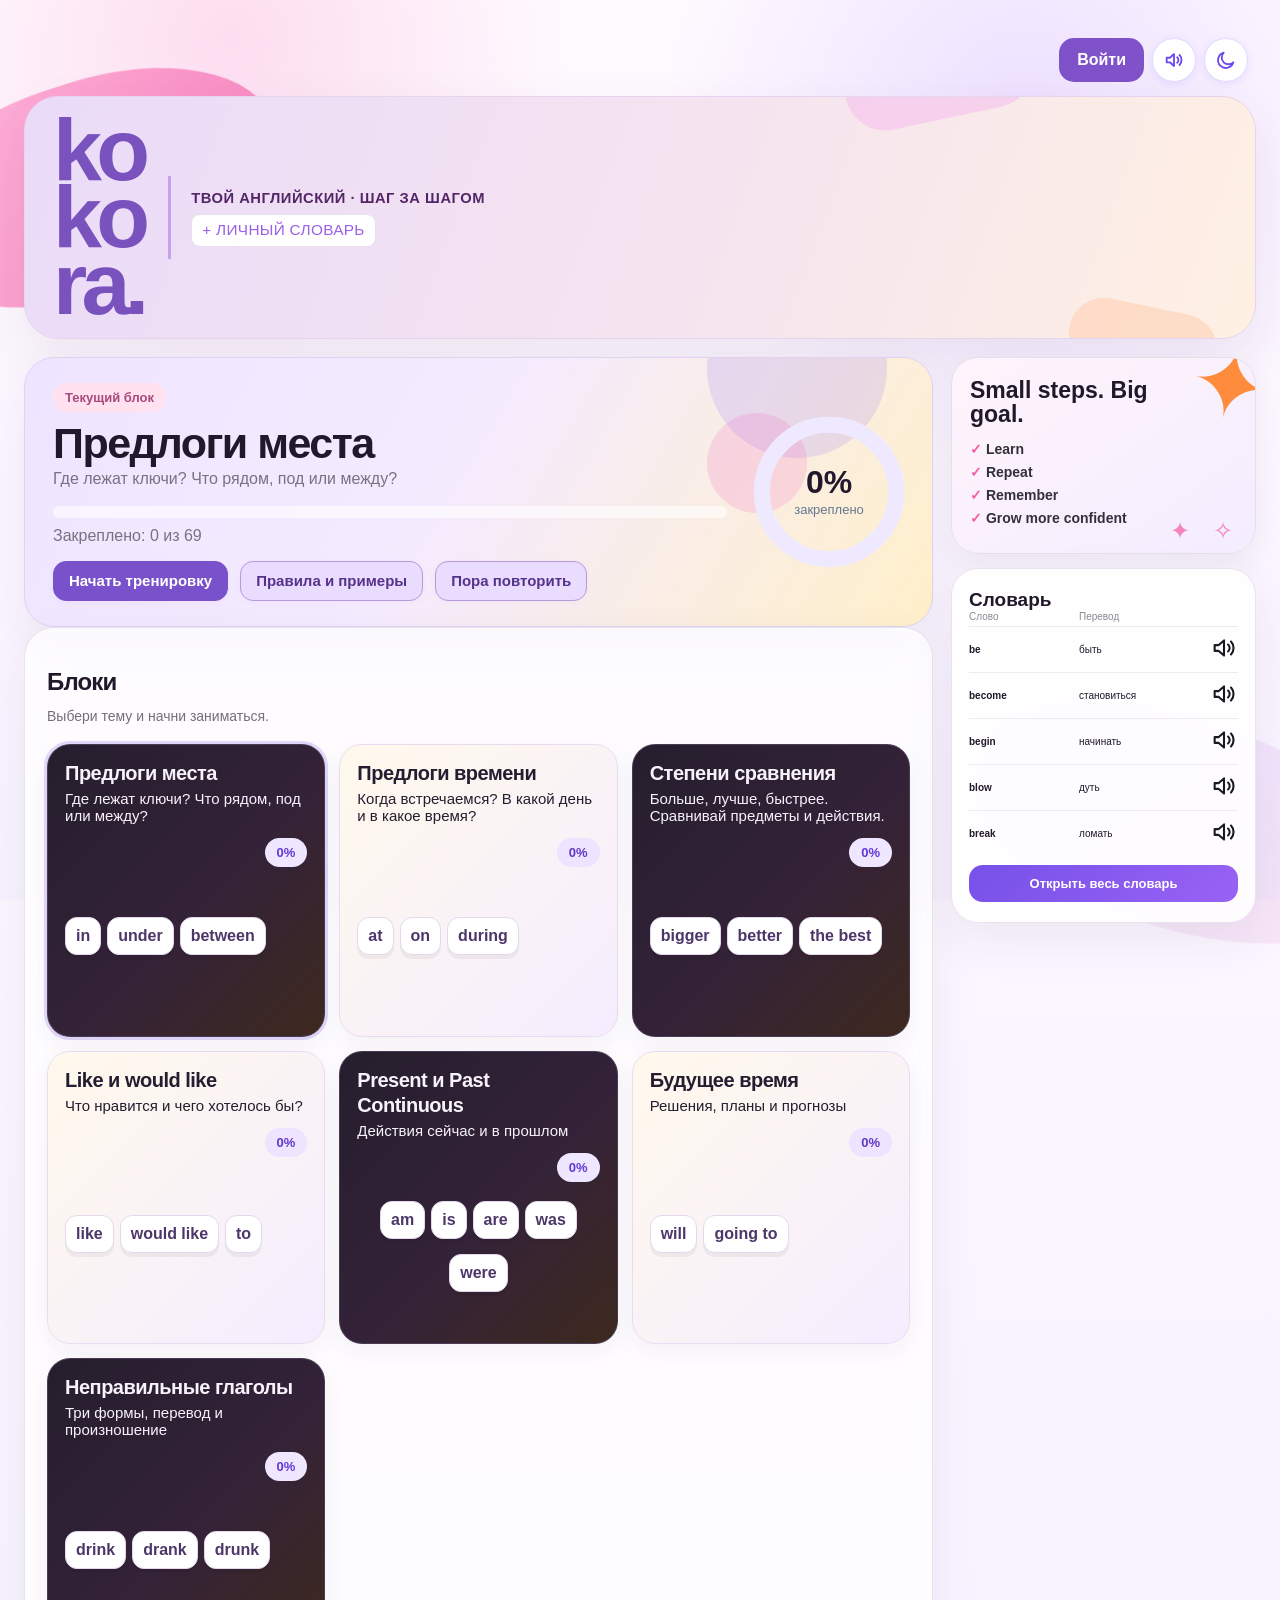
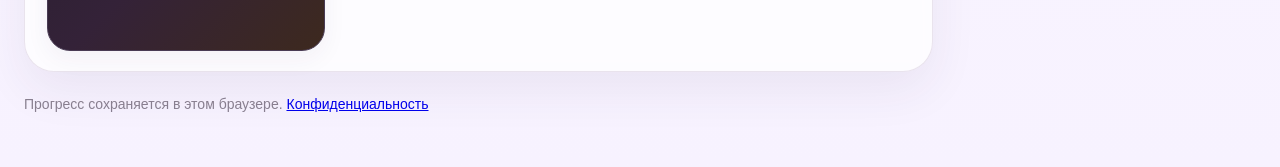
==== commit 7ce2dc1e: "Rename future study block" ====
--- a/index.html
+++ b/index.html
@@ -8,4 +8,4 @@
 <section id="cards" class="hidden"><div class="panel center cards-panel"><div id="cards-meta" class="session-info"></div><div class="progress"><div id="cards-bar" class="bar"></div></div><div id="cards-body"></div><div class="actions cards-actions" id="cards-actions"></div></div></section>
 <section id="errors" class="hidden"><div class="panel"><h2>Мои ошибки</h2><div id="error-list"></div><div class="actions"><button id="errors-back">Назад</button></div></div></section>
 <section id="dictionary" class="hidden"><button type="button" class="back-to-blocks" data-home>К блокам</button><div class="panel"><h2>Словарь</h2><div class="section-note dictionary-intro">Собери свою коллекцию слов<br><span>Добавляй, тренируй и запоминай.</span></div><div class="folder-grid" id="folders"></div><div class="actions"><button class="primary" id="add-folder">+ Новая папка</button><button id="add-word">+ Добавить своё слово</button></div></div><div class="panel" style="margin-top:14px"><h2 id="dict-title">Неправильные глаголы</h2><div id="dict-progress"></div><div id="dict-tools" class="dictionary-tools"></div><div id="dict-list" class="word-list"></div></div></section>
-<div class="footer-note">Прогресс сохраняется в этом браузере. <a href="./privacy.html">Конфиденциальность</a></div></div><button id="scroll-top" class="scroll-top" type="button" aria-label="Наверх" title="Наверх">Наверх</button><div id="modal-backdrop" class="modal-backdrop hidden"><div class="modal"><h3 id="modal-title"></h3><div id="modal-content"></div><div class="modal-actions"><button id="modal-cancel">Отмена</button><button class="primary" id="modal-ok">Сохранить</button></div></div></div><script src="audio-data.js?v=54.16"></script><script src="card-speech.js?v=54.16"></script><script src="keyboard.js?v=54.20"></script><script src="training-ui.js?v=54.16"></script><script src="vocabulary-data.js?v=54.16"></script><script src="vocabulary-pronunciation.js?v=54.16"></script><script src="vocabulary-import.js?v=54.16"></script><script src="verb-vocabulary.js?v=54.16"></script><script src="page-state.js?v=54.16"></script><script src="training-sound.js?v=54.16"></script><script src="review-schedule.js?v=54.16"></script><script src="app.js?v=54.32"></script><script src="grammar-cards.js?v=54.10"></script><script src="new-exercises.js?v=54.16"></script><script src="topics-data.js?v=54.12"></script><script src="like-would-like.js?v=3"></script><script src="present-continuous-now.js?v=7"></script><script src="future-will-going-to.js?v=1"></script><script src="topics-core.js?v=54.0"></script><script src="topics.js?v=54.26"></script></body></html>
+<div class="footer-note">Прогресс сохраняется в этом браузере. <a href="./privacy.html">Конфиденциальность</a></div></div><button id="scroll-top" class="scroll-top" type="button" aria-label="Наверх" title="Наверх">Наверх</button><div id="modal-backdrop" class="modal-backdrop hidden"><div class="modal"><h3 id="modal-title"></h3><div id="modal-content"></div><div class="modal-actions"><button id="modal-cancel">Отмена</button><button class="primary" id="modal-ok">Сохранить</button></div></div></div><script src="audio-data.js?v=54.16"></script><script src="card-speech.js?v=54.16"></script><script src="keyboard.js?v=54.20"></script><script src="training-ui.js?v=54.16"></script><script src="vocabulary-data.js?v=54.16"></script><script src="vocabulary-pronunciation.js?v=54.16"></script><script src="vocabulary-import.js?v=54.16"></script><script src="verb-vocabulary.js?v=54.16"></script><script src="page-state.js?v=54.16"></script><script src="training-sound.js?v=54.16"></script><script src="review-schedule.js?v=54.16"></script><script src="app.js?v=54.32"></script><script src="grammar-cards.js?v=54.10"></script><script src="new-exercises.js?v=54.16"></script><script src="topics-data.js?v=54.12"></script><script src="like-would-like.js?v=3"></script><script src="present-continuous-now.js?v=7"></script><script src="future-will-going-to.js?v=3"></script><script src="topics-core.js?v=54.0"></script><script src="topics.js?v=54.26"></script></body></html>
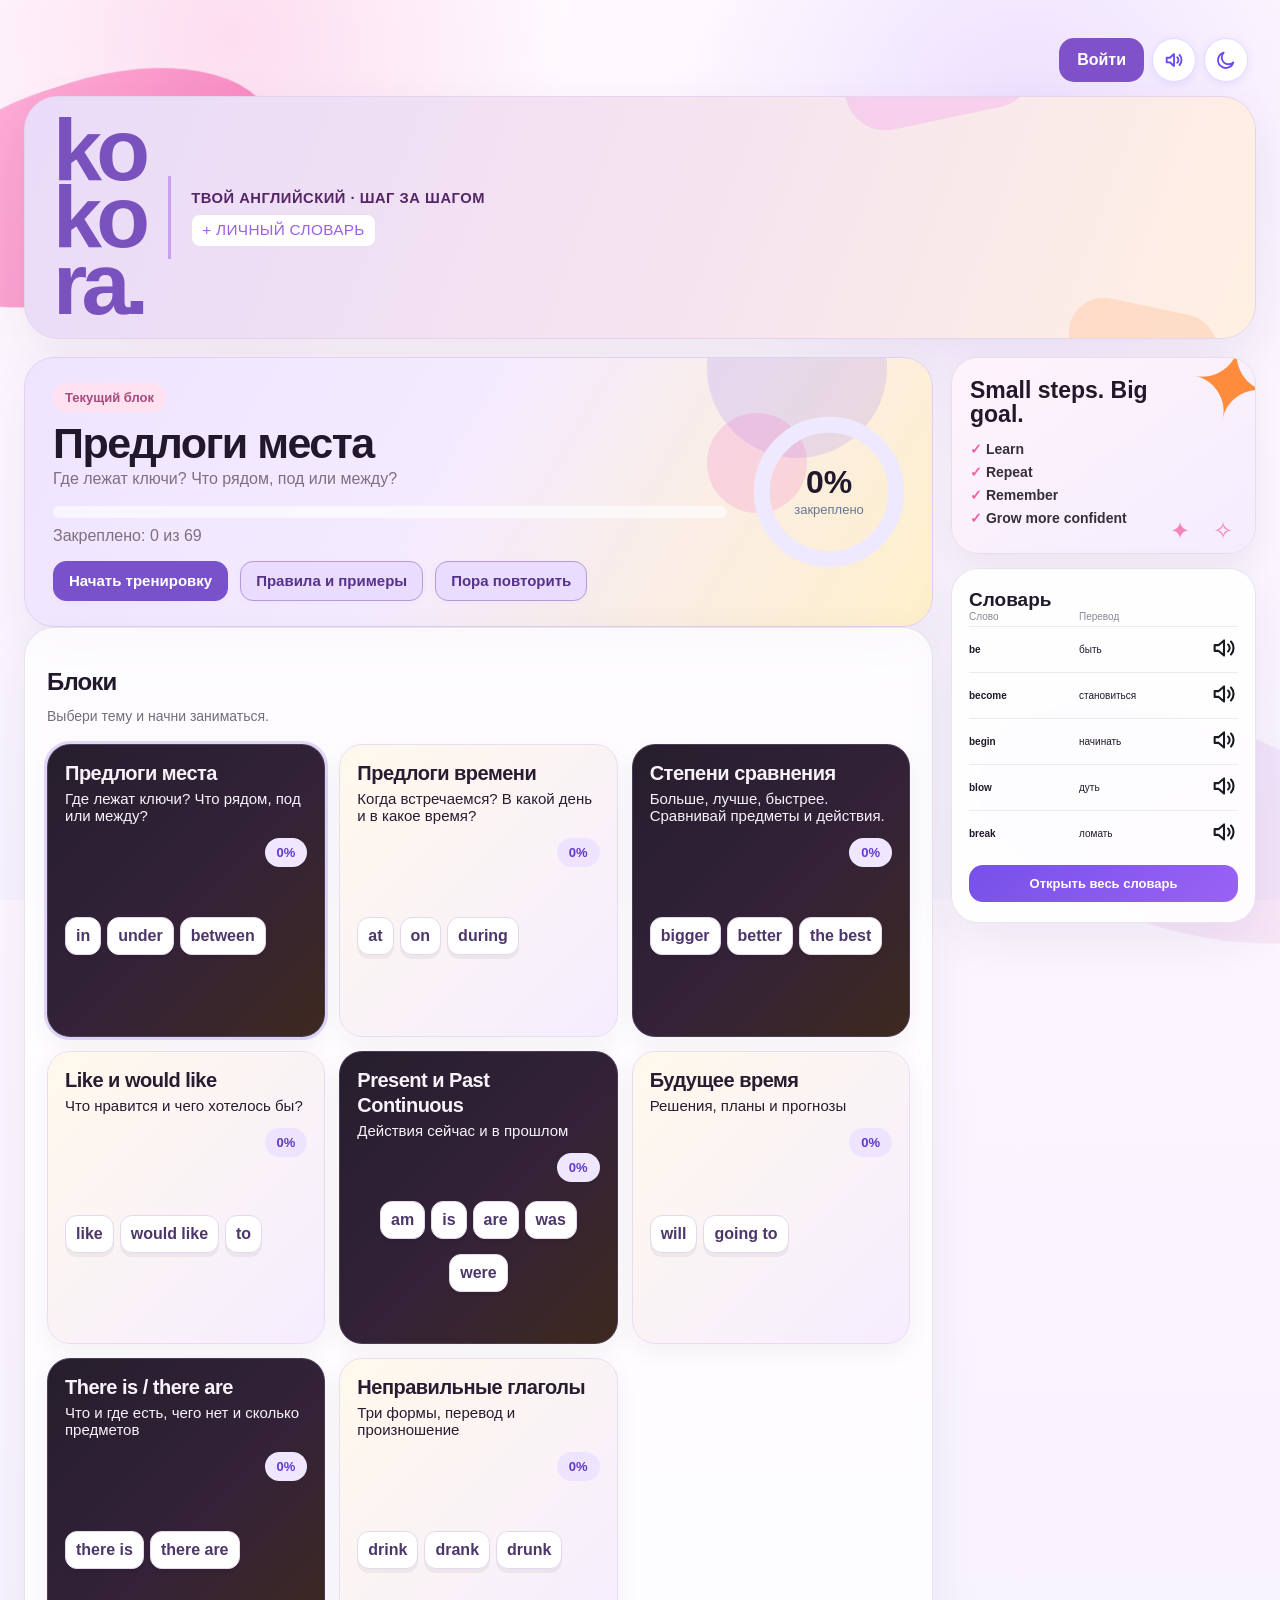
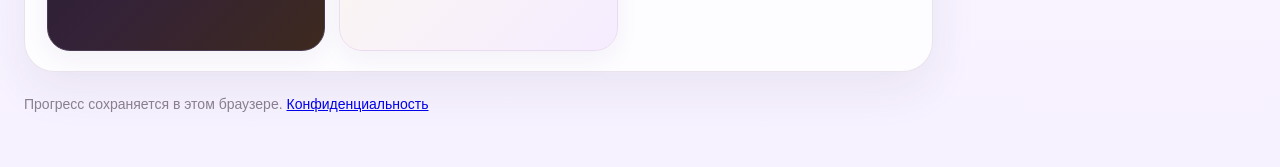
==== commit 132a9258: "Add there is and there are study block" ====
--- a/index.html
+++ b/index.html
@@ -8,4 +8,4 @@
 <section id="cards" class="hidden"><div class="panel center cards-panel"><div id="cards-meta" class="session-info"></div><div class="progress"><div id="cards-bar" class="bar"></div></div><div id="cards-body"></div><div class="actions cards-actions" id="cards-actions"></div></div></section>
 <section id="errors" class="hidden"><div class="panel"><h2>Мои ошибки</h2><div id="error-list"></div><div class="actions"><button id="errors-back">Назад</button></div></div></section>
 <section id="dictionary" class="hidden"><button type="button" class="back-to-blocks" data-home>К блокам</button><div class="panel"><h2>Словарь</h2><div class="section-note dictionary-intro">Собери свою коллекцию слов<br><span>Добавляй, тренируй и запоминай.</span></div><div class="folder-grid" id="folders"></div><div class="actions"><button class="primary" id="add-folder">+ Новая папка</button><button id="add-word">+ Добавить своё слово</button></div></div><div class="panel" style="margin-top:14px"><h2 id="dict-title">Неправильные глаголы</h2><div id="dict-progress"></div><div id="dict-tools" class="dictionary-tools"></div><div id="dict-list" class="word-list"></div></div></section>
-<div class="footer-note">Прогресс сохраняется в этом браузере. <a href="./privacy.html">Конфиденциальность</a></div></div><button id="scroll-top" class="scroll-top" type="button" aria-label="Наверх" title="Наверх">Наверх</button><div id="modal-backdrop" class="modal-backdrop hidden"><div class="modal"><h3 id="modal-title"></h3><div id="modal-content"></div><div class="modal-actions"><button id="modal-cancel">Отмена</button><button class="primary" id="modal-ok">Сохранить</button></div></div></div><script src="audio-data.js?v=54.16"></script><script src="card-speech.js?v=54.16"></script><script src="keyboard.js?v=54.20"></script><script src="training-ui.js?v=54.16"></script><script src="vocabulary-data.js?v=54.16"></script><script src="vocabulary-pronunciation.js?v=54.16"></script><script src="vocabulary-import.js?v=54.16"></script><script src="verb-vocabulary.js?v=54.16"></script><script src="page-state.js?v=54.16"></script><script src="training-sound.js?v=54.16"></script><script src="review-schedule.js?v=54.16"></script><script src="app.js?v=54.32"></script><script src="grammar-cards.js?v=54.10"></script><script src="new-exercises.js?v=54.16"></script><script src="topics-data.js?v=54.12"></script><script src="like-would-like.js?v=3"></script><script src="present-continuous-now.js?v=7"></script><script src="future-will-going-to.js?v=3"></script><script src="topics-core.js?v=54.0"></script><script src="topics.js?v=54.26"></script></body></html>
+<div class="footer-note">Прогресс сохраняется в этом браузере. <a href="./privacy.html">Конфиденциальность</a></div></div><button id="scroll-top" class="scroll-top" type="button" aria-label="Наверх" title="Наверх">Наверх</button><div id="modal-backdrop" class="modal-backdrop hidden"><div class="modal"><h3 id="modal-title"></h3><div id="modal-content"></div><div class="modal-actions"><button id="modal-cancel">Отмена</button><button class="primary" id="modal-ok">Сохранить</button></div></div></div><script src="audio-data.js?v=54.16"></script><script src="card-speech.js?v=54.16"></script><script src="keyboard.js?v=54.20"></script><script src="training-ui.js?v=54.16"></script><script src="vocabulary-data.js?v=54.16"></script><script src="vocabulary-pronunciation.js?v=54.16"></script><script src="vocabulary-import.js?v=54.16"></script><script src="verb-vocabulary.js?v=54.16"></script><script src="page-state.js?v=54.16"></script><script src="training-sound.js?v=54.16"></script><script src="review-schedule.js?v=54.16"></script><script src="app.js?v=54.32"></script><script src="grammar-cards.js?v=54.10"></script><script src="new-exercises.js?v=54.16"></script><script src="topics-data.js?v=54.12"></script><script src="like-would-like.js?v=3"></script><script src="present-continuous-now.js?v=7"></script><script src="future-will-going-to.js?v=3"></script><script src="there-is-there-are.js?v=2"></script><script src="topics-core.js?v=54.0"></script><script src="topics.js?v=54.26"></script></body></html>
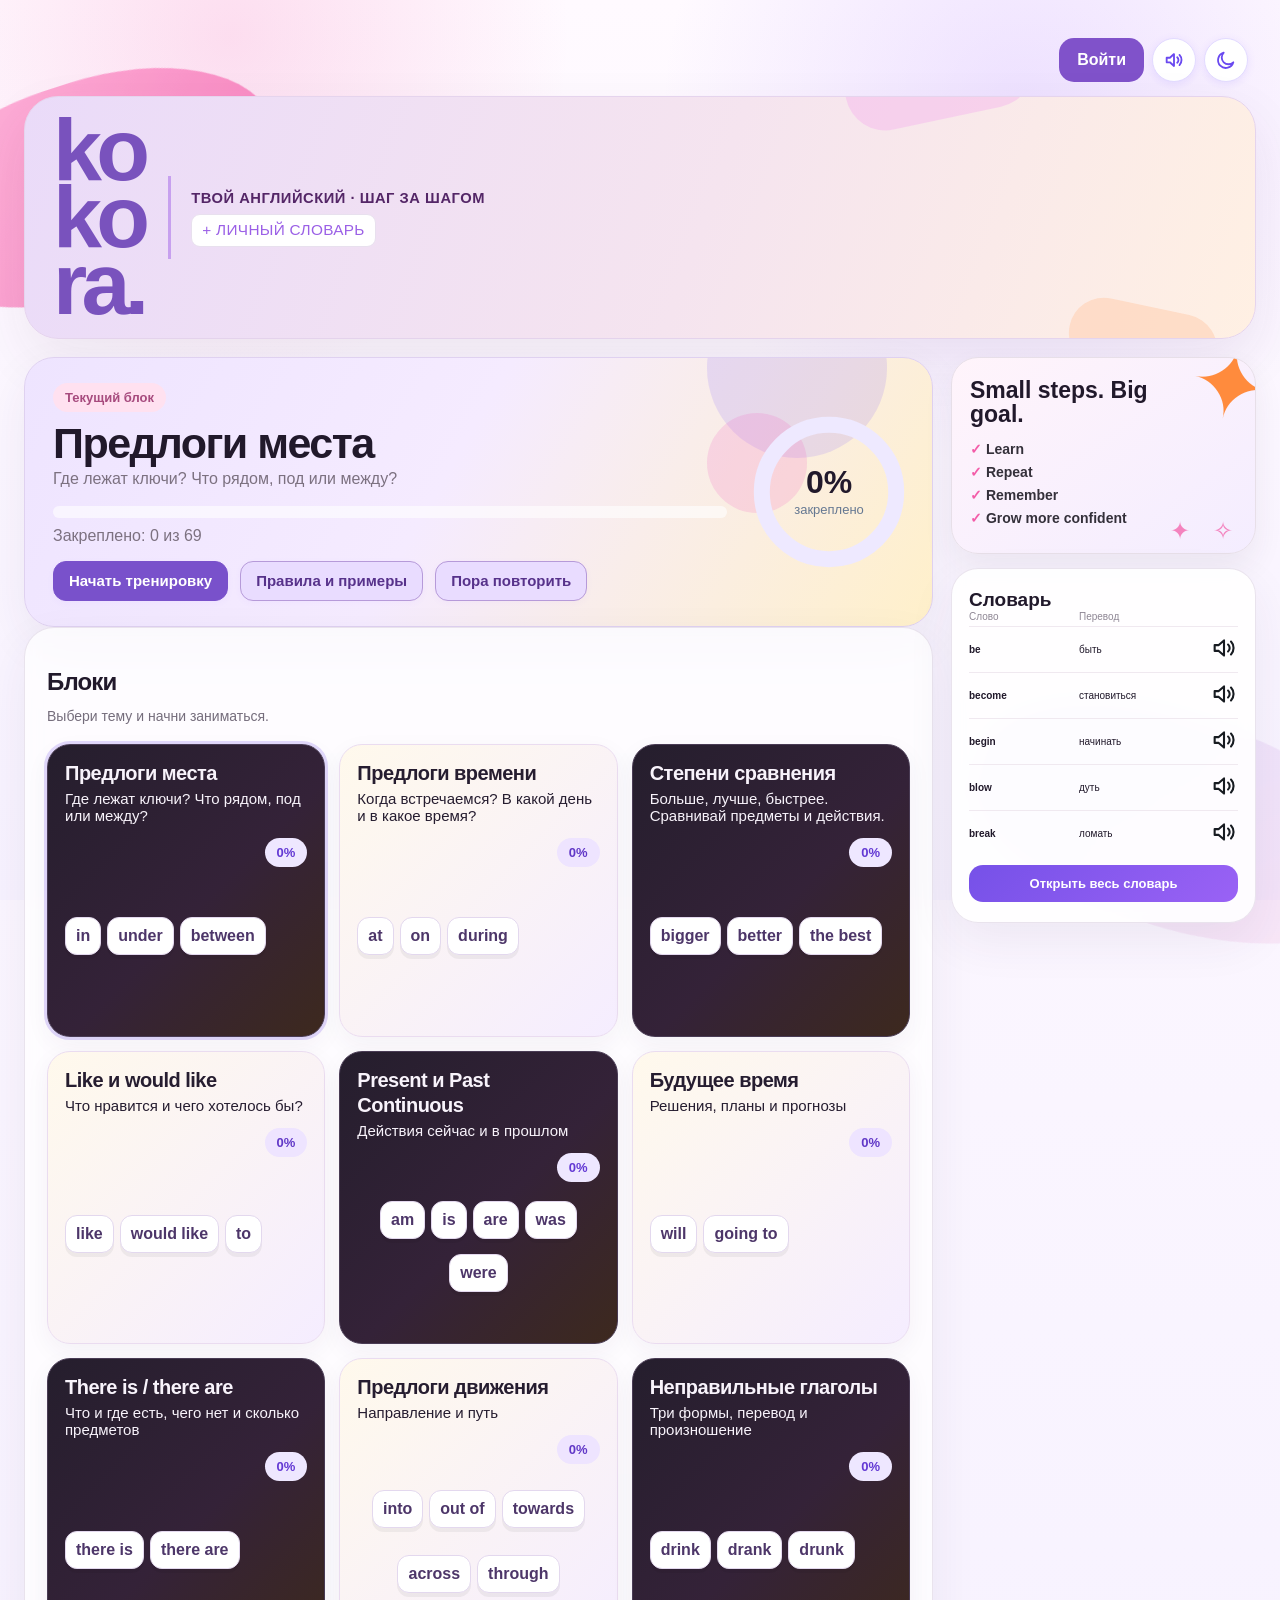
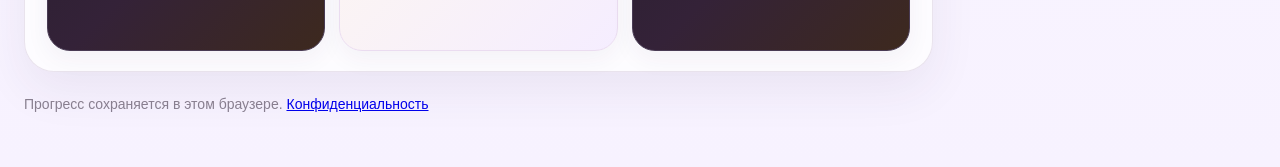
==== commit 4bef8868: "Add prepositions of movement study block" ====
--- a/index.html
+++ b/index.html
@@ -8,4 +8,4 @@
 <section id="cards" class="hidden"><div class="panel center cards-panel"><div id="cards-meta" class="session-info"></div><div class="progress"><div id="cards-bar" class="bar"></div></div><div id="cards-body"></div><div class="actions cards-actions" id="cards-actions"></div></div></section>
 <section id="errors" class="hidden"><div class="panel"><h2>Мои ошибки</h2><div id="error-list"></div><div class="actions"><button id="errors-back">Назад</button></div></div></section>
 <section id="dictionary" class="hidden"><button type="button" class="back-to-blocks" data-home>К блокам</button><div class="panel"><h2>Словарь</h2><div class="section-note dictionary-intro">Собери свою коллекцию слов<br><span>Добавляй, тренируй и запоминай.</span></div><div class="folder-grid" id="folders"></div><div class="actions"><button class="primary" id="add-folder">+ Новая папка</button><button id="add-word">+ Добавить своё слово</button></div></div><div class="panel" style="margin-top:14px"><h2 id="dict-title">Неправильные глаголы</h2><div id="dict-progress"></div><div id="dict-tools" class="dictionary-tools"></div><div id="dict-list" class="word-list"></div></div></section>
-<div class="footer-note">Прогресс сохраняется в этом браузере. <a href="./privacy.html">Конфиденциальность</a></div></div><button id="scroll-top" class="scroll-top" type="button" aria-label="Наверх" title="Наверх">Наверх</button><div id="modal-backdrop" class="modal-backdrop hidden"><div class="modal"><h3 id="modal-title"></h3><div id="modal-content"></div><div class="modal-actions"><button id="modal-cancel">Отмена</button><button class="primary" id="modal-ok">Сохранить</button></div></div></div><script src="audio-data.js?v=54.16"></script><script src="card-speech.js?v=54.16"></script><script src="keyboard.js?v=54.20"></script><script src="training-ui.js?v=54.16"></script><script src="vocabulary-data.js?v=54.16"></script><script src="vocabulary-pronunciation.js?v=54.16"></script><script src="vocabulary-import.js?v=54.16"></script><script src="verb-vocabulary.js?v=54.16"></script><script src="page-state.js?v=54.16"></script><script src="training-sound.js?v=54.16"></script><script src="review-schedule.js?v=54.16"></script><script src="app.js?v=54.32"></script><script src="grammar-cards.js?v=54.10"></script><script src="new-exercises.js?v=54.16"></script><script src="topics-data.js?v=54.12"></script><script src="like-would-like.js?v=3"></script><script src="present-continuous-now.js?v=7"></script><script src="future-will-going-to.js?v=3"></script><script src="there-is-there-are.js?v=2"></script><script src="topics-core.js?v=54.0"></script><script src="topics.js?v=54.26"></script></body></html>
+<div class="footer-note">Прогресс сохраняется в этом браузере. <a href="./privacy.html">Конфиденциальность</a></div></div><button id="scroll-top" class="scroll-top" type="button" aria-label="Наверх" title="Наверх">Наверх</button><div id="modal-backdrop" class="modal-backdrop hidden"><div class="modal"><h3 id="modal-title"></h3><div id="modal-content"></div><div class="modal-actions"><button id="modal-cancel">Отмена</button><button class="primary" id="modal-ok">Сохранить</button></div></div></div><script src="audio-data.js?v=54.16"></script><script src="card-speech.js?v=54.16"></script><script src="keyboard.js?v=54.20"></script><script src="training-ui.js?v=54.16"></script><script src="vocabulary-data.js?v=54.16"></script><script src="vocabulary-pronunciation.js?v=54.16"></script><script src="vocabulary-import.js?v=54.16"></script><script src="verb-vocabulary.js?v=54.16"></script><script src="page-state.js?v=54.16"></script><script src="training-sound.js?v=54.16"></script><script src="review-schedule.js?v=54.16"></script><script src="app.js?v=54.32"></script><script src="grammar-cards.js?v=54.10"></script><script src="new-exercises.js?v=54.16"></script><script src="topics-data.js?v=54.12"></script><script src="like-would-like.js?v=3"></script><script src="present-continuous-now.js?v=7"></script><script src="future-will-going-to.js?v=3"></script><script src="there-is-there-are.js?v=4"></script><script src="prepositions-of-movement-new.js?v=1"></script><script src="topics-core.js?v=54.0"></script><script src="topics.js?v=54.26"></script></body></html>
